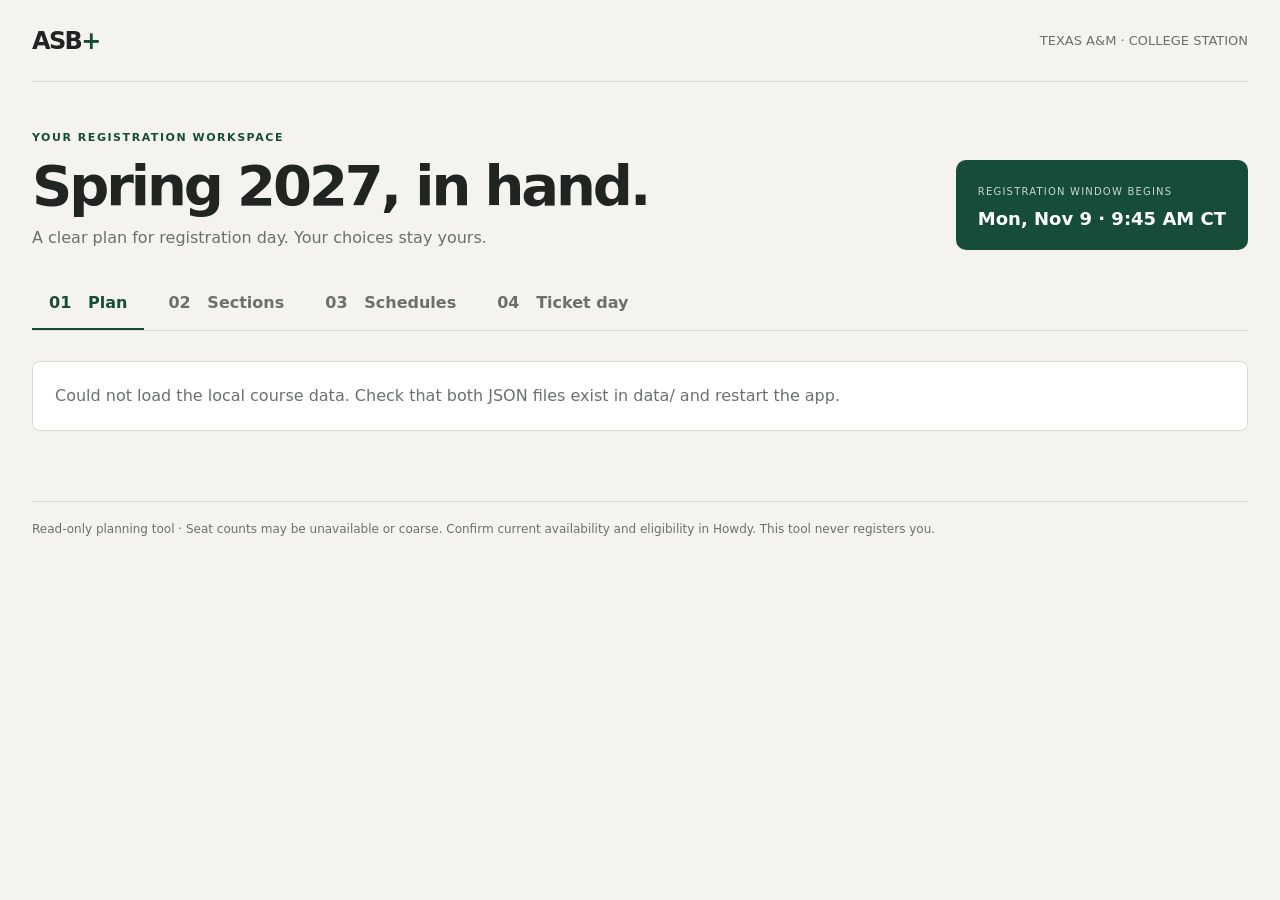
==== static/index.html @ d44d27d0 "Build local Spring 2027 registration planner" ====
<!doctype html>
<html lang="en">
<head>
<meta charset="utf-8"><meta name="viewport" content="width=device-width, initial-scale=1"><meta name="theme-color" content="#f5f3ed">
<title>ASB+ | Spring 2027 planner</title>
<style>
:root{color-scheme:light;--paper:#f5f3ed;--ink:#202522;--muted:#6a716c;--line:#d9ddd5;--green:#164d39;--lime:#d8f27a;--white:#fff;--orange:#b45b35}*{box-sizing:border-box}body{margin:0;background:var(--paper);color:var(--ink);font:16px/1.5 Inter,ui-sans-serif,system-ui,-apple-system,"Segoe UI",sans-serif}a{color:inherit}button,select,input{font:inherit}button:focus-visible,a:focus-visible,select:focus-visible,input:focus-visible{outline:3px solid #bc651f;outline-offset:3px}.wrap{max-width:1280px;margin:auto;padding:0 32px}.top{height:82px;border-bottom:1px solid var(--line);display:flex;align-items:center;justify-content:space-between}.brand{font-weight:850;letter-spacing:-.07em;font-size:24px}.brand span{color:var(--green)}.term{font-size:13px;color:var(--muted)}header.hero{padding:48px 0 28px;display:flex;justify-content:space-between;align-items:end;gap:20px}.eyebrow{text-transform:uppercase;color:var(--green);font-weight:750;font-size:11px;letter-spacing:.14em}h1{font-size:clamp(34px,5vw,56px);line-height:1.02;letter-spacing:-.055em;margin:10px 0 12px}.subtitle{color:var(--muted);margin:0}.datebox{background:var(--green);color:white;padding:18px 22px;border-radius:10px;min-width:210px}.datebox small{color:#c7d8cd;text-transform:uppercase;font-size:10px;letter-spacing:.12em}.datebox strong{display:block;font-size:18px;margin-top:3px}.tabs{display:flex;border-bottom:1px solid var(--line);gap:7px;overflow:auto}.tabs button{border:0;background:transparent;padding:13px 17px;color:var(--muted);font-weight:650;white-space:nowrap;cursor:pointer;border-bottom:2px solid transparent}.tabs button[aria-selected=true]{color:var(--green);border-color:var(--green)}main{padding:30px 0 70px}.heading{display:flex;justify-content:space-between;align-items:center;margin-bottom:22px;gap:15px}h2{font-size:25px;letter-spacing:-.04em;margin:0}h3{font-size:16px;margin:0}.muted{color:var(--muted)}.button{background:var(--green);color:white;border:0;border-radius:6px;padding:11px 15px;font-weight:700;cursor:pointer}.button.secondary{background:white;color:var(--green);border:1px solid var(--line)}.grid{display:grid;grid-template-columns:repeat(2,minmax(0,1fr));gap:14px}.course{background:white;border:1px solid var(--line);border-radius:9px;padding:18px}.coursehead{display:flex;justify-content:space-between;gap:10px}.coursecode{color:var(--green);font-weight:800;font-size:12px;letter-spacing:.08em}.course h3{margin:4px 0 14px}.cardline{display:flex;justify-content:space-between;border-top:1px solid #edf0eb;padding:10px 0;gap:8px;font-size:13px}.pill{border-radius:99px;background:#eff4e9;color:#31583c;padding:3px 9px;font-size:11px;font-weight:700;white-space:nowrap}.pickrow{display:flex;gap:9px;align-items:center;margin-top:12px;color:var(--muted);font-size:13px}.pickrow select{padding:8px;max-width:100%;border:1px solid var(--line);border-radius:5px;background:white;color:var(--ink)}.notice{background:#fff9e9;border-left:3px solid #cfaa45;padding:12px 15px;color:#61532d;border-radius:0 6px 6px 0;font-size:13px;margin:18px 0}.toolbar{display:flex;gap:15px;align-items:center;flex-wrap:wrap;margin-bottom:18px}.check{display:flex;gap:8px;align-items:center;color:var(--muted);font-size:13px}.tablewrap{overflow:auto;background:white;border:1px solid var(--line);border-radius:8px}table{border-collapse:collapse;width:100%;min-width:850px;text-align:left}th,td{padding:12px 13px;border-bottom:1px solid #edf0eb;font-size:13px;vertical-align:top}th{font-size:10px;text-transform:uppercase;letter-spacing:.1em;color:var(--muted);background:#fafbf8}td strong{color:var(--green)}.schedulelist{display:grid;gap:12px}.schedule{background:white;border:1px solid var(--line);border-radius:8px;padding:17px}.week{display:grid;grid-template-columns:repeat(5,1fr);gap:7px;margin-top:12px}.day{min-height:80px;background:#f6f7f3;border-radius:5px;padding:8px;font-size:11px}.event{background:#e4efdb;border-left:3px solid var(--green);padding:6px;margin-top:5px;border-radius:3px}.empty{padding:22px;color:var(--muted);background:white;border:1px solid var(--line);border-radius:8px}.ticketgrid{display:grid;grid-template-columns:1fr 1fr;gap:16px}.panel{background:white;border:1px solid var(--line);border-radius:8px;padding:19px}.task{display:flex;gap:10px;padding:10px 0;border-bottom:1px solid #edf0eb;font-size:14px}.task input{width:18px;height:18px;accent-color:var(--green)}.crns{font:600 15px/2 ui-monospace,monospace;white-space:pre-wrap;background:#f6f7f3;padding:12px;border-radius:5px}.urgent{color:var(--orange)}footer{border-top:1px solid var(--line);padding:18px 0 28px;color:var(--muted);font-size:12px}.hidden{display:none!important}@media(max-width:720px){.wrap{padding:0 17px}.top{height:65px}header.hero{padding:34px 0 22px;align-items:start;flex-direction:column}.datebox{width:100%}.grid,.ticketgrid{grid-template-columns:1fr}.tabs{margin:0 -17px;padding:0 17px}.heading{align-items:start;flex-direction:column}.week{grid-template-columns:repeat(2,1fr)}}
</style>
</head>
<body><div class="wrap"><div class="top"><div class="brand">ASB<span>+</span></div><div class="term">TEXAS A&amp;M · COLLEGE STATION</div></div>
<header class="hero"><div><div class="eyebrow">Your registration workspace</div><h1>Spring 2027, in hand.</h1><p class="subtitle">A clear plan for registration day. Your choices stay yours.</p></div><div class="datebox"><small>Registration window begins</small><strong>Mon, Nov 9 · 9:45 AM CT</strong></div></header>
<nav class="tabs" aria-label="Planner screens"><button data-view="plan" aria-selected="true">01 &nbsp; Plan</button><button data-view="sections" aria-selected="false">02 &nbsp; Sections</button><button data-view="schedules" aria-selected="false">03 &nbsp; Schedules</button><button data-view="ticket" aria-selected="false">04 &nbsp; Ticket day</button></nav>
<main id="main" tabindex="-1"><p>Loading course data…</p></main><footer>Read-only planning tool · Seat counts may be unavailable or coarse. Confirm current availability and eligibility in Howdy. This tool never registers you.</footer></div>
<script>
const main=document.querySelector('#main');let data, picks={};const days=[['MON','M'],['TUE','T'],['WED','W'],['THU','R'],['FRI','F']];
const esc=s=>String(s??'').replace(/[&<>"']/g,c=>({'&':'&amp;','<':'&lt;','>':'&gt;','"':'&quot;',"'":'&#39;'}[c]));
function sectionLabel(s){return `${s.course} · ${s.section} · CRN ${s.crn}`}
function timeText(t){return t.days?`${t.days} ${t.begin||''}–${t.end||''} · ${t.room||t.type||''}`:`${t.type||'Time TBA'} · ${t.room||'Location TBA'}`}
function selected(group){return group.sections.find(s=>s.crn===picks[group.course])||group.sections.find(s=>s.preferred)||group.sections[0]}
function render(){const view=document.querySelector('[aria-selected=true]').dataset.view;if(!data){main.innerHTML='<p>Loading…</p>';return}if(view==='plan')plan();if(view==='sections')sections();if(view==='schedules')schedules();if(view==='ticket')ticket()}
function plan(){main.innerHTML=`<div class="heading"><div><div class="eyebrow">Six courses · one term</div><h2>Your plan</h2></div><span class="pill">${data.groups.reduce((n,g)=>n+(selected(g)?Number(selected(g).hours)||0:0),0)} planned credit hours</span></div><div class="grid">${data.groups.map(g=>{const s=selected(g);return `<article class="course"><div class="coursehead"><span class="coursecode">${esc(g.course)}</span><span class="pill">${g.sections.length} sections</span></div><h3>${esc(s?.title||'Course options')}</h3><div class="cardline"><span>Selected section</span><strong>${esc(s?`#${s.section} · CRN ${s.crn}`:'None available')}</strong></div><div class="cardline"><span>Instructor</span><span>${esc(s?.instructors.join(', ')||'Not listed')}</span></div><label class="pickrow">Choose section <select data-course="${esc(g.course)}">${g.sections.map(x=>`<option value="${esc(x.crn)}" ${s?.crn===x.crn?'selected':''}>${esc(sectionLabel(x))}${x.preferred?' · preferred':''}</option>`).join('')}</select></label></article>`}).join('')}</div><div class="notice">Public seat data is coarse and often unavailable. This planner does not predict eligibility or submit registration.</div>`;main.querySelectorAll('select').forEach(e=>e.onchange=()=>{picks[e.dataset.course]=e.value;render()})}
function sections(){main.innerHTML=`<div class="heading"><div><div class="eyebrow">Public Howdy snapshot · ${esc(data.term)}</div><h2>Section finder</h2></div></div><div class="toolbar"><label class="check"><input type="checkbox" id="csfilter" checked> College Station only</label><label class="check"><input type="search" id="filter" placeholder="Filter course, instructor, or CRN" aria-label="Filter sections"></label></div><div class="tablewrap"><table><thead><tr><th>Course / section</th><th>CRN</th><th>Instructor</th><th>Days, times &amp; room</th><th>Seats</th><th>Eligibility</th></tr></thead><tbody id="rows"></tbody></table></div><div class="notice">Eligibility is not verified from this public snapshot. Check restrictions and prerequisites in Howdy.</div>`;const update=()=>{let list=data.groups.flatMap(g=>g.sections).filter(s=>(!document.querySelector('#csfilter').checked||/college station|\bCS\b/i.test(s.site))&&(`${s.course} ${s.title} ${s.crn} ${s.instructors.join(' ')}`).toLowerCase().includes(document.querySelector('#filter').value.toLowerCase()));document.querySelector('#rows').innerHTML=list.map(s=>`<tr><td><strong>${esc(s.course)}</strong><br>Section ${esc(s.section)} · ${esc(s.title)}</td><td>${esc(s.crn)}</td><td>${esc(s.instructors.join(', '))}</td><td>${s.times.map(t=>esc(timeText(t))).join('<br>')}</td><td>${esc(s.seats)} <span class="muted">(coarse)</span></td><td>Check in Howdy</td></tr>`).join('')||'<tr><td colspan="6">No sections match these filters.</td></tr>'};document.querySelector('#csfilter').onchange=update;document.querySelector('#filter').oninput=update;update()}
function minutes(t){if(!t)return null;const m=t.match(/(\d+):(\d+)\s*(AM|PM)/i);if(!m)return null;let h=+m[1]%12;if(m[3].toUpperCase()==='PM')h+=12;return h*60+(+m[2])}
function scheduleRank(combo){return combo.reduce((score,s)=>score+(s.times.some(t=>minutes(t.begin)!=null&&minutes(t.begin)<540)?100:0)+(s.seats!=='NA'&&Number(s.seats)>0?-10:0),0)}
function schedules(){const combos=data.groups.map(g=>g.sections.filter(s=>s.preferred||s.crn===picks[g.course])).filter(g=>g.length).reduce((a,b)=>a.flatMap(x=>b.map(y=>[...x,y])),[[]]);const valid=combos.filter(combo=>{const ev=combo.flatMap(s=>s.times.filter(t=>t.days&&minutes(t.begin)!=null&&minutes(t.end)!=null).flatMap(t=>days.filter(([,c])=>t.days.includes(c)).map(([d])=>({d,start:minutes(t.begin),end:minutes(t.end)}))));return !ev.some((a,i)=>ev.slice(i+1).some(b=>a.d===b.d&&a.start<b.end&&b.start<a.end))}).sort((a,b)=>scheduleRank(a)-scheduleRank(b));main.innerHTML=`<div class="heading"><div><div class="eyebrow">Based on preferred picks</div><h2>Conflict-free schedules</h2></div><span class="pill">${valid.length} combinations</span></div>${valid.length?`<div class="schedulelist">${valid.slice(0,20).map((c,i)=>`<article class="schedule"><h3>Schedule ${i+1}</h3><div class="week">${days.map(([d])=>`<div class="day"><strong>${d}</strong>${c.flatMap(s=>s.times.filter(t=>t.days?.includes(({MON:'M',TUE:'T',WED:'W',THU:'R',FRI:'F'})[d])).map(t=>`<div class="event">${esc(s.course)}<br>${esc(t.begin||'')}–${esc(t.end||'')}<br>${esc(t.room)}</div>`)).join('')}</div>`).join('')}</div></article>`).join('')}</div>`:'<div class="empty">No conflict-free combinations found for the currently preferred sections. Change picks on the Plan screen.</div>'}<p class="muted">Schedules rank plans without 8 AM starts first, then favor reported positive public seats. TBA meetings are not used for conflict detection. The 482 lecture and lab blocks are checked separately.</p>`}
function ticket(){const chosen=data.groups.map(selected).filter(Boolean);const crns=chosen.sort((a,b)=>{const scarce=s=>s.course==='CSCE 482'?0:s.seats!=='NA'?1:2;return scarce(a)-scarce(b)}).map(s=>s.crn);main.innerHTML=`<div class="heading"><div><div class="eyebrow">Window · Nov 9, 9:45 AM to Nov 11, 9:45 AM CT</div><h2>Registration day</h2></div><span class="pill urgent">Check Howdy for live status</span></div><div class="ticketgrid"><section class="panel"><h3>Preflight checklist</h3><p class="muted">Open Howdy to confirm each item before your window.</p>${data.checklist.map((x,i)=>`<label class="task"><input type="checkbox" data-task="${i}"><span>${esc(x)} · <a href="https://howdy.tamu.edu/" target="_blank" rel="noreferrer">Howdy</a></span></label>`).join('')}</section><section class="panel"><h3>CRNs in planned order</h3><p class="muted">Copy these into Howdy yourself. Backups for CSCE 482 are below.</p><div class="crns">${esc(crns.join('\n'))}</div><button class="button" id="copy">Copy CRNs</button> <span class="muted" id="copystatus" role="status"></span><div class="notice">CSCE 482 backup: ${data.groups.find(g=>g.course==='CSCE 482')?.sections.filter(s=>s.crn!==selected(data.groups.find(g=>g.course==='CSCE 482'))?.crn).map(s=>esc(s.crn)).join(', ')||'select an alternate in Plan'}</div></section></div>`;document.querySelectorAll('[data-task]').forEach(cb=>{cb.checked=localStorage.getItem('task'+cb.dataset.task)==='true';cb.onchange=()=>localStorage.setItem('task'+cb.dataset.task,cb.checked)});document.querySelector('#copy').onclick=async()=>{try{await navigator.clipboard.writeText(crns.join('\n'));document.querySelector('#copystatus').textContent='Copied.'}catch{document.querySelector('#copystatus').textContent='Select and copy the CRNs above.'}}}
document.querySelectorAll('.tabs button').forEach(b=>b.onclick=()=>{document.querySelectorAll('.tabs button').forEach(x=>x.setAttribute('aria-selected',x===b));render()});fetch('/api/data').then(r=>{if(!r.ok)throw Error('Course data could not load');return r.json()}).then(x=>{data=x;render()}).catch(()=>main.innerHTML='<div class="empty">Could not load the local course data. Check that both JSON files exist in data/ and restart the app.</div>');
</script></main></body></html>
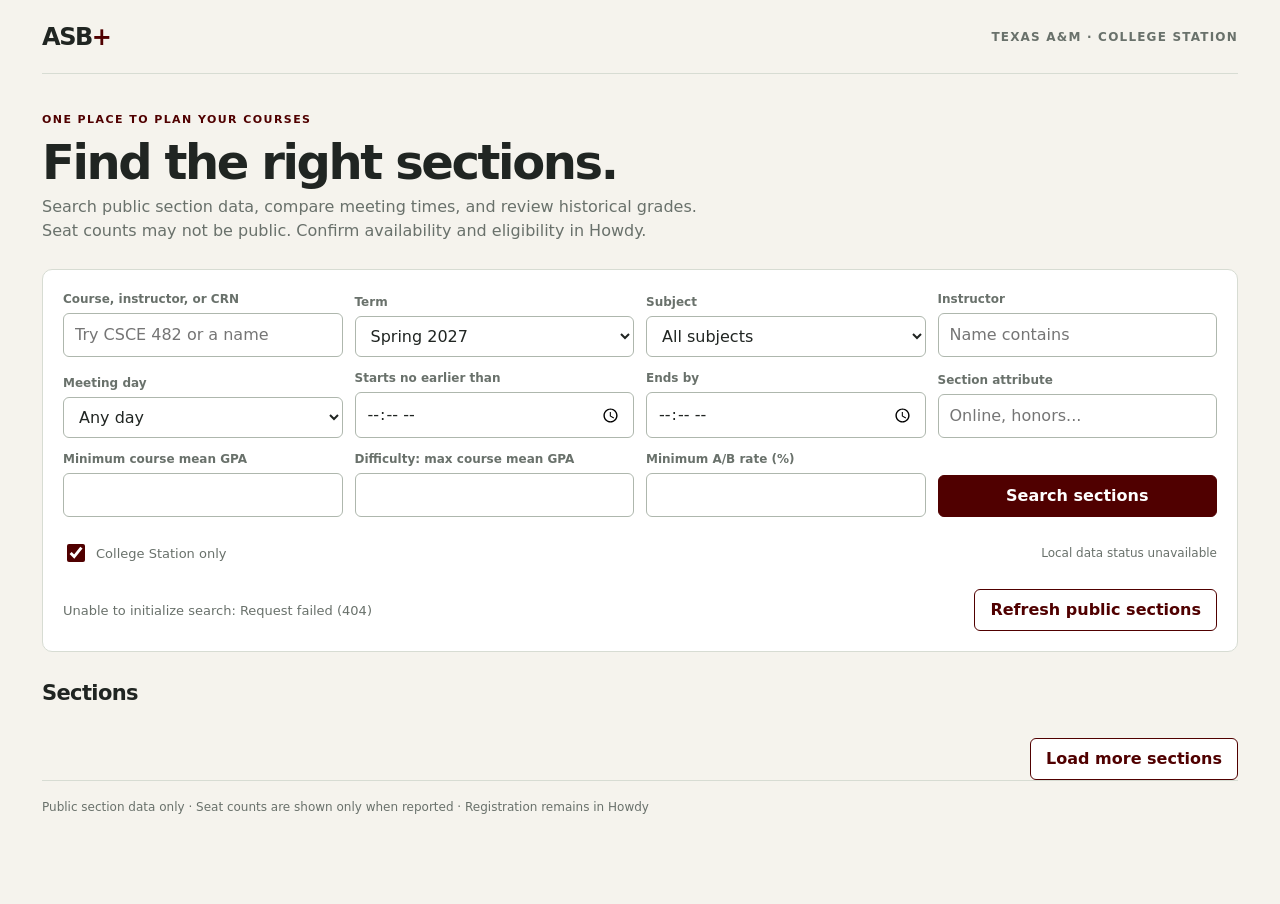
==== commit 463763ee: "Build Phase A course search and grade data" ====
--- a/static/index.html
+++ b/static/index.html
@@ -1,28 +1,292 @@
 <!doctype html>
 <html lang="en">
 <head>
-<meta charset="utf-8"><meta name="viewport" content="width=device-width, initial-scale=1"><meta name="theme-color" content="#f5f3ed">
-<title>ASB+ | Spring 2027 planner</title>
+<meta charset="utf-8">
+<meta name="viewport" content="width=device-width, initial-scale=1">
+<meta name="theme-color" content="#f5f3ed">
+<title>ASB+ | Course finder</title>
 <style>
-:root{color-scheme:light;--paper:#f5f3ed;--ink:#202522;--muted:#6a716c;--line:#d9ddd5;--green:#164d39;--lime:#d8f27a;--white:#fff;--orange:#b45b35}*{box-sizing:border-box}body{margin:0;background:var(--paper);color:var(--ink);font:16px/1.5 Inter,ui-sans-serif,system-ui,-apple-system,"Segoe UI",sans-serif}a{color:inherit}button,select,input{font:inherit}button:focus-visible,a:focus-visible,select:focus-visible,input:focus-visible{outline:3px solid #bc651f;outline-offset:3px}.wrap{max-width:1280px;margin:auto;padding:0 32px}.top{height:82px;border-bottom:1px solid var(--line);display:flex;align-items:center;justify-content:space-between}.brand{font-weight:850;letter-spacing:-.07em;font-size:24px}.brand span{color:var(--green)}.term{font-size:13px;color:var(--muted)}header.hero{padding:48px 0 28px;display:flex;justify-content:space-between;align-items:end;gap:20px}.eyebrow{text-transform:uppercase;color:var(--green);font-weight:750;font-size:11px;letter-spacing:.14em}h1{font-size:clamp(34px,5vw,56px);line-height:1.02;letter-spacing:-.055em;margin:10px 0 12px}.subtitle{color:var(--muted);margin:0}.datebox{background:var(--green);color:white;padding:18px 22px;border-radius:10px;min-width:210px}.datebox small{color:#c7d8cd;text-transform:uppercase;font-size:10px;letter-spacing:.12em}.datebox strong{display:block;font-size:18px;margin-top:3px}.tabs{display:flex;border-bottom:1px solid var(--line);gap:7px;overflow:auto}.tabs button{border:0;background:transparent;padding:13px 17px;color:var(--muted);font-weight:650;white-space:nowrap;cursor:pointer;border-bottom:2px solid transparent}.tabs button[aria-selected=true]{color:var(--green);border-color:var(--green)}main{padding:30px 0 70px}.heading{display:flex;justify-content:space-between;align-items:center;margin-bottom:22px;gap:15px}h2{font-size:25px;letter-spacing:-.04em;margin:0}h3{font-size:16px;margin:0}.muted{color:var(--muted)}.button{background:var(--green);color:white;border:0;border-radius:6px;padding:11px 15px;font-weight:700;cursor:pointer}.button.secondary{background:white;color:var(--green);border:1px solid var(--line)}.grid{display:grid;grid-template-columns:repeat(2,minmax(0,1fr));gap:14px}.course{background:white;border:1px solid var(--line);border-radius:9px;padding:18px}.coursehead{display:flex;justify-content:space-between;gap:10px}.coursecode{color:var(--green);font-weight:800;font-size:12px;letter-spacing:.08em}.course h3{margin:4px 0 14px}.cardline{display:flex;justify-content:space-between;border-top:1px solid #edf0eb;padding:10px 0;gap:8px;font-size:13px}.pill{border-radius:99px;background:#eff4e9;color:#31583c;padding:3px 9px;font-size:11px;font-weight:700;white-space:nowrap}.pickrow{display:flex;gap:9px;align-items:center;margin-top:12px;color:var(--muted);font-size:13px}.pickrow select{padding:8px;max-width:100%;border:1px solid var(--line);border-radius:5px;background:white;color:var(--ink)}.notice{background:#fff9e9;border-left:3px solid #cfaa45;padding:12px 15px;color:#61532d;border-radius:0 6px 6px 0;font-size:13px;margin:18px 0}.toolbar{display:flex;gap:15px;align-items:center;flex-wrap:wrap;margin-bottom:18px}.check{display:flex;gap:8px;align-items:center;color:var(--muted);font-size:13px}.tablewrap{overflow:auto;background:white;border:1px solid var(--line);border-radius:8px}table{border-collapse:collapse;width:100%;min-width:850px;text-align:left}th,td{padding:12px 13px;border-bottom:1px solid #edf0eb;font-size:13px;vertical-align:top}th{font-size:10px;text-transform:uppercase;letter-spacing:.1em;color:var(--muted);background:#fafbf8}td strong{color:var(--green)}.schedulelist{display:grid;gap:12px}.schedule{background:white;border:1px solid var(--line);border-radius:8px;padding:17px}.week{display:grid;grid-template-columns:repeat(5,1fr);gap:7px;margin-top:12px}.day{min-height:80px;background:#f6f7f3;border-radius:5px;padding:8px;font-size:11px}.event{background:#e4efdb;border-left:3px solid var(--green);padding:6px;margin-top:5px;border-radius:3px}.empty{padding:22px;color:var(--muted);background:white;border:1px solid var(--line);border-radius:8px}.ticketgrid{display:grid;grid-template-columns:1fr 1fr;gap:16px}.panel{background:white;border:1px solid var(--line);border-radius:8px;padding:19px}.task{display:flex;gap:10px;padding:10px 0;border-bottom:1px solid #edf0eb;font-size:14px}.task input{width:18px;height:18px;accent-color:var(--green)}.crns{font:600 15px/2 ui-monospace,monospace;white-space:pre-wrap;background:#f6f7f3;padding:12px;border-radius:5px}.urgent{color:var(--orange)}footer{border-top:1px solid var(--line);padding:18px 0 28px;color:var(--muted);font-size:12px}.hidden{display:none!important}@media(max-width:720px){.wrap{padding:0 17px}.top{height:65px}header.hero{padding:34px 0 22px;align-items:start;flex-direction:column}.datebox{width:100%}.grid,.ticketgrid{grid-template-columns:1fr}.tabs{margin:0 -17px;padding:0 17px}.heading{align-items:start;flex-direction:column}.week{grid-template-columns:repeat(2,1fr)}}
+:root{color-scheme:light;--paper:#f5f3ed;--surface:#fff;--ink:#202522;--muted:#69716b;--line:#d7dcd3;--maroon:#500000;--maroon-2:#741d26;--soft:#f1eee8;--green:#286248;--amber:#805c18;--danger:#943e32;--focus:#b46a20}*{box-sizing:border-box}body{margin:0;background:var(--paper);color:var(--ink);font:16px/1.5 Inter,ui-sans-serif,system-ui,-apple-system,"Segoe UI",sans-serif}button,input,select{font:inherit}button,a,select,input{min-height:40px}button:focus-visible,a:focus-visible,input:focus-visible,select:focus-visible,summary:focus-visible{outline:3px solid var(--focus);outline-offset:3px}a{color:var(--maroon)}.skip{position:absolute;inset-block-start:-100px;inset-inline-start:16px;background:var(--surface);padding:10px;z-index:5}.skip:focus{inset-block-start:12px}.wrap{max-width:1260px;margin:auto;padding:0 32px}.topbar{height:74px;border-bottom:1px solid var(--line);display:flex;align-items:center;justify-content:space-between}.brand{font-weight:850;letter-spacing:-.06em;font-size:24px}.brand span{color:var(--maroon)}.campus{font-size:12px;letter-spacing:.1em;color:var(--muted);font-weight:700}.hero{padding:38px 0 26px}.eyebrow{text-transform:uppercase;letter-spacing:.13em;color:var(--maroon);font-weight:750;font-size:11px}h1{font-size:clamp(32px,5vw,48px);letter-spacing:-.05em;line-height:1.06;margin:8px 0}.subtitle{color:var(--muted);margin:0;max-width:65ch}.main{padding-bottom:64px}.panel{background:var(--surface);border:1px solid var(--line);border-radius:10px;padding:20px}.filters{display:grid;grid-template-columns:minmax(220px,1fr) minmax(150px,200px) minmax(160px,220px) auto;gap:12px;align-items:end}.field{display:grid;gap:5px}.field label,.filter-title{font-size:12px;color:var(--muted);font-weight:700}.field input,.field select{width:100%;border:1px solid #aeb7ad;border-radius:6px;padding:9px 11px;background:var(--surface);color:var(--ink)}.button{background:var(--maroon);color:#fff;border:1px solid var(--maroon);border-radius:6px;padding:8px 15px;font-weight:700;cursor:pointer}.button.secondary{background:var(--surface);color:var(--maroon)}.button:disabled{opacity:.55;cursor:wait}.toolrow{display:flex;justify-content:space-between;gap:12px;align-items:center;margin-top:13px}.check{display:flex;align-items:center;gap:8px;font-size:13px;color:var(--muted)}.check input{width:18px;height:18px;accent-color:var(--maroon)}.source{font-size:12px;color:var(--muted)}.source strong{color:var(--ink)}.results-head{display:flex;justify-content:space-between;align-items:baseline;gap:12px;margin:26px 0 12px}h2{font-size:21px;letter-spacing:-.03em;margin:0}.count{font-size:13px;color:var(--muted)}.cards{display:grid;gap:10px}.section{background:var(--surface);border:1px solid var(--line);border-radius:8px;padding:16px;display:grid;grid-template-columns:minmax(180px,1.1fr) minmax(180px,1.2fr) minmax(160px,1fr) minmax(145px,.8fr);gap:16px;align-items:start}.course{font-weight:800;color:var(--maroon)}.section-title{font-weight:650;margin-top:3px}.subtext{font-size:13px;color:var(--muted);margin-top:3px}.label{font-size:10px;text-transform:uppercase;letter-spacing:.1em;color:var(--muted);font-weight:750}.availability{font-size:13px;font-weight:750}.availability.open{color:var(--green)}.availability.closed{color:var(--danger)}.availability.unknown{color:var(--amber)}.mini{font-size:12px;color:var(--muted)}.linkbutton{border:0;background:transparent;color:var(--maroon);font-weight:750;text-decoration:underline;text-underline-offset:3px;padding:4px 0;cursor:pointer}.actions{display:flex;flex-direction:column;align-items:flex-start}.pages{display:flex;justify-content:space-between;align-items:center;margin-top:16px}.empty,.error{padding:20px;background:var(--surface);border:1px solid var(--line);border-radius:8px}.error{border-inline-start:4px solid var(--danger)}.empty p,.error p{margin:4px 0}.hidden{display:none!important}dialog{width:min(760px,calc(100% - 24px));max-height:85vh;border:1px solid var(--line);border-radius:10px;padding:0;color:var(--ink);box-shadow:0 18px 50px #0003}dialog::backdrop{background:#17191880}.dialog-head{display:flex;justify-content:space-between;align-items:center;padding:17px 20px;border-bottom:1px solid var(--line)}.dialog-body{padding:20px;overflow:auto}.iconbutton{border:1px solid var(--line);border-radius:5px;background:var(--surface);color:var(--ink);padding:6px 10px;cursor:pointer}.grade-table-wrap{overflow:auto}table{width:100%;border-collapse:collapse;min-width:540px;text-align:left}th,td{padding:9px;border-bottom:1px solid var(--line);font-size:13px}th{font-size:11px;color:var(--muted);text-transform:uppercase;letter-spacing:.06em}footer{border-top:1px solid var(--line);padding:17px 0 24px;color:var(--muted);font-size:12px}.status{min-height:1.5em;color:var(--muted);font-size:13px}@media(max-width:820px){.filters{grid-template-columns:1fr 1fr}.section{grid-template-columns:1fr 1fr}.actions{grid-column:1/-1;flex-direction:row;gap:16px;align-items:center}}@media(max-width:560px){.wrap{padding-inline:16px}.topbar{height:62px}.campus{font-size:10px}.hero{padding:29px 0 21px}.panel{padding:15px}.filters{grid-template-columns:1fr}.toolrow,.results-head{align-items:flex-start;flex-direction:column}.section{grid-template-columns:1fr;gap:10px}.actions{grid-column:auto}.pages{gap:10px}.button{min-height:44px}}@media(prefers-reduced-motion:reduce){*,*::before,*::after{scroll-behavior:auto!important}}
+.filters{grid-template-columns:repeat(4,minmax(0,1fr))}@media(max-width:820px){.filters{grid-template-columns:repeat(2,minmax(0,1fr))}}@media(max-width:560px){.filters{grid-template-columns:1fr}}
 </style>
 </head>
-<body><div class="wrap"><div class="top"><div class="brand">ASB<span>+</span></div><div class="term">TEXAS A&amp;M · COLLEGE STATION</div></div>
-<header class="hero"><div><div class="eyebrow">Your registration workspace</div><h1>Spring 2027, in hand.</h1><p class="subtitle">A clear plan for registration day. Your choices stay yours.</p></div><div class="datebox"><small>Registration window begins</small><strong>Mon, Nov 9 · 9:45 AM CT</strong></div></header>
-<nav class="tabs" aria-label="Planner screens"><button data-view="plan" aria-selected="true">01 &nbsp; Plan</button><button data-view="sections" aria-selected="false">02 &nbsp; Sections</button><button data-view="schedules" aria-selected="false">03 &nbsp; Schedules</button><button data-view="ticket" aria-selected="false">04 &nbsp; Ticket day</button></nav>
-<main id="main" tabindex="-1"><p>Loading course data…</p></main><footer>Read-only planning tool · Seat counts may be unavailable or coarse. Confirm current availability and eligibility in Howdy. This tool never registers you.</footer></div>
+<body>
+<a class="skip" href="#main">Skip to course results</a>
+<div class="wrap">
+<header class="topbar"><div class="brand">ASB<span>+</span></div><div class="campus">TEXAS A&amp;M · COLLEGE STATION</div></header>
+<section class="hero"><div class="eyebrow">One place to plan your courses</div><h1>Find the right sections.</h1><p class="subtitle">Search public section data, compare meeting times, and review historical grades. Seat counts may not be public. Confirm availability and eligibility in Howdy.</p></section>
+<main id="main" class="main">
+<section class="panel" aria-label="Course search">
+<form id="filters" class="filters">
+<div class="field"><label for="query">Course, instructor, or CRN</label><input id="query" name="q" type="search" autocomplete="off" placeholder="Try CSCE 482 or a name"></div>
+<div class="field"><label for="term">Term</label><select id="term"><option value="202711">Spring 2027</option></select></div>
+<div class="field"><label for="subject">Subject</label><select id="subject"><option value="">All subjects</option></select></div>
+<div class="field"><label for="instructor">Instructor</label><input id="instructor" type="search" autocomplete="off" placeholder="Name contains"></div>
+<div class="field"><label for="day">Meeting day</label><select id="day"><option value="">Any day</option><option value="M">Monday</option><option value="T">Tuesday</option><option value="W">Wednesday</option><option value="R">Thursday</option><option value="F">Friday</option><option value="S">Saturday</option><option value="U">Sunday</option></select></div>
+<div class="field"><label for="starts-after">Starts no earlier than</label><input id="starts-after" type="time"></div>
+<div class="field"><label for="ends-before">Ends by</label><input id="ends-before" type="time"></div>
+<div class="field"><label for="attribute">Section attribute</label><input id="attribute" type="search" placeholder="Online, honors..."></div>
+<div class="field"><label for="min-gpa">Minimum course mean GPA</label><input id="min-gpa" type="number" min="0" max="4" step="0.01" inputmode="decimal"></div>
+<div class="field"><label for="max-gpa">Difficulty: max course mean GPA</label><input id="max-gpa" type="number" min="0" max="4" step="0.01" inputmode="decimal" title="Lower mean GPA can signal higher difficulty, but this is only a proxy."></div>
+<div class="field"><label for="min-ab-rate">Minimum A/B rate (%)</label><input id="min-ab-rate" type="number" min="0" max="100" step="1" inputmode="numeric" title="A/B share of reported A-F counts; Q is excluded."></div>
+<button class="button" type="submit">Search sections</button>
+</form>
+<div class="toolrow"><label class="check"><input type="checkbox" id="campus" checked> College Station only</label><div class="source" id="source">Reading local course data…</div></div>
+<div class="toolrow"><span class="status" id="feedback" role="status" aria-live="polite"></span><button class="button secondary" id="refresh" type="button">Refresh public sections</button></div>
+</section>
+<div class="results-head"><h2>Sections</h2><span class="count" id="count" aria-live="polite"></span></div>
+<div id="error" class="error hidden" role="alert"></div>
+<div id="results" class="cards" aria-busy="true"></div>
+<div class="pages"><span class="count" id="page-label"></span><button class="button secondary" id="more" type="button">Load more sections</button></div>
+<footer>Public section data only · Seat counts are shown only when reported · Registration remains in Howdy</footer>
+</main>
+</div>
+<dialog id="grade-dialog" aria-labelledby="grade-title"><div class="dialog-head"><h2 id="grade-title">Historical grade distributions</h2><button class="iconbutton" type="button" id="close-dialog">Close</button></div><div class="dialog-body"><p class="subtext" id="grade-course"></p><div id="grade-status" class="status" role="status" aria-live="polite"></div><div id="grade-content"></div></div></dialog>
 <script>
-const main=document.querySelector('#main');let data, picks={};const days=[['MON','M'],['TUE','T'],['WED','W'],['THU','R'],['FRI','F']];
-const esc=s=>String(s??'').replace(/[&<>"']/g,c=>({'&':'&amp;','<':'&lt;','>':'&gt;','"':'&quot;',"'":'&#39;'}[c]));
-function sectionLabel(s){return `${s.course} · ${s.section} · CRN ${s.crn}`}
-function timeText(t){return t.days?`${t.days} ${t.begin||''}–${t.end||''} · ${t.room||t.type||''}`:`${t.type||'Time TBA'} · ${t.room||'Location TBA'}`}
-function selected(group){return group.sections.find(s=>s.crn===picks[group.course])||group.sections.find(s=>s.preferred)||group.sections[0]}
-function render(){const view=document.querySelector('[aria-selected=true]').dataset.view;if(!data){main.innerHTML='<p>Loading…</p>';return}if(view==='plan')plan();if(view==='sections')sections();if(view==='schedules')schedules();if(view==='ticket')ticket()}
-function plan(){main.innerHTML=`<div class="heading"><div><div class="eyebrow">Six courses · one term</div><h2>Your plan</h2></div><span class="pill">${data.groups.reduce((n,g)=>n+(selected(g)?Number(selected(g).hours)||0:0),0)} planned credit hours</span></div><div class="grid">${data.groups.map(g=>{const s=selected(g);return `<article class="course"><div class="coursehead"><span class="coursecode">${esc(g.course)}</span><span class="pill">${g.sections.length} sections</span></div><h3>${esc(s?.title||'Course options')}</h3><div class="cardline"><span>Selected section</span><strong>${esc(s?`#${s.section} · CRN ${s.crn}`:'None available')}</strong></div><div class="cardline"><span>Instructor</span><span>${esc(s?.instructors.join(', ')||'Not listed')}</span></div><label class="pickrow">Choose section <select data-course="${esc(g.course)}">${g.sections.map(x=>`<option value="${esc(x.crn)}" ${s?.crn===x.crn?'selected':''}>${esc(sectionLabel(x))}${x.preferred?' · preferred':''}</option>`).join('')}</select></label></article>`}).join('')}</div><div class="notice">Public seat data is coarse and often unavailable. This planner does not predict eligibility or submit registration.</div>`;main.querySelectorAll('select').forEach(e=>e.onchange=()=>{picks[e.dataset.course]=e.value;render()})}
-function sections(){main.innerHTML=`<div class="heading"><div><div class="eyebrow">Public Howdy snapshot · ${esc(data.term)}</div><h2>Section finder</h2></div></div><div class="toolbar"><label class="check"><input type="checkbox" id="csfilter" checked> College Station only</label><label class="check"><input type="search" id="filter" placeholder="Filter course, instructor, or CRN" aria-label="Filter sections"></label></div><div class="tablewrap"><table><thead><tr><th>Course / section</th><th>CRN</th><th>Instructor</th><th>Days, times &amp; room</th><th>Seats</th><th>Eligibility</th></tr></thead><tbody id="rows"></tbody></table></div><div class="notice">Eligibility is not verified from this public snapshot. Check restrictions and prerequisites in Howdy.</div>`;const update=()=>{let list=data.groups.flatMap(g=>g.sections).filter(s=>(!document.querySelector('#csfilter').checked||/college station|\bCS\b/i.test(s.site))&&(`${s.course} ${s.title} ${s.crn} ${s.instructors.join(' ')}`).toLowerCase().includes(document.querySelector('#filter').value.toLowerCase()));document.querySelector('#rows').innerHTML=list.map(s=>`<tr><td><strong>${esc(s.course)}</strong><br>Section ${esc(s.section)} · ${esc(s.title)}</td><td>${esc(s.crn)}</td><td>${esc(s.instructors.join(', '))}</td><td>${s.times.map(t=>esc(timeText(t))).join('<br>')}</td><td>${esc(s.seats)} <span class="muted">(coarse)</span></td><td>Check in Howdy</td></tr>`).join('')||'<tr><td colspan="6">No sections match these filters.</td></tr>'};document.querySelector('#csfilter').onchange=update;document.querySelector('#filter').oninput=update;update()}
-function minutes(t){if(!t)return null;const m=t.match(/(\d+):(\d+)\s*(AM|PM)/i);if(!m)return null;let h=+m[1]%12;if(m[3].toUpperCase()==='PM')h+=12;return h*60+(+m[2])}
-function scheduleRank(combo){return combo.reduce((score,s)=>score+(s.times.some(t=>minutes(t.begin)!=null&&minutes(t.begin)<540)?100:0)+(s.seats!=='NA'&&Number(s.seats)>0?-10:0),0)}
-function schedules(){const combos=data.groups.map(g=>g.sections.filter(s=>s.preferred||s.crn===picks[g.course])).filter(g=>g.length).reduce((a,b)=>a.flatMap(x=>b.map(y=>[...x,y])),[[]]);const valid=combos.filter(combo=>{const ev=combo.flatMap(s=>s.times.filter(t=>t.days&&minutes(t.begin)!=null&&minutes(t.end)!=null).flatMap(t=>days.filter(([,c])=>t.days.includes(c)).map(([d])=>({d,start:minutes(t.begin),end:minutes(t.end)}))));return !ev.some((a,i)=>ev.slice(i+1).some(b=>a.d===b.d&&a.start<b.end&&b.start<a.end))}).sort((a,b)=>scheduleRank(a)-scheduleRank(b));main.innerHTML=`<div class="heading"><div><div class="eyebrow">Based on preferred picks</div><h2>Conflict-free schedules</h2></div><span class="pill">${valid.length} combinations</span></div>${valid.length?`<div class="schedulelist">${valid.slice(0,20).map((c,i)=>`<article class="schedule"><h3>Schedule ${i+1}</h3><div class="week">${days.map(([d])=>`<div class="day"><strong>${d}</strong>${c.flatMap(s=>s.times.filter(t=>t.days?.includes(({MON:'M',TUE:'T',WED:'W',THU:'R',FRI:'F'})[d])).map(t=>`<div class="event">${esc(s.course)}<br>${esc(t.begin||'')}–${esc(t.end||'')}<br>${esc(t.room)}</div>`)).join('')}</div>`).join('')}</div></article>`).join('')}</div>`:'<div class="empty">No conflict-free combinations found for the currently preferred sections. Change picks on the Plan screen.</div>'}<p class="muted">Schedules rank plans without 8 AM starts first, then favor reported positive public seats. TBA meetings are not used for conflict detection. The 482 lecture and lab blocks are checked separately.</p>`}
-function ticket(){const chosen=data.groups.map(selected).filter(Boolean);const crns=chosen.sort((a,b)=>{const scarce=s=>s.course==='CSCE 482'?0:s.seats!=='NA'?1:2;return scarce(a)-scarce(b)}).map(s=>s.crn);main.innerHTML=`<div class="heading"><div><div class="eyebrow">Window · Nov 9, 9:45 AM to Nov 11, 9:45 AM CT</div><h2>Registration day</h2></div><span class="pill urgent">Check Howdy for live status</span></div><div class="ticketgrid"><section class="panel"><h3>Preflight checklist</h3><p class="muted">Open Howdy to confirm each item before your window.</p>${data.checklist.map((x,i)=>`<label class="task"><input type="checkbox" data-task="${i}"><span>${esc(x)} · <a href="https://howdy.tamu.edu/" target="_blank" rel="noreferrer">Howdy</a></span></label>`).join('')}</section><section class="panel"><h3>CRNs in planned order</h3><p class="muted">Copy these into Howdy yourself. Backups for CSCE 482 are below.</p><div class="crns">${esc(crns.join('\n'))}</div><button class="button" id="copy">Copy CRNs</button> <span class="muted" id="copystatus" role="status"></span><div class="notice">CSCE 482 backup: ${data.groups.find(g=>g.course==='CSCE 482')?.sections.filter(s=>s.crn!==selected(data.groups.find(g=>g.course==='CSCE 482'))?.crn).map(s=>esc(s.crn)).join(', ')||'select an alternate in Plan'}</div></section></div>`;document.querySelectorAll('[data-task]').forEach(cb=>{cb.checked=localStorage.getItem('task'+cb.dataset.task)==='true';cb.onchange=()=>localStorage.setItem('task'+cb.dataset.task,cb.checked)});document.querySelector('#copy').onclick=async()=>{try{await navigator.clipboard.writeText(crns.join('\n'));document.querySelector('#copystatus').textContent='Copied.'}catch{document.querySelector('#copystatus').textContent='Select and copy the CRNs above.'}}}
-document.querySelectorAll('.tabs button').forEach(b=>b.onclick=()=>{document.querySelectorAll('.tabs button').forEach(x=>x.setAttribute('aria-selected',x===b));render()});fetch('/api/data').then(r=>{if(!r.ok)throw Error('Course data could not load');return r.json()}).then(x=>{data=x;render()}).catch(()=>main.innerHTML='<div class="empty">Could not load the local course data. Check that both JSON files exist in data/ and restart the app.</div>');
-</script></main></body></html>+const $ = selector => document.querySelector(selector);
+const state = { offset: 0, limit: 100, request: 0, gradeRequest: 0 };
+const escapeHtml = value => String(value ?? '').replace(/[&<>"']/g, char => ({
+  '&': '&amp;', '<': '&lt;', '>': '&gt;', '"': '&quot;', "'": '&#39;'
+}[char]));
+
+function params() {
+  const values = [
+    ['query', 'q'], ['term', 'term'], ['subject', 'subject'],
+    ['instructor', 'instructor'], ['day', 'day'],
+    ['starts-after', 'starts_after'], ['ends-before', 'ends_before'],
+    ['attribute', 'attribute'], ['min-gpa', 'min_gpa'],
+    ['max-gpa', 'max_gpa'], ['min-ab-rate', 'min_ab_rate']
+  ];
+  const result = new URLSearchParams();
+  for (const [id, key] of values) {
+    const value = $(`#${id}`).value.trim();
+    if (value) result.set(key, value);
+  }
+  if ($('#campus').checked) result.set('campus', 'College Station');
+  result.set('limit', state.limit);
+  result.set('offset', state.offset);
+  return result;
+}
+
+async function responseError(response) {
+  const body = await response.json().catch(() => ({}));
+  return body.error || `Request failed (${response.status})`;
+}
+
+function availability(section) {
+  if (section.seats) return `${escapeHtml(section.seats)} seats reported`;
+  if (section.open_flag === 'Y') return 'Open status · seat count unavailable';
+  if (section.open_flag === 'N') return 'Closed status · seat count unavailable';
+  return 'Availability not reported';
+}
+
+function sectionCard(section) {
+  const times = (section.meetings || []).map(meeting => {
+    const days = escapeHtml(meeting.days || 'No days');
+    const time = meeting.begin
+      ? `${escapeHtml(meeting.begin)}-${escapeHtml(meeting.end || '')}`
+      : 'Time not listed';
+    const place = [meeting.building, meeting.room].filter(Boolean).map(escapeHtml).join(' ');
+    return `${days} · ${time}${place ? ` · ${place}` : ''}${meeting.type ? ` · ${escapeHtml(meeting.type)}` : ''}`;
+  }).join('<br>') || 'Meeting details not listed';
+  const status = section.open_flag === 'Y' ? 'open' : section.open_flag === 'N' ? 'closed' : 'unknown';
+  const history = section.grade_sections
+    ? `Historical mean GPA: ${section.average_gpa == null ? 'not reported' : Number(section.average_gpa).toFixed(2)} · A/B rate: ${section.ab_rate == null ? 'not reported' : `${Number(section.ab_rate).toFixed(1)}%`} across ${section.grade_sections} records`
+    : 'No historical grade data loaded';
+  return `<article class="section">
+    <div><div class="label">${escapeHtml(section.subject)} ${escapeHtml(section.course)} · Section ${escapeHtml(section.section)}</div>
+      <div class="course">CRN ${escapeHtml(section.crn)}</div><div class="section-title">${escapeHtml(section.title)}</div>
+      <div class="subtext">${escapeHtml(section.hours ?? 'Hours not listed')} credit hours</div>
+      <div class="subtext">Attributes: ${escapeHtml(section.attributes || 'None listed')}</div>
+      <div class="subtext">${escapeHtml(history)}</div></div>
+    <div><div class="label">Meeting time and room</div><div class="subtext">${times}</div></div>
+    <div><div class="label">Instructor</div><div>${escapeHtml((section.instructors || []).join(', ') || 'Not listed')}</div>
+      <div class="subtext">${escapeHtml(section.site || 'Campus not listed')} · ${escapeHtml(section.source)}</div></div>
+    <div class="actions"><div class="label">Public availability</div>
+      <div class="availability ${status}">${availability(section)}</div>
+      <button class="linkbutton grades" type="button" data-subject="${escapeHtml(section.subject)}"
+        data-course="${escapeHtml(section.course)}" data-title="${escapeHtml(`${section.subject} ${section.course} · ${section.title}`)}">View grade data</button>
+    </div>
+  </article>`;
+}
+
+async function loadSections(reset = true) {
+  if (reset) state.offset = 0;
+  const request = ++state.request;
+  $('#results').setAttribute('aria-busy', 'true');
+  $('#error').classList.add('hidden');
+  $('#feedback').textContent = '';
+  try {
+    const response = await fetch(`/api/sections?${params()}`);
+    if (!response.ok) throw Error(await responseError(response));
+    const data = await response.json();
+    if (request !== state.request) return;
+    const sections = data.sections || [];
+    const content = sections.map(sectionCard).join('');
+    if (reset) $('#results').innerHTML = content;
+    else $('#results').insertAdjacentHTML('beforeend', content);
+    $('#count').textContent = `${sections.length ? state.offset + sections.length : 0} sections loaded`;
+    $('#page-label').textContent = `Page ${Math.floor(state.offset / state.limit) + 1}`;
+    $('#more').hidden = sections.length < state.limit;
+    $('#results').setAttribute('aria-busy', 'false');
+    if (!sections.length && reset) {
+      $('#results').innerHTML = '<div class="empty"><strong>No sections match these filters.</strong><p>Clear a filter or search for a course, instructor, or CRN.</p></div>';
+    }
+  } catch (error) {
+    if (request !== state.request) return;
+    $('#results').setAttribute('aria-busy', 'false');
+    $('#error').innerHTML = `<strong>Unable to load sections.</strong><p>${escapeHtml(error.message)} Check the local data files or refresh the public section snapshot.</p>`;
+    $('#error').classList.remove('hidden');
+  }
+}
+
+async function loadSummary() {
+  try {
+    const response = await fetch('/api/summary');
+    if (!response.ok) throw Error(await responseError(response));
+    const summary = await response.json();
+    $('#source').textContent = `${summary.sections.toLocaleString()} sections · ${summary.courses.toLocaleString()} courses · latest term ${summary.latest_term || 'not listed'}`;
+    if (summary.last_updated) {
+      $('#source').title = `Local index updated ${new Date(summary.last_updated * 1000).toLocaleString()}`;
+    }
+  } catch {
+    $('#source').textContent = 'Local data status unavailable';
+  }
+}
+
+async function loadTerms() {
+  const response = await fetch('/api/terms');
+  if (!response.ok) throw Error(await responseError(response));
+  const data = await response.json();
+  const select = $('#term');
+  select.replaceChildren(new Option('All available terms', ''));
+  for (const term of data.terms || []) select.add(new Option(term.label || term.term, term.term));
+  const preferred = (data.terms || []).find(term => term.term === '202711') || (data.terms || [])[0];
+  select.value = preferred?.term || '';
+}
+
+async function loadSubjects() {
+  const query = new URLSearchParams();
+  if ($('#term').value) query.set('term', $('#term').value);
+  const response = await fetch(`/api/subjects?${query}`);
+  if (!response.ok) throw Error(await responseError(response));
+  const data = await response.json();
+  const select = $('#subject');
+  const selected = select.value;
+  select.replaceChildren(new Option('All subjects', ''));
+  for (const subject of data.subjects || []) select.add(new Option(subject, subject));
+  if ([...select.options].some(option => option.value === selected)) select.value = selected;
+}
+
+async function openGrades(subject, course, title) {
+  $('#grade-title').textContent = `${subject} ${course} grade distributions`;
+  $('#grade-course').textContent = title;
+  $('#grade-content').textContent = '';
+  $('#grade-status').textContent = 'Loading historical grades...';
+  $('#grade-dialog').showModal();
+  await renderGrades(subject, course);
+}
+
+async function renderGrades(subject, course) {
+  const request = ++state.gradeRequest;
+  try {
+    const response = await fetch(`/api/grades?subject=${encodeURIComponent(subject)}&course=${encodeURIComponent(course)}`);
+    if (!response.ok) throw Error(await responseError(response));
+    const rows = (await response.json()).grades || [];
+    if (request !== state.gradeRequest) return;
+    if (!rows.length) {
+      $('#grade-content').innerHTML = '<p>No grade rows are stored yet.</p><button class="button" type="button" id="fetch-grades">Fetch historical grade data</button><p class="subtext">This sends one course request to anex.us. Or open the <a href="https://web-as.tamu.edu/gradereports" target="_blank" rel="noopener noreferrer">Registrar grade reports</a> and import a PDF with <code>cargo run --release -- import-grades &lt;report.pdf&gt;</code>. PDF import needs Poppler <code>pdftotext</code>; CSV is also accepted.</p>';
+      $('#grade-status').textContent = '';
+      $('#fetch-grades').addEventListener('click', async event => {
+        const button = event.currentTarget;
+        button.disabled = true;
+        button.textContent = 'Fetching...';
+        $('#grade-status').textContent = 'Requesting one course. This can take a few seconds.';
+        try {
+          const result = await fetch(`/api/grades/${encodeURIComponent(subject)}/${encodeURIComponent(course)}/refresh`, { method: 'POST' });
+          if (!result.ok) throw Error(await responseError(result));
+          await renderGrades(subject, course);
+        } catch (error) {
+          $('#grade-status').textContent = `Unable to fetch grades: ${error.message}`;
+          button.disabled = false;
+          button.textContent = 'Try again';
+        }
+      }, { once: true });
+      return;
+    }
+    const sources = [...new Set(rows.map(row => row.source))].join(', ');
+    const latestFetch = Math.max(0, ...rows.map(row => row.fetched_at || 0));
+    const retrieved = latestFetch ? ` · retrieved ${new Date(latestFetch * 1000).toLocaleDateString()}` : '';
+    $('#grade-status').textContent = `${rows.length} historical section records · ${sources || 'source not listed'}${retrieved} · term shown per row`;
+    $('#grade-content').innerHTML = `<div class="grade-table-wrap"><table><thead><tr>
+      <th>Term</th><th>Section</th><th>Instructor</th><th>GPA</th><th>A</th><th>B</th><th>C</th><th>D</th><th>F</th><th>Q</th>
+      </tr></thead><tbody>${rows.map(row => `<tr>
+        <td>${escapeHtml([row.semester, row.year].filter(Boolean).join(' ') || 'Term not listed')}</td>
+        <td>${escapeHtml(row.section || 'Not listed')}</td>
+        <td>${escapeHtml(row.instructor || 'Not listed')}</td><td>${escapeHtml(row.gpa ?? 'Not listed')}</td>
+        <td>${escapeHtml(row.grade_a ?? '-')}</td><td>${escapeHtml(row.grade_b ?? '-')}</td>
+        <td>${escapeHtml(row.grade_c ?? '-')}</td><td>${escapeHtml(row.grade_d ?? '-')}</td>
+        <td>${escapeHtml(row.grade_f ?? '-')}</td><td>${escapeHtml(row.grade_q ?? '-')}</td>
+      </tr>`).join('')}</tbody></table></div>`;
+  } catch (error) {
+    if (request === state.gradeRequest) $('#grade-status').textContent = `Unable to load grades: ${error.message}`;
+  }
+}
+
+$('#filters').addEventListener('submit', event => {
+  event.preventDefault();
+  loadSections();
+});
+$('#term').addEventListener('change', async () => {
+  try {
+    await loadSubjects();
+    await loadSections();
+  } catch (error) {
+    $('#feedback').textContent = `Unable to load subjects: ${error.message}`;
+  }
+});
+$('#campus').addEventListener('change', () => loadSections());
+$('#more').addEventListener('click', () => {
+  state.offset += state.limit;
+  loadSections(false);
+});
+$('#results').addEventListener('click', event => {
+  const button = event.target.closest('.grades');
+  if (button) openGrades(button.dataset.subject, button.dataset.course, button.dataset.title);
+});
+$('#close-dialog').addEventListener('click', () => $('#grade-dialog').close());
+$('#grade-dialog').addEventListener('click', event => {
+  if (event.target === $('#grade-dialog')) $('#grade-dialog').close();
+});
+$('#refresh').addEventListener('click', async event => {
+  const button = event.currentTarget;
+  button.disabled = true;
+  button.textContent = 'Refreshing...';
+  $('#feedback').textContent = 'Fetching public course sections. This can take up to 90 seconds.';
+  try {
+    const response = await fetch('/api/sections/refresh', { method: 'POST' });
+    if (!response.ok) throw Error(await responseError(response));
+    const result = await response.json();
+    const message = `Updated ${result.count.toLocaleString()} sections from ${result.source}.`;
+    await loadSummary();
+    await loadSections();
+    $('#feedback').textContent = message;
+  } catch (error) {
+    $('#feedback').textContent = `Unable to refresh: ${error.message}`;
+  } finally {
+    button.disabled = false;
+    button.textContent = 'Refresh public sections';
+  }
+});
+
+async function initialize() {
+  await Promise.all([loadSummary(), loadTerms()]);
+  await loadSubjects();
+  await loadSections();
+}
+initialize().catch(error => {
+  $('#feedback').textContent = `Unable to initialize search: ${error.message}`;
+});
+</script>
+</body>
+</html>
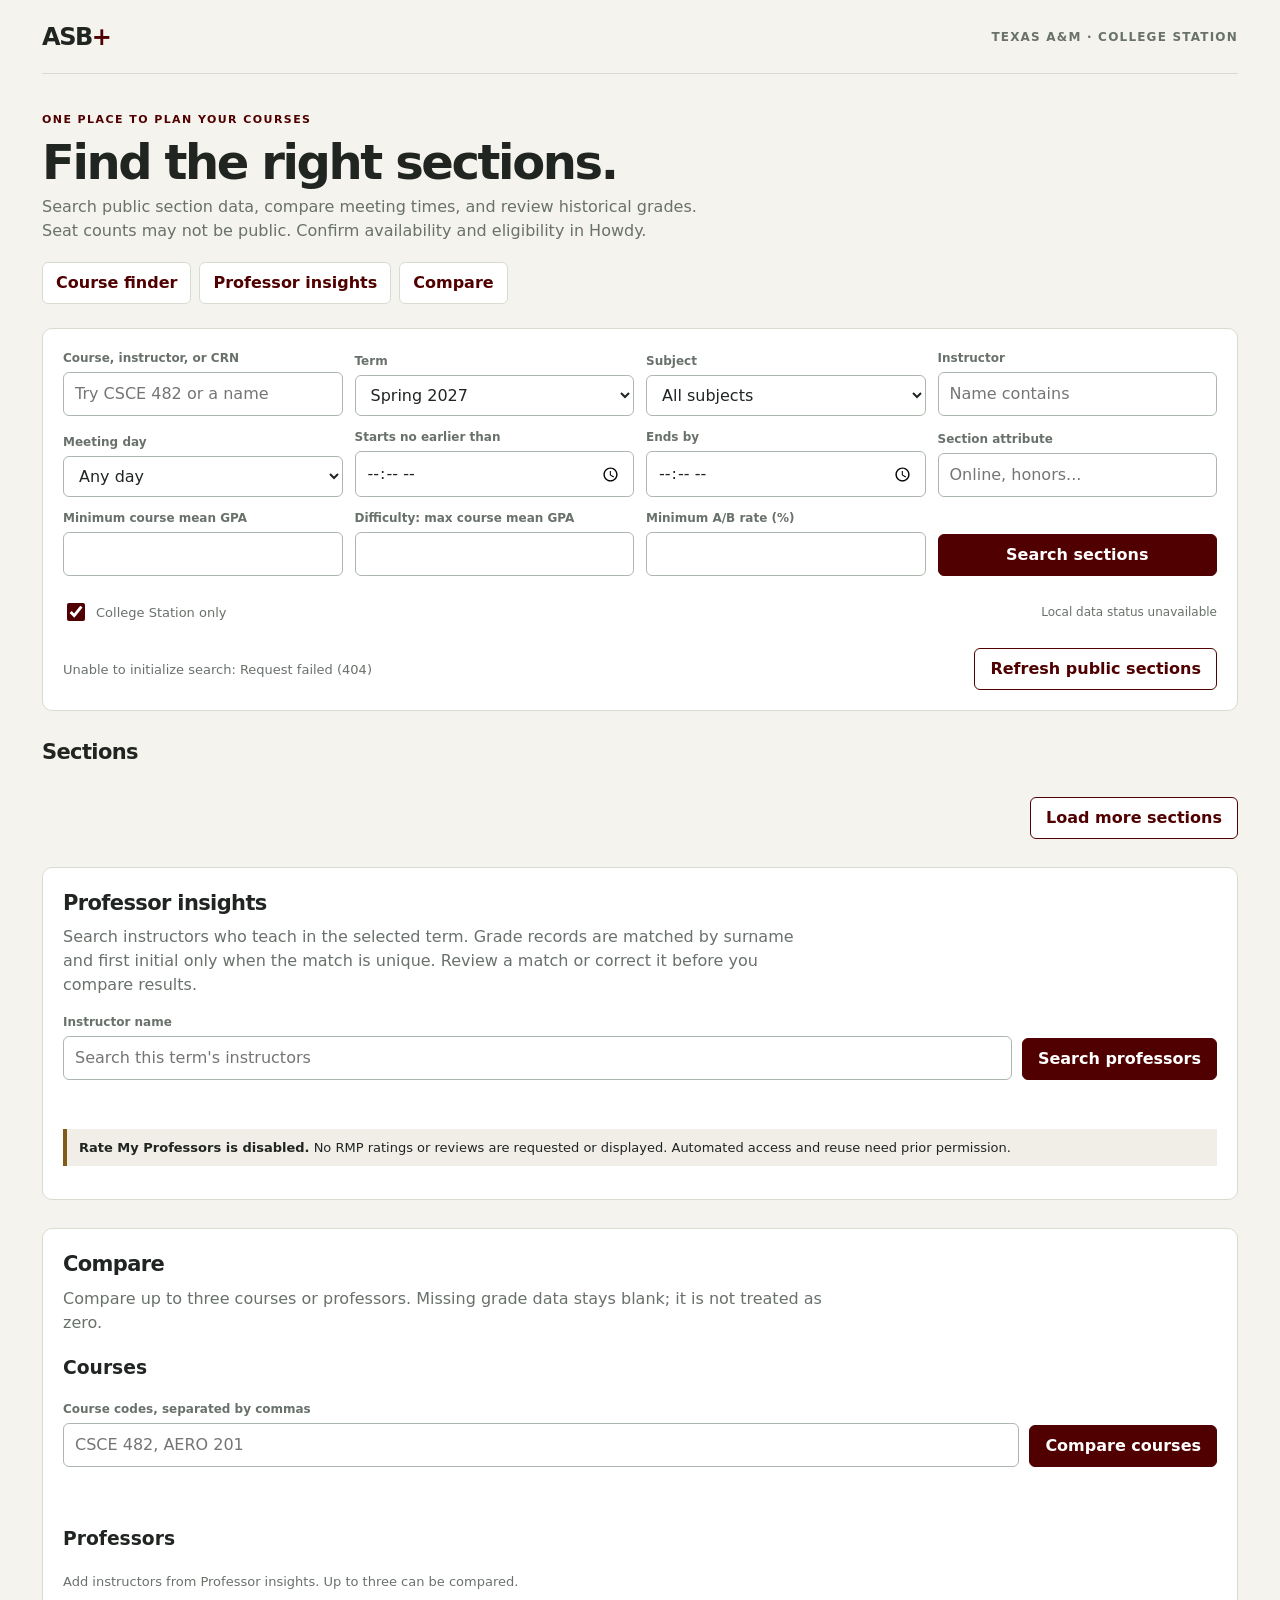
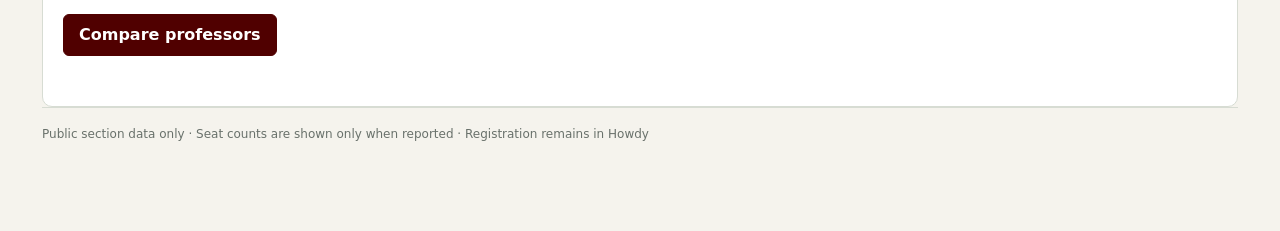
==== commit fa846c3b: "Build Phase B professor insights and compare" ====
--- a/static/index.html
+++ b/static/index.html
@@ -8,6 +8,8 @@
 <style>
 :root{color-scheme:light;--paper:#f5f3ed;--surface:#fff;--ink:#202522;--muted:#69716b;--line:#d7dcd3;--maroon:#500000;--maroon-2:#741d26;--soft:#f1eee8;--green:#286248;--amber:#805c18;--danger:#943e32;--focus:#b46a20}*{box-sizing:border-box}body{margin:0;background:var(--paper);color:var(--ink);font:16px/1.5 Inter,ui-sans-serif,system-ui,-apple-system,"Segoe UI",sans-serif}button,input,select{font:inherit}button,a,select,input{min-height:40px}button:focus-visible,a:focus-visible,input:focus-visible,select:focus-visible,summary:focus-visible{outline:3px solid var(--focus);outline-offset:3px}a{color:var(--maroon)}.skip{position:absolute;inset-block-start:-100px;inset-inline-start:16px;background:var(--surface);padding:10px;z-index:5}.skip:focus{inset-block-start:12px}.wrap{max-width:1260px;margin:auto;padding:0 32px}.topbar{height:74px;border-bottom:1px solid var(--line);display:flex;align-items:center;justify-content:space-between}.brand{font-weight:850;letter-spacing:-.06em;font-size:24px}.brand span{color:var(--maroon)}.campus{font-size:12px;letter-spacing:.1em;color:var(--muted);font-weight:700}.hero{padding:38px 0 26px}.eyebrow{text-transform:uppercase;letter-spacing:.13em;color:var(--maroon);font-weight:750;font-size:11px}h1{font-size:clamp(32px,5vw,48px);letter-spacing:-.05em;line-height:1.06;margin:8px 0}.subtitle{color:var(--muted);margin:0;max-width:65ch}.main{padding-bottom:64px}.panel{background:var(--surface);border:1px solid var(--line);border-radius:10px;padding:20px}.filters{display:grid;grid-template-columns:minmax(220px,1fr) minmax(150px,200px) minmax(160px,220px) auto;gap:12px;align-items:end}.field{display:grid;gap:5px}.field label,.filter-title{font-size:12px;color:var(--muted);font-weight:700}.field input,.field select{width:100%;border:1px solid #aeb7ad;border-radius:6px;padding:9px 11px;background:var(--surface);color:var(--ink)}.button{background:var(--maroon);color:#fff;border:1px solid var(--maroon);border-radius:6px;padding:8px 15px;font-weight:700;cursor:pointer}.button.secondary{background:var(--surface);color:var(--maroon)}.button:disabled{opacity:.55;cursor:wait}.toolrow{display:flex;justify-content:space-between;gap:12px;align-items:center;margin-top:13px}.check{display:flex;align-items:center;gap:8px;font-size:13px;color:var(--muted)}.check input{width:18px;height:18px;accent-color:var(--maroon)}.source{font-size:12px;color:var(--muted)}.source strong{color:var(--ink)}.results-head{display:flex;justify-content:space-between;align-items:baseline;gap:12px;margin:26px 0 12px}h2{font-size:21px;letter-spacing:-.03em;margin:0}.count{font-size:13px;color:var(--muted)}.cards{display:grid;gap:10px}.section{background:var(--surface);border:1px solid var(--line);border-radius:8px;padding:16px;display:grid;grid-template-columns:minmax(180px,1.1fr) minmax(180px,1.2fr) minmax(160px,1fr) minmax(145px,.8fr);gap:16px;align-items:start}.course{font-weight:800;color:var(--maroon)}.section-title{font-weight:650;margin-top:3px}.subtext{font-size:13px;color:var(--muted);margin-top:3px}.label{font-size:10px;text-transform:uppercase;letter-spacing:.1em;color:var(--muted);font-weight:750}.availability{font-size:13px;font-weight:750}.availability.open{color:var(--green)}.availability.closed{color:var(--danger)}.availability.unknown{color:var(--amber)}.mini{font-size:12px;color:var(--muted)}.linkbutton{border:0;background:transparent;color:var(--maroon);font-weight:750;text-decoration:underline;text-underline-offset:3px;padding:4px 0;cursor:pointer}.actions{display:flex;flex-direction:column;align-items:flex-start}.pages{display:flex;justify-content:space-between;align-items:center;margin-top:16px}.empty,.error{padding:20px;background:var(--surface);border:1px solid var(--line);border-radius:8px}.error{border-inline-start:4px solid var(--danger)}.empty p,.error p{margin:4px 0}.hidden{display:none!important}dialog{width:min(760px,calc(100% - 24px));max-height:85vh;border:1px solid var(--line);border-radius:10px;padding:0;color:var(--ink);box-shadow:0 18px 50px #0003}dialog::backdrop{background:#17191880}.dialog-head{display:flex;justify-content:space-between;align-items:center;padding:17px 20px;border-bottom:1px solid var(--line)}.dialog-body{padding:20px;overflow:auto}.iconbutton{border:1px solid var(--line);border-radius:5px;background:var(--surface);color:var(--ink);padding:6px 10px;cursor:pointer}.grade-table-wrap{overflow:auto}table{width:100%;border-collapse:collapse;min-width:540px;text-align:left}th,td{padding:9px;border-bottom:1px solid var(--line);font-size:13px}th{font-size:11px;color:var(--muted);text-transform:uppercase;letter-spacing:.06em}footer{border-top:1px solid var(--line);padding:17px 0 24px;color:var(--muted);font-size:12px}.status{min-height:1.5em;color:var(--muted);font-size:13px}@media(max-width:820px){.filters{grid-template-columns:1fr 1fr}.section{grid-template-columns:1fr 1fr}.actions{grid-column:1/-1;flex-direction:row;gap:16px;align-items:center}}@media(max-width:560px){.wrap{padding-inline:16px}.topbar{height:62px}.campus{font-size:10px}.hero{padding:29px 0 21px}.panel{padding:15px}.filters{grid-template-columns:1fr}.toolrow,.results-head{align-items:flex-start;flex-direction:column}.section{grid-template-columns:1fr;gap:10px}.actions{grid-column:auto}.pages{gap:10px}.button{min-height:44px}}@media(prefers-reduced-motion:reduce){*,*::before,*::after{scroll-behavior:auto!important}}
 .filters{grid-template-columns:repeat(4,minmax(0,1fr))}@media(max-width:820px){.filters{grid-template-columns:repeat(2,minmax(0,1fr))}}@media(max-width:560px){.filters{grid-template-columns:1fr}}
+.navtabs{display:flex;gap:8px;flex-wrap:wrap;margin:-7px 0 24px}.navtabs a{border:1px solid var(--line);border-radius:6px;background:var(--surface);padding:8px 13px;text-decoration:none;font-weight:700}.tool-panel{margin-top:28px}.tool-panel>h2{margin-bottom:6px}.tool-panel .intro{max-width:75ch;color:var(--muted);margin:0 0 16px}.search-row{display:flex;gap:10px;align-items:end;flex-wrap:wrap}.search-row .field{flex:1 1 260px}.result-list{display:grid;gap:9px;margin-top:16px}.professor-card{display:grid;grid-template-columns:minmax(200px,1fr) auto;gap:10px;align-items:center;border:1px solid var(--line);border-radius:7px;padding:13px}.professor-card h3{margin:0;font-size:16px}.professor-card p{margin:3px 0 0;font-size:13px;color:var(--muted)}.card-actions{display:flex;gap:12px;align-items:center}.profile-box,.compare-box{margin-top:18px;padding:16px;border:1px solid var(--line);border-radius:8px;background:var(--soft)}.profile-box h3,.compare-box h3{margin:0 0 7px}.inline-fields{display:flex;align-items:end;gap:9px;flex-wrap:wrap;margin:12px 0}.inline-fields .field{flex:1 1 220px}.warning-note{border-inline-start:4px solid var(--amber);padding:9px 12px;background:var(--soft);font-size:13px}.compare-table{margin-top:14px}.compare-table th:first-child{min-width:140px}.compare-table td{vertical-align:top}.chosen-list{display:flex;gap:8px;flex-wrap:wrap;margin:10px 0}.chosen-item{display:flex;gap:8px;align-items:center;border:1px solid var(--line);background:var(--surface);padding:5px 9px;border-radius:6px;font-size:13px}.chosen-item button{min-height:30px}.match-label{font-size:12px;font-weight:700;color:var(--muted)}.table-status{margin-top:10px}@media(max-width:560px){.professor-card{grid-template-columns:1fr}.card-actions{flex-wrap:wrap}.search-row>.button{width:100%}}
+@media(max-width:560px){.actions{grid-column:auto;flex-direction:column;align-items:flex-start;gap:6px}}
 </style>
 </head>
 <body>
@@ -15,6 +17,7 @@
 <div class="wrap">
 <header class="topbar"><div class="brand">ASB<span>+</span></div><div class="campus">TEXAS A&amp;M · COLLEGE STATION</div></header>
 <section class="hero"><div class="eyebrow">One place to plan your courses</div><h1>Find the right sections.</h1><p class="subtitle">Search public section data, compare meeting times, and review historical grades. Seat counts may not be public. Confirm availability and eligibility in Howdy.</p></section>
+<nav class="navtabs" aria-label="Main screens"><a href="#main">Course finder</a><a href="#professor-tools">Professor insights</a><a href="#compare-tools">Compare</a></nav>
 <main id="main" class="main">
 <section class="panel" aria-label="Course search">
 <form id="filters" class="filters">
@@ -38,6 +41,32 @@
 <div id="error" class="error hidden" role="alert"></div>
 <div id="results" class="cards" aria-busy="true"></div>
 <div class="pages"><span class="count" id="page-label"></span><button class="button secondary" id="more" type="button">Load more sections</button></div>
+<section id="professor-tools" class="panel tool-panel" aria-labelledby="professor-heading">
+<h2 id="professor-heading">Professor insights</h2>
+<p class="intro">Search instructors who teach in the selected term. Grade records are matched by surname and first initial only when the match is unique. Review a match or correct it before you compare results.</p>
+<div class="search-row"><div class="field"><label for="professor-query">Instructor name</label><input id="professor-query" type="search" autocomplete="off" placeholder="Search this term's instructors"></div><button class="button" id="find-professors" type="button">Search professors</button></div>
+<div id="professor-status" class="status" role="status" aria-live="polite"></div>
+<div id="professor-results" class="result-list"></div>
+<div id="professor-profile" class="profile-box hidden" aria-live="polite"></div>
+<p class="warning-note"><strong>Rate My Professors is disabled.</strong> No RMP ratings or reviews are requested or displayed. Automated access and reuse need prior permission.</p>
+</section>
+<section id="compare-tools" class="panel tool-panel" aria-labelledby="compare-heading">
+<h2 id="compare-heading">Compare</h2>
+<p class="intro">Compare up to three courses or professors. Missing grade data stays blank; it is not treated as zero.</p>
+<section aria-labelledby="course-compare-heading">
+<h3 id="course-compare-heading">Courses</h3>
+<div class="search-row"><div class="field"><label for="compare-courses">Course codes, separated by commas</label><input id="compare-courses" type="text" placeholder="CSCE 482, AERO 201"></div><button class="button" id="run-course-compare" type="button">Compare courses</button></div>
+<div id="course-compare-status" class="status table-status" role="status" aria-live="polite"></div>
+<div id="course-compare-results" class="grade-table-wrap"></div>
+</section>
+<section aria-labelledby="professor-compare-heading" class="tool-panel">
+<h3 id="professor-compare-heading">Professors</h3><p class="subtext">Add instructors from Professor insights. Up to three can be compared.</p>
+<div id="compared-professors" class="chosen-list"></div>
+<button class="button" id="run-professor-compare" type="button">Compare professors</button>
+<div id="professor-compare-status" class="status table-status" role="status" aria-live="polite"></div>
+<div id="professor-compare-results" class="grade-table-wrap"></div>
+</section>
+</section>
 <footer>Public section data only · Seat counts are shown only when reported · Registration remains in Howdy</footer>
 </main>
 </div>
@@ -81,7 +110,13 @@
 }
 
 function sectionCard(section) {
-  const times = (section.meetings || []).map(meeting => {
+  const uniqueMeetings = [];
+  const seenMeetings = new Set();
+  for (const meeting of section.meetings || []) {
+    const key = JSON.stringify([meeting.days, meeting.begin, meeting.end, meeting.building, meeting.room, meeting.type]);
+    if (!seenMeetings.has(key)) { seenMeetings.add(key); uniqueMeetings.push(meeting); }
+  }
+  const times = uniqueMeetings.map(meeting => {
     const days = escapeHtml(meeting.days || 'No days');
     const time = meeting.begin
       ? `${escapeHtml(meeting.begin)}-${escapeHtml(meeting.end || '')}`
@@ -233,6 +268,221 @@
   }
 }
 
+const professorState = { compared: [], current: null };
+const storedMatches = () => {
+  try { return JSON.parse(localStorage.getItem('asb-professor-matches') || '{}'); }
+  catch { return {}; }
+};
+
+async function responseJson(url) {
+  const response = await fetch(url);
+  if (!response.ok) throw Error(await responseError(response));
+  return response.json();
+}
+
+
+function courseList(value) {
+  return value ? value.split(',').map(course => course.trim()).join(', ') : '';
+}
+async function searchProfessors() {
+  const query = new URLSearchParams({ term: $('#term').value, q: $('#professor-query').value.trim() });
+  $('#professor-status').textContent = 'Searching current-term instructors...';
+  try {
+    const data = await responseJson(`/api/professors?${query}`);
+    $('#professor-status').textContent = `${data.total} instructors found for ${data.term}; showing ${data.professors.length}.`;
+    $('#professor-results').innerHTML = data.professors.map(person => {
+      const match = storedMatches()[person.name];
+      const confidence = match ? 'Manual grade-name match saved locally' :
+        person.match_confidence === 'high' ? `High-confidence grade match: ${person.candidate_names[0]}` :
+        person.match_confidence === 'ambiguous' ? 'Several possible grade-name matches; confirm one' :
+        'No safe automatic grade-name match';
+      return `<article class="professor-card"><div><h3>${escapeHtml(person.name)}</h3>
+        <p>${person.sections} current sections · ${escapeHtml(courseList(person.courses) || 'Course list unavailable')}</p>
+        <p class="match-label">${escapeHtml(confidence)}</p></div>
+        <div class="card-actions"><button class="linkbutton profile-person" type="button" data-name="${escapeHtml(person.name)}">View profile</button>
+        <button class="linkbutton compare-person" type="button" data-name="${escapeHtml(person.name)}">${professorState.compared.includes(person.name) ? 'Remove compare' : 'Add to compare'}</button></div></article>`;
+    }).join('') || '<div class="empty">No instructors match this search.</div>';
+  } catch (error) {
+    $('#professor-status').textContent = `Unable to search professors: ${error.message}`;
+  }
+}
+
+function summarizeProfessorGrades(rows) {
+  const groups = new Map();
+  let gpaSum = 0;
+  let gpaCount = 0;
+  let a = 0, b = 0, total = 0, abCount = 0;
+  const gradeFields = ['grade_a','grade_b','grade_c','grade_d','grade_f'];
+  const count = value => Math.max(0, Number.parseInt(value, 10) || 0);
+  for (const row of rows) {
+    const key = `${row.subject} ${row.course}`;
+    const group = groups.get(key) || { sections: 0, gpaSum: 0, gpaCount: 0, abCount: 0, a: 0, b: 0, total: 0 };
+    group.sections++;
+    if (row.gpa != null && row.gpa !== '') {
+      const gpa = Number(row.gpa);
+      if (Number.isFinite(gpa)) { group.gpaSum += gpa; group.gpaCount++; gpaSum += gpa; gpaCount++; }
+    }
+    if (gradeFields.every(field => row[field] != null && String(row[field]).trim() !== '')) {
+      const rowA = count(row.grade_a), rowB = count(row.grade_b);
+      const rowTotal = gradeFields.reduce((sum, field) => sum + count(row[field]), 0);
+      group.a += rowA; group.b += rowB; group.total += rowTotal; group.abCount++;
+      a += rowA; b += rowB; total += rowTotal; abCount++;
+    }
+    groups.set(key, group);
+  }
+  return { groups, sections: rows.length, gpaCount, abCount, meanGpa: gpaCount ? gpaSum / gpaCount : null, abRate: total ? (a + b) * 100 / total : null };
+}
+
+function professorGradeTable(rows) {
+  const summary = summarizeProfessorGrades(rows);
+  if (!rows.length) return '<p>No historical grade rows are matched to this instructor.</p>';
+  return `<p>${summary.sections} historical section records · mean section GPA ${summary.meanGpa == null ? 'not reported' : `${summary.meanGpa.toFixed(2)} (${summary.gpaCount} sections)`} · A/B share ${summary.abRate == null ? 'not reported' : `${summary.abRate.toFixed(1)}% (${summary.abCount} sections with complete A-F counts)`}</p>
+    <div class="grade-table-wrap"><table><thead><tr><th>Course</th><th>Grade sections</th><th>GPA sample</th><th>Mean GPA</th><th>A/B sample</th><th>A/B share</th></tr></thead><tbody>
+    ${[...summary.groups].sort(([a],[b]) => a.localeCompare(b)).map(([course, group]) => `<tr><td>${escapeHtml(course)}</td><td>${group.sections}</td><td>${group.gpaCount}</td><td>${group.gpaCount ? (group.gpaSum / group.gpaCount).toFixed(2) : 'Not reported'}</td><td>${group.abCount}</td><td>${group.total ? `${((group.a + group.b) * 100 / group.total).toFixed(1)}%` : 'Not reported'}</td></tr>`).join('')}
+    </tbody></table></div>`;
+}
+
+async function getProfessorProfile(name) {
+  const params = new URLSearchParams({ term: $('#term').value });
+  const manual = storedMatches()[name];
+  if (manual) params.set('grade_name', manual);
+  return responseJson(`/api/professors/${encodeURIComponent(name)}?${params}`);
+}
+
+async function showProfessor(name) {
+  $('#professor-profile').classList.remove('hidden');
+  $('#professor-profile').textContent = `Loading ${name}...`;
+  try {
+    const profile = await getProfessorProfile(name);
+    professorState.current = profile;
+    const options = [...new Set([...(profile.candidate_names || []), profile.grade_name].filter(Boolean))];
+    const status = profile.match_confidence === 'high' ? 'High-confidence automatic match' :
+      profile.match_confidence === 'manual' ? 'Manual match' :
+      profile.match_confidence === 'ambiguous' ? 'Ambiguous name; confirm the match' : 'Unmatched';
+    const sources = [...new Set(profile.grades.map(row => row.source))].join(', ');
+    const surname = name.split('(')[0].trim().split(/\s+/).at(-1) || '';
+    $('#professor-profile').innerHTML = `<h3>${escapeHtml(profile.name)}</h3>
+      <p>${profile.sections} sections in ${escapeHtml(profile.term)} · ${escapeHtml(courseList(profile.courses) || 'No course list')}</p>
+      <p><strong>Grade-name match:</strong> ${escapeHtml(status)}${profile.grade_name ? ` · ${escapeHtml(profile.grade_name)}` : ''}${sources ? ` · source: ${escapeHtml(sources)}` : ''}</p>
+      <div id="professor-grade-table">${professorGradeTable(profile.grades)}</div>
+      <div class="inline-fields"><div class="field"><label for="grade-name-query">Search grade-report instructor names</label><input id="grade-name-query" type="search" value="${escapeHtml(surname)}" placeholder="Type a surname"></div>
+      <button class="button secondary" type="button" id="find-grade-names">Find names</button>
+      <div class="field"><label for="grade-name-choice">Confirm a grade name</label><select id="grade-name-choice"><option value="">Use safe automatic match, if available</option>${options.map(option => `<option value="${escapeHtml(option)}" ${option === profile.grade_name ? 'selected' : ''}>${escapeHtml(option)}</option>`).join('')}</select></div>
+      <button class="button" type="button" id="save-grade-name">Use selected name</button></div>
+      <p id="grade-name-status" class="status" role="status" aria-live="polite">Manual matches stay in this browser only. Check the name before using its grades.</p>`;
+    $('#find-grade-names').addEventListener('click', async () => {
+      const query = $('#grade-name-query').value.trim();
+      if (!query) return;
+      $('#grade-name-status').textContent = 'Searching stored grade names...';
+      try {
+        const result = await responseJson(`/api/grade-instructors?q=${encodeURIComponent(query)}`);
+        const select = $('#grade-name-choice');
+        select.replaceChildren(new Option('Use safe automatic match, if available', ''));
+        for (const item of result.instructors) select.add(new Option(`${item.instructor} (${item.records} records)`, item.instructor));
+        $('#grade-name-status').textContent = `${result.instructors.length} grade names found. Confirm the exact person before applying one.`;
+      } catch (error) {
+        $('#grade-name-status').textContent = `Unable to search grade names: ${error.message}`;
+      }
+    });
+    $('#save-grade-name').addEventListener('click', async () => {
+      const value = $('#grade-name-choice').value;
+      const matches = storedMatches();
+      if (value) matches[name] = value;
+      else delete matches[name];
+      localStorage.setItem('asb-professor-matches', JSON.stringify(matches));
+      await showProfessor(name);
+      $('#grade-name-status').textContent = value ? 'Manual match saved in this browser.' : 'Automatic match restored.';
+    });
+  } catch (error) {
+    $('#professor-profile').textContent = `Unable to load professor profile: ${error.message}`;
+  }
+}
+
+function renderComparedProfessors() {
+  $('#compared-professors').innerHTML = professorState.compared.map(name =>
+    `<span class="chosen-item">${escapeHtml(name)} <button class="iconbutton remove-professor" type="button" data-name="${escapeHtml(name)}" aria-label="Remove ${escapeHtml(name)}">Remove</button></span>`
+  ).join('') || '<span class="subtext">No professors selected.</span>';
+}
+
+async function compareProfessors() {
+  if (!professorState.compared.length) {
+    $('#professor-compare-status').textContent = 'Add one to three professors from Professor insights.';
+    return;
+  }
+  $('#professor-compare-status').textContent = 'Loading professor comparisons...';
+  try {
+    const profiles = await Promise.all(professorState.compared.map(getProfessorProfile));
+    const metrics = profiles.map(profile => ({ profile, summary: summarizeProfessorGrades(profile.grades) }));
+    const rows = [
+      ['Current term sections', item => item.profile.sections],
+      ['Courses this term', item => courseList(item.profile.courses) || 'Not listed'],
+      ['Grade-name match', item => item.profile.match_confidence === 'high' || item.profile.match_confidence === 'manual' ? `${item.profile.match_confidence}: ${item.profile.grade_name}` : item.profile.match_confidence],
+      ['GPA sample', item => item.summary.gpaCount || 'Not reported'],
+      ['Mean section GPA', item => item.summary.meanGpa == null ? 'Not reported' : item.summary.meanGpa.toFixed(2)],
+      ['A/B sample', item => item.summary.abCount || 'Not reported'],
+      ['A/B share', item => item.summary.abRate == null ? 'Not reported' : `${item.summary.abRate.toFixed(1)}%`],
+      ['Grade sources', item => [...new Set(item.profile.grades.map(row => row.source))].join(', ') || 'Not reported']
+    ];
+    $('#professor-compare-results').innerHTML = `<table class="compare-table"><thead><tr><th>Measure</th>${metrics.map(item => `<th>${escapeHtml(item.profile.name)}</th>`).join('')}</tr></thead><tbody>${rows.map(([label, value]) => `<tr><th>${escapeHtml(label)}</th>${metrics.map(item => `<td>${escapeHtml(value(item))}</td>`).join('')}</tr>`).join('')}</tbody></table>`;
+    $('#professor-compare-status').textContent = 'Means are across available section rows. A/B share uses A-F counts and excludes Q.';
+  } catch (error) {
+    $('#professor-compare-status').textContent = `Unable to compare professors: ${error.message}`;
+  }
+}
+
+async function compareCourses() {
+  const codes = [...new Set($('#compare-courses').value.split(/[\n,]/).map(value => value.trim().toUpperCase()).filter(Boolean))];
+  if (!codes.length || codes.length > 3) {
+    $('#course-compare-status').textContent = 'Enter one to three course codes, such as CSCE 482, separated by commas.';
+    return;
+  }
+  const parsed = codes.map(code => code.match(/^([A-Z]{2,8})\s+([A-Z0-9]+)$/));
+  if (parsed.some(code => !code)) {
+    $('#course-compare-status').textContent = 'Use a subject and course number for each entry, such as CSCE 482.';
+    return;
+  }
+  $('#course-compare-status').textContent = 'Loading course comparisons...';
+  try {
+    const results = await Promise.all(parsed.map(async match => {
+      const params = new URLSearchParams({ term: $('#term').value, subject: match[1], course: match[2], limit: '250' });
+      if ($('#campus').checked) params.set('campus', 'College Station');
+      const data = await responseJson(`/api/sections?${params}`);
+      return { code: `${match[1]} ${match[2]}`, sections: data.sections };
+    }));
+    $('#course-compare-results').innerHTML = `<table class="compare-table"><thead><tr><th>Measure</th>${results.map(item => `<th>${escapeHtml(item.code)}</th>`).join('')}</tr></thead><tbody>
+      ${[['Current sections', item => item.sections.length || 'None'],['Historical mean GPA', item => item.sections[0]?.average_gpa == null ? 'Not reported' : Number(item.sections[0].average_gpa).toFixed(2)],['A/B share', item => item.sections[0]?.ab_rate == null ? 'Not reported' : `${Number(item.sections[0].ab_rate).toFixed(1)}%`],['Grade section records', item => item.sections[0]?.grade_sections || 'Not reported'],['Public open sections', item => item.sections.filter(section => section.open_flag === 'Y').length]].map(([label,value]) => `<tr><th>${escapeHtml(label)}</th>${results.map(item => `<td>${escapeHtml(value(item))}</td>`).join('')}</tr>`).join('')}
+      </tbody></table>`;
+    $('#course-compare-status').textContent = `Historical averages use available grade records. Section counts are for ${$('#campus').checked ? 'College Station' : 'all campuses'} in ${$('#term').value}.`;
+  } catch (error) {
+    $('#course-compare-status').textContent = `Unable to compare courses: ${error.message}`;
+  }
+}
+
+$('#find-professors').addEventListener('click', searchProfessors);
+$('#professor-query').addEventListener('keydown', event => {
+  if (event.key === 'Enter') { event.preventDefault(); searchProfessors(); }
+});
+$('#professor-results').addEventListener('click', event => {
+  const profile = event.target.closest('.profile-person');
+  const compare = event.target.closest('.compare-person');
+  if (profile) showProfessor(profile.dataset.name);
+  if (compare) {
+    const name = compare.dataset.name;
+    professorState.compared = professorState.compared.includes(name)
+      ? professorState.compared.filter(item => item !== name)
+      : professorState.compared.length < 3 ? [...professorState.compared, name] : professorState.compared;
+    renderComparedProfessors();
+    searchProfessors();
+  }
+});
+$('#compared-professors').addEventListener('click', event => {
+  const button = event.target.closest('.remove-professor');
+  if (!button) return;
+  professorState.compared = professorState.compared.filter(name => name !== button.dataset.name);
+  renderComparedProfessors();
+});
+$('#run-professor-compare').addEventListener('click', compareProfessors);
+$('#run-course-compare').addEventListener('click', compareCourses);
 $('#filters').addEventListener('submit', event => {
   event.preventDefault();
   loadSections();
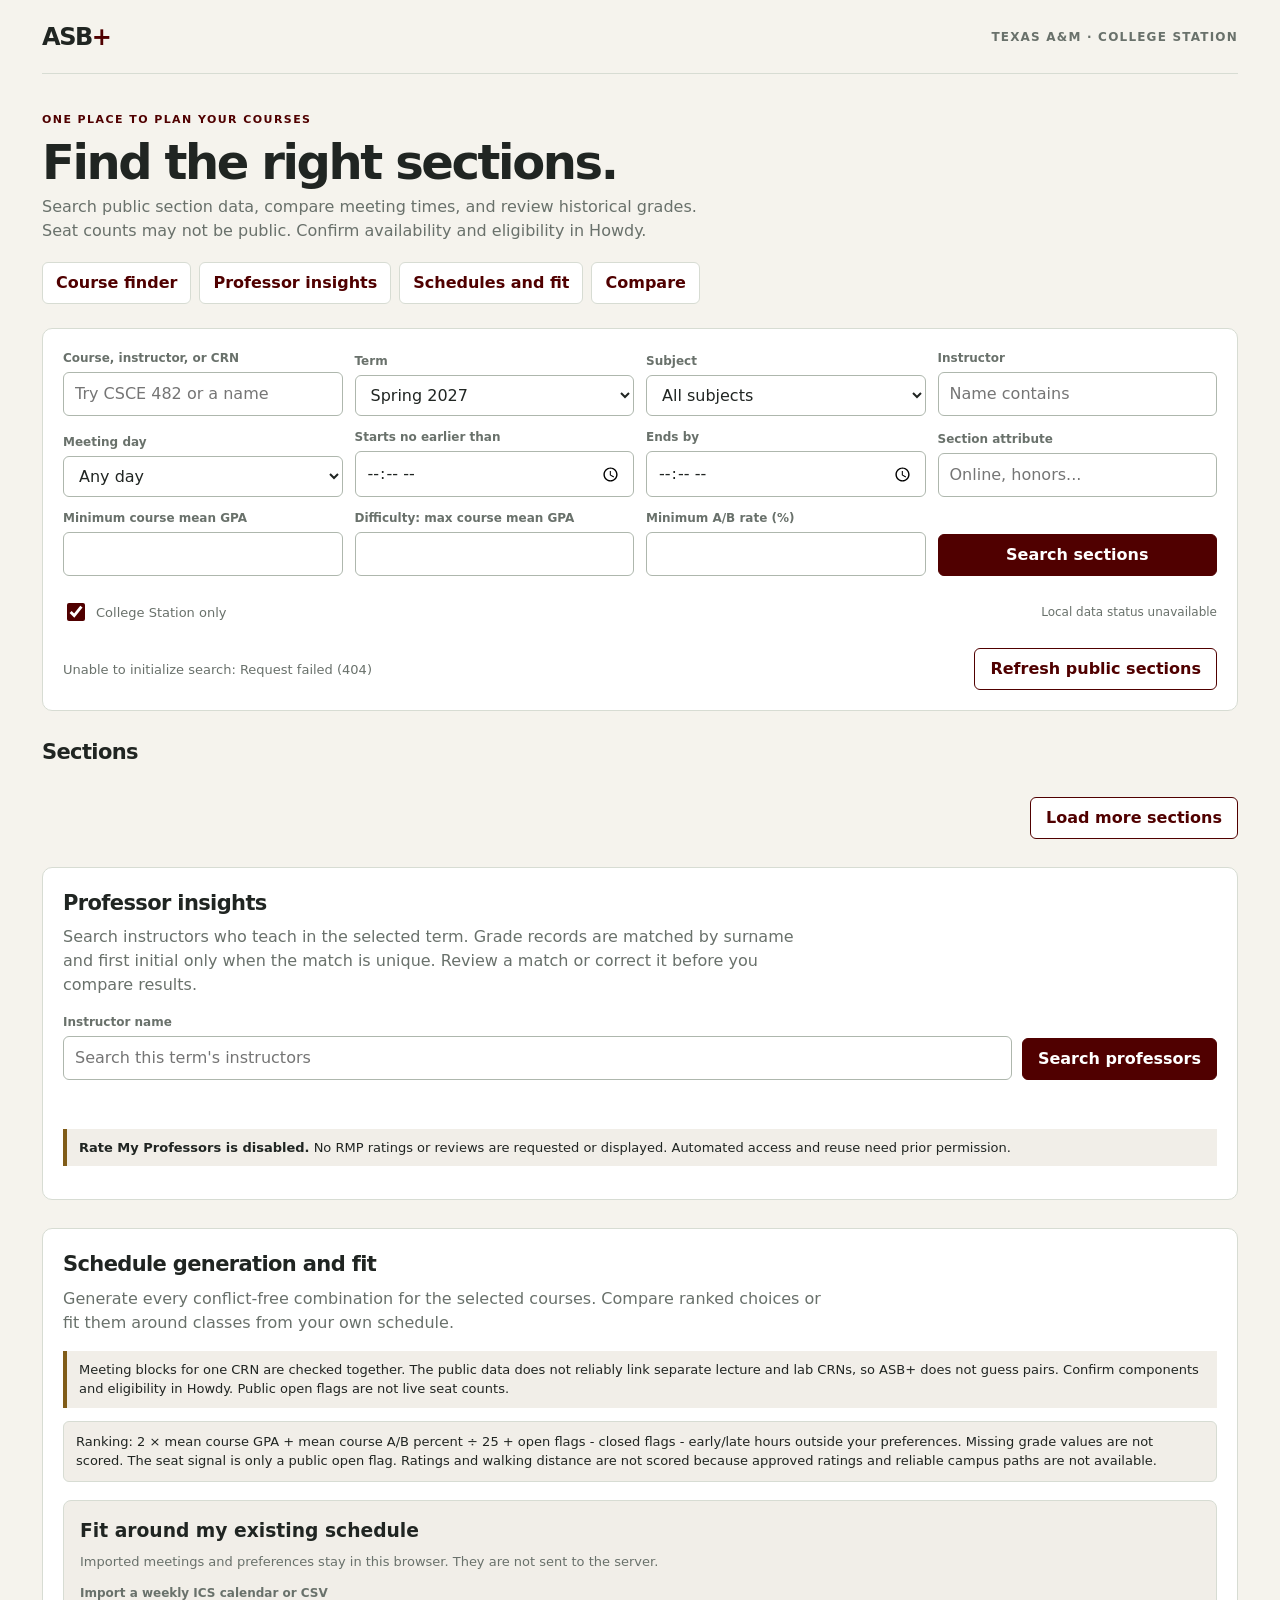
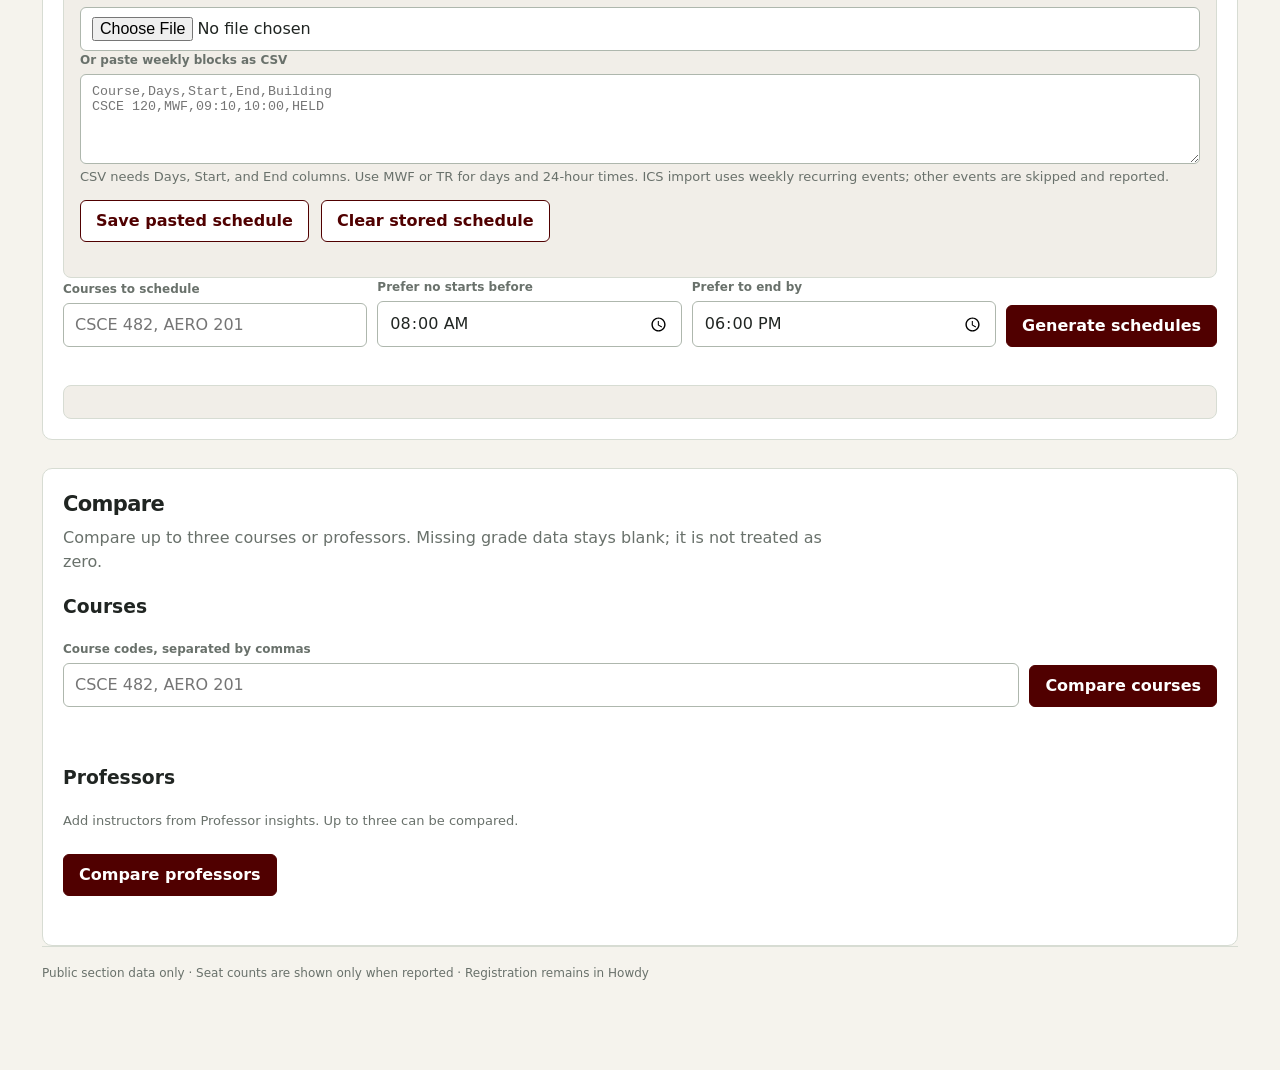
==== commit 98de97ea: "Build Phase C schedule generation and fit" ====
--- a/static/index.html
+++ b/static/index.html
@@ -10,6 +10,7 @@
 .filters{grid-template-columns:repeat(4,minmax(0,1fr))}@media(max-width:820px){.filters{grid-template-columns:repeat(2,minmax(0,1fr))}}@media(max-width:560px){.filters{grid-template-columns:1fr}}
 .navtabs{display:flex;gap:8px;flex-wrap:wrap;margin:-7px 0 24px}.navtabs a{border:1px solid var(--line);border-radius:6px;background:var(--surface);padding:8px 13px;text-decoration:none;font-weight:700}.tool-panel{margin-top:28px}.tool-panel>h2{margin-bottom:6px}.tool-panel .intro{max-width:75ch;color:var(--muted);margin:0 0 16px}.search-row{display:flex;gap:10px;align-items:end;flex-wrap:wrap}.search-row .field{flex:1 1 260px}.result-list{display:grid;gap:9px;margin-top:16px}.professor-card{display:grid;grid-template-columns:minmax(200px,1fr) auto;gap:10px;align-items:center;border:1px solid var(--line);border-radius:7px;padding:13px}.professor-card h3{margin:0;font-size:16px}.professor-card p{margin:3px 0 0;font-size:13px;color:var(--muted)}.card-actions{display:flex;gap:12px;align-items:center}.profile-box,.compare-box{margin-top:18px;padding:16px;border:1px solid var(--line);border-radius:8px;background:var(--soft)}.profile-box h3,.compare-box h3{margin:0 0 7px}.inline-fields{display:flex;align-items:end;gap:9px;flex-wrap:wrap;margin:12px 0}.inline-fields .field{flex:1 1 220px}.warning-note{border-inline-start:4px solid var(--amber);padding:9px 12px;background:var(--soft);font-size:13px}.compare-table{margin-top:14px}.compare-table th:first-child{min-width:140px}.compare-table td{vertical-align:top}.chosen-list{display:flex;gap:8px;flex-wrap:wrap;margin:10px 0}.chosen-item{display:flex;gap:8px;align-items:center;border:1px solid var(--line);background:var(--surface);padding:5px 9px;border-radius:6px;font-size:13px}.chosen-item button{min-height:30px}.match-label{font-size:12px;font-weight:700;color:var(--muted)}.table-status{margin-top:10px}@media(max-width:560px){.professor-card{grid-template-columns:1fr}.card-actions{flex-wrap:wrap}.search-row>.button{width:100%}}
 @media(max-width:560px){.actions{grid-column:auto;flex-direction:column;align-items:flex-start;gap:6px}}
+.field textarea{width:100%;min-height:90px;border:1px solid #aeb7ad;border-radius:6px;padding:9px 11px;background:var(--surface);color:var(--ink);resize:vertical}.schedule-note{margin:10px 0;padding:10px 12px;border:1px solid var(--line);border-radius:6px;background:var(--soft);font-size:13px}.schedule-option{margin-top:12px;padding:15px;border:1px solid var(--line);border-radius:8px;background:var(--surface)}.schedule-option-head{display:flex;justify-content:space-between;align-items:center;gap:12px}.schedule-option h3{font-size:17px;margin:0}.schedule-option .grade-table-wrap{margin-top:10px}
 </style>
 </head>
 <body>
@@ -17,7 +18,7 @@
 <div class="wrap">
 <header class="topbar"><div class="brand">ASB<span>+</span></div><div class="campus">TEXAS A&amp;M · COLLEGE STATION</div></header>
 <section class="hero"><div class="eyebrow">One place to plan your courses</div><h1>Find the right sections.</h1><p class="subtitle">Search public section data, compare meeting times, and review historical grades. Seat counts may not be public. Confirm availability and eligibility in Howdy.</p></section>
-<nav class="navtabs" aria-label="Main screens"><a href="#main">Course finder</a><a href="#professor-tools">Professor insights</a><a href="#compare-tools">Compare</a></nav>
+<nav class="navtabs" aria-label="Main screens"><a href="#main">Course finder</a><a href="#professor-tools">Professor insights</a><a href="#schedule-tools">Schedules and fit</a><a href="#compare-tools">Compare</a></nav>
 <main id="main" class="main">
 <section class="panel" aria-label="Course search">
 <form id="filters" class="filters">
@@ -50,6 +51,34 @@
 <div id="professor-profile" class="profile-box hidden" aria-live="polite"></div>
 <p class="warning-note"><strong>Rate My Professors is disabled.</strong> No RMP ratings or reviews are requested or displayed. Automated access and reuse need prior permission.</p>
 </section>
+<section id="schedule-tools" class="panel tool-panel" aria-labelledby="schedule-heading">
+<h2 id="schedule-heading">Schedule generation and fit</h2>
+<p class="intro">Generate every conflict-free combination for the selected courses. Compare ranked choices or fit them around classes from your own schedule.</p>
+<p class="warning-note">Meeting blocks for one CRN are checked together. The public data does not reliably link separate lecture and lab CRNs, so ASB+ does not guess pairs. Confirm components and eligibility in Howdy. Public open flags are not live seat counts.</p>
+<p class="schedule-note">Ranking: 2 × mean course GPA + mean course A/B percent ÷ 25 + open flags - closed flags - early/late hours outside your preferences. Missing grade values are not scored. The seat signal is only a public open flag. Ratings and walking distance are not scored because approved ratings and reliable campus paths are not available.</p>
+<div class="profile-box">
+<h3>Fit around my existing schedule</h3>
+<p class="subtext">Imported meetings and preferences stay in this browser. They are not sent to the server.</p>
+<div class="field"><label for="schedule-file">Import a weekly ICS calendar or CSV</label><input id="schedule-file" type="file" accept=".ics,.csv,text/calendar,text/csv"></div>
+<div class="field"><label for="typed-schedule">Or paste weekly blocks as CSV</label><textarea id="typed-schedule" rows="4" placeholder="Course,Days,Start,End,Building&#10;CSCE 120,MWF,09:10,10:00,HELD"></textarea></div>
+<p class="subtext">CSV needs Days, Start, and End columns. Use MWF or TR for days and 24-hour times. ICS import uses weekly recurring events; other events are skipped and reported.</p>
+<div class="card-actions"><button class="button secondary" id="save-typed-schedule" type="button">Save pasted schedule</button><button class="button secondary" id="clear-existing-schedule" type="button">Clear stored schedule</button></div>
+<div id="existing-schedule-status" class="status" role="status" aria-live="polite"></div>
+<div id="existing-schedule"></div>
+</div>
+<div class="search-row">
+<div class="field"><label for="schedule-courses">Courses to schedule</label><input id="schedule-courses" type="text" placeholder="CSCE 482, AERO 201"></div>
+<div class="field"><label for="preferred-start">Prefer no starts before</label><input id="preferred-start" type="time" value="08:00"></div>
+<div class="field"><label for="preferred-end">Prefer to end by</label><input id="preferred-end" type="time" value="18:00"></div>
+<button class="button" id="generate-schedules" type="button">Generate schedules</button>
+<button class="button secondary" id="cancel-schedules" type="button" hidden>Cancel generation</button>
+</div>
+<div id="schedule-status" class="status" role="status" aria-live="polite"></div>
+<div id="schedule-result-count" class="count" aria-live="polite"></div>
+<div id="schedule-results" aria-busy="false"></div>
+<button class="button secondary" id="schedule-more" type="button" hidden>Load more schedules</button>
+<div id="schedule-comparison" class="profile-box"></div>
+</section>
 <section id="compare-tools" class="panel tool-panel" aria-labelledby="compare-heading">
 <h2 id="compare-heading">Compare</h2>
 <p class="intro">Compare up to three courses or professors. Missing grade data stays blank; it is not treated as zero.</p>
@@ -71,6 +100,7 @@
 </main>
 </div>
 <dialog id="grade-dialog" aria-labelledby="grade-title"><div class="dialog-head"><h2 id="grade-title">Historical grade distributions</h2><button class="iconbutton" type="button" id="close-dialog">Close</button></div><div class="dialog-body"><p class="subtext" id="grade-course"></p><div id="grade-status" class="status" role="status" aria-live="polite"></div><div id="grade-content"></div></div></dialog>
+<script src="/schedule.js"></script>
 <script>
 const $ = selector => document.querySelector(selector);
 const state = { offset: 0, limit: 100, request: 0, gradeRequest: 0 };
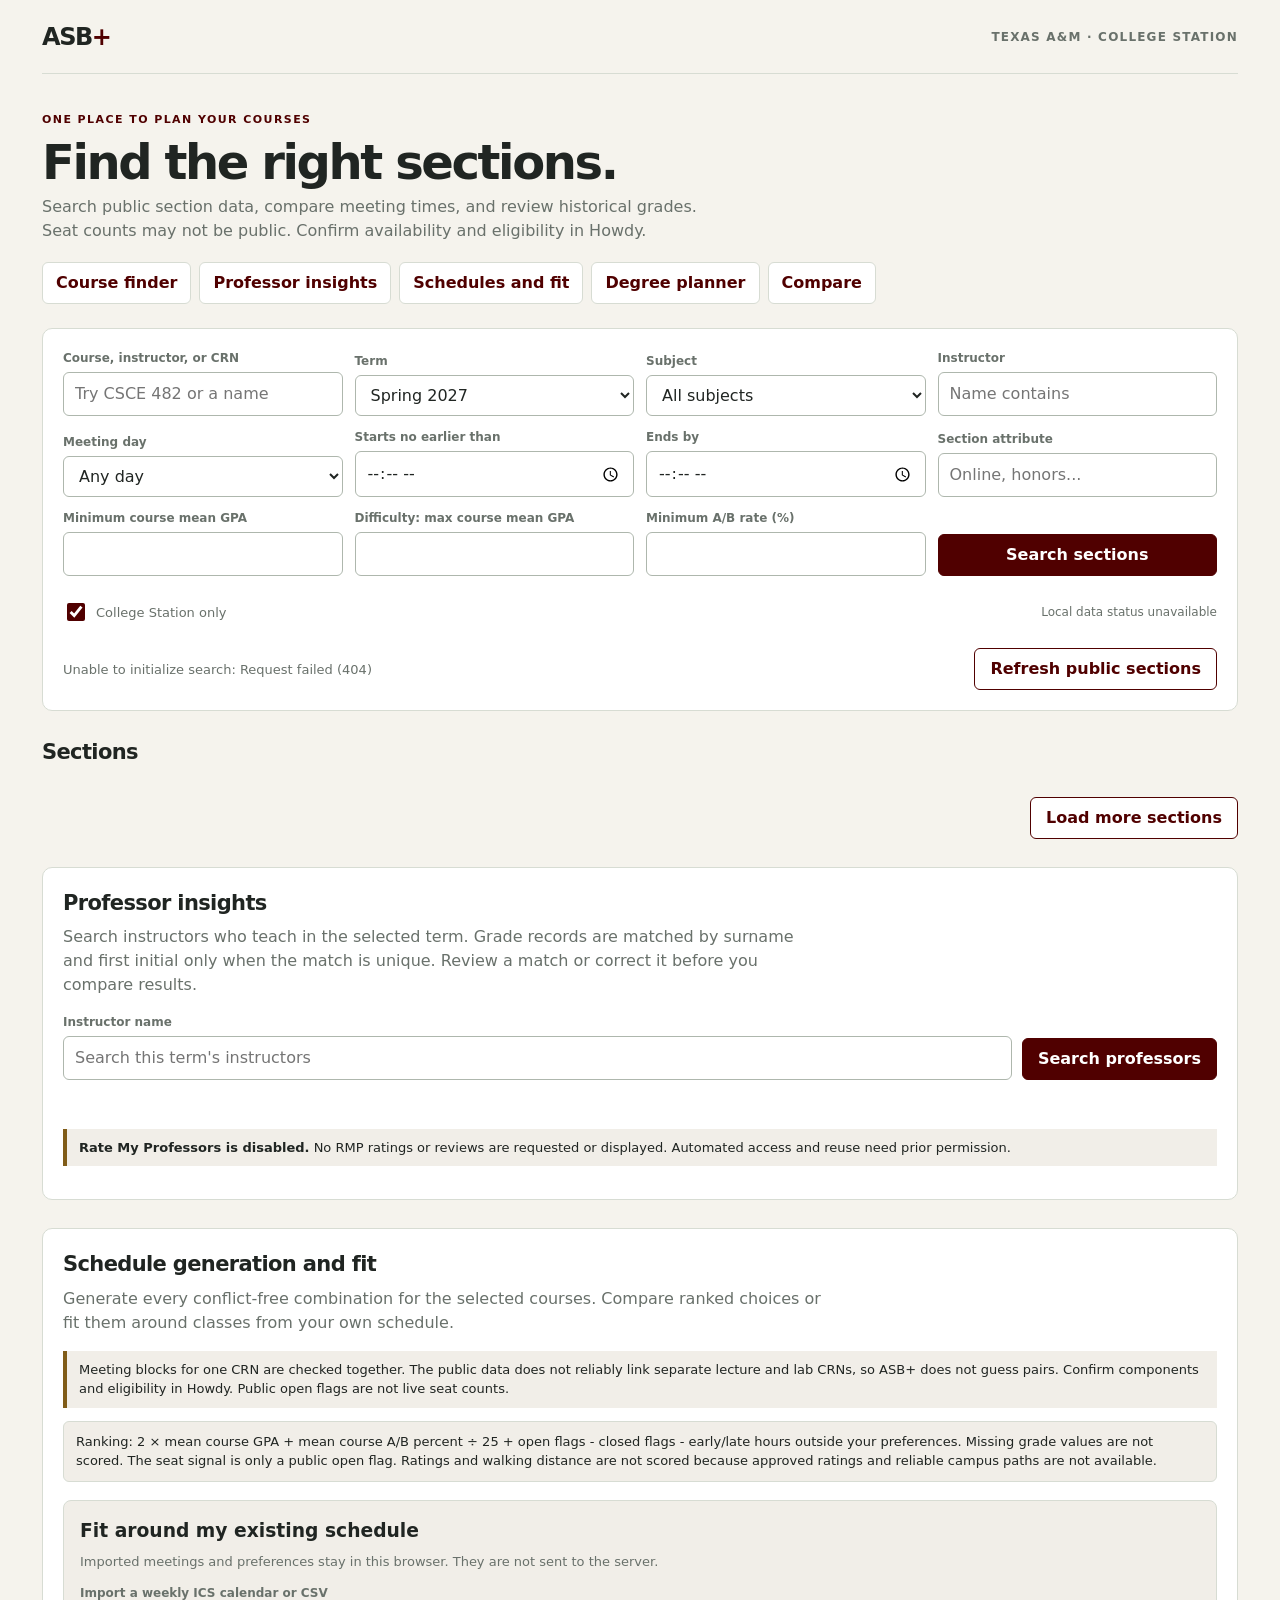
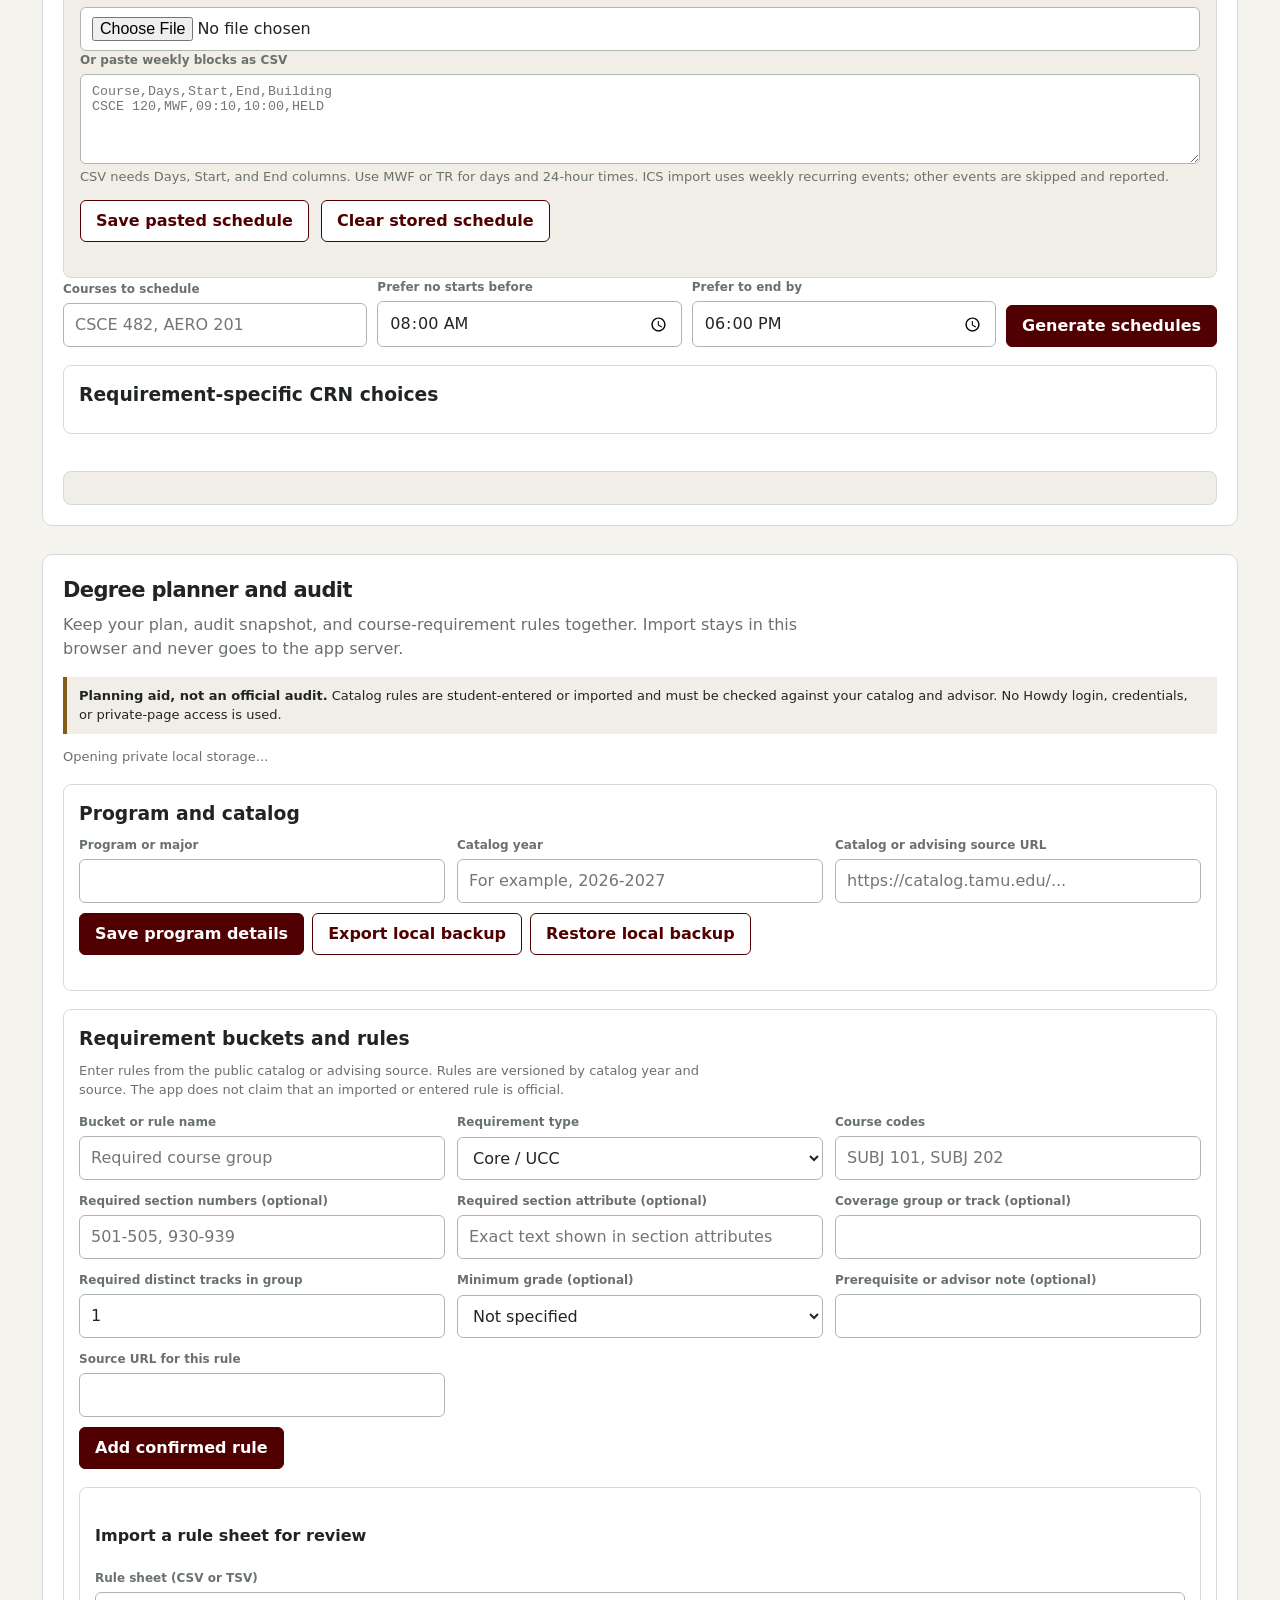
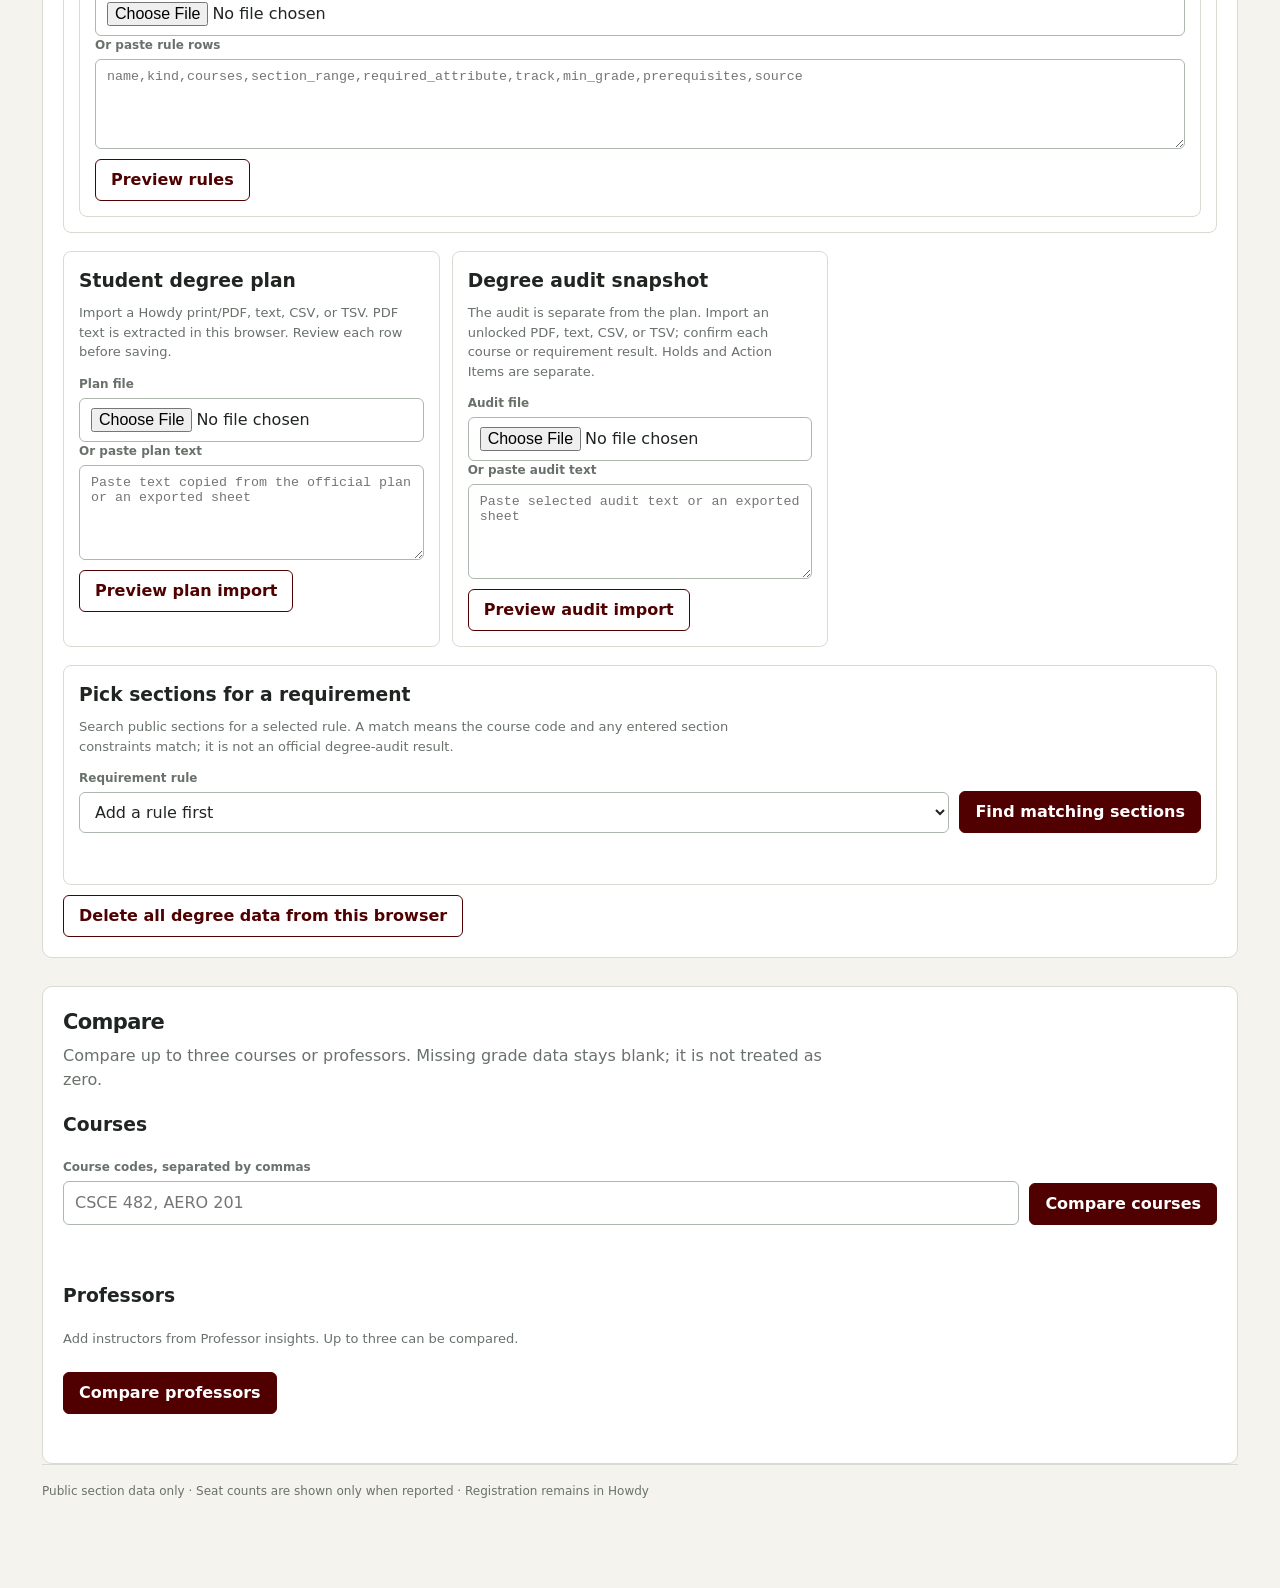
==== commit f64b487c: "Add browser-local degree planner" ====
--- a/static/index.html
+++ b/static/index.html
@@ -11,6 +11,7 @@
 .navtabs{display:flex;gap:8px;flex-wrap:wrap;margin:-7px 0 24px}.navtabs a{border:1px solid var(--line);border-radius:6px;background:var(--surface);padding:8px 13px;text-decoration:none;font-weight:700}.tool-panel{margin-top:28px}.tool-panel>h2{margin-bottom:6px}.tool-panel .intro{max-width:75ch;color:var(--muted);margin:0 0 16px}.search-row{display:flex;gap:10px;align-items:end;flex-wrap:wrap}.search-row .field{flex:1 1 260px}.result-list{display:grid;gap:9px;margin-top:16px}.professor-card{display:grid;grid-template-columns:minmax(200px,1fr) auto;gap:10px;align-items:center;border:1px solid var(--line);border-radius:7px;padding:13px}.professor-card h3{margin:0;font-size:16px}.professor-card p{margin:3px 0 0;font-size:13px;color:var(--muted)}.card-actions{display:flex;gap:12px;align-items:center}.profile-box,.compare-box{margin-top:18px;padding:16px;border:1px solid var(--line);border-radius:8px;background:var(--soft)}.profile-box h3,.compare-box h3{margin:0 0 7px}.inline-fields{display:flex;align-items:end;gap:9px;flex-wrap:wrap;margin:12px 0}.inline-fields .field{flex:1 1 220px}.warning-note{border-inline-start:4px solid var(--amber);padding:9px 12px;background:var(--soft);font-size:13px}.compare-table{margin-top:14px}.compare-table th:first-child{min-width:140px}.compare-table td{vertical-align:top}.chosen-list{display:flex;gap:8px;flex-wrap:wrap;margin:10px 0}.chosen-item{display:flex;gap:8px;align-items:center;border:1px solid var(--line);background:var(--surface);padding:5px 9px;border-radius:6px;font-size:13px}.chosen-item button{min-height:30px}.match-label{font-size:12px;font-weight:700;color:var(--muted)}.table-status{margin-top:10px}@media(max-width:560px){.professor-card{grid-template-columns:1fr}.card-actions{flex-wrap:wrap}.search-row>.button{width:100%}}
 @media(max-width:560px){.actions{grid-column:auto;flex-direction:column;align-items:flex-start;gap:6px}}
 .field textarea{width:100%;min-height:90px;border:1px solid #aeb7ad;border-radius:6px;padding:9px 11px;background:var(--surface);color:var(--ink);resize:vertical}.schedule-note{margin:10px 0;padding:10px 12px;border:1px solid var(--line);border-radius:6px;background:var(--soft);font-size:13px}.schedule-option{margin-top:12px;padding:15px;border:1px solid var(--line);border-radius:8px;background:var(--surface)}.schedule-option-head{display:flex;justify-content:space-between;align-items:center;gap:12px}.schedule-option h3{font-size:17px;margin:0}.schedule-option .grade-table-wrap{margin-top:10px}
+ .degree-grid{display:grid;grid-template-columns:repeat(3,minmax(0,1fr));gap:12px}.degree-subpanel{margin-top:18px;padding:15px;border:1px solid var(--line);border-radius:8px;background:var(--surface)}.degree-subpanel h3{margin:0 0 8px}.degree-subpanel .subtext{max-width:80ch}.degree-rule-card,.degree-import-row,.degree-section-card{margin-top:10px;padding:13px;border:1px solid var(--line);border-radius:7px;background:var(--surface)}.degree-rule-card h4,.degree-import-row h4{margin:0 0 5px}.degree-import-row{display:grid;gap:8px}.degree-import-row label.check{align-items:flex-start}.degree-rule-summary{color:var(--muted);font-size:13px}.degree-badge{display:inline-block;padding:2px 7px;border:1px solid var(--line);border-radius:999px;font-size:12px;font-weight:700}.degree-actions{display:flex;gap:8px;flex-wrap:wrap;margin-top:10px}.degree-inline{display:flex;align-items:center;gap:8px;flex-wrap:wrap}.degree-danger{color:var(--danger)}@media(max-width:760px){.degree-grid{grid-template-columns:repeat(2,minmax(0,1fr))}}@media(max-width:560px){.degree-grid{grid-template-columns:1fr}.degree-subpanel{padding:12px}}
 </style>
 </head>
 <body>
@@ -18,7 +19,7 @@
 <div class="wrap">
 <header class="topbar"><div class="brand">ASB<span>+</span></div><div class="campus">TEXAS A&amp;M · COLLEGE STATION</div></header>
 <section class="hero"><div class="eyebrow">One place to plan your courses</div><h1>Find the right sections.</h1><p class="subtitle">Search public section data, compare meeting times, and review historical grades. Seat counts may not be public. Confirm availability and eligibility in Howdy.</p></section>
-<nav class="navtabs" aria-label="Main screens"><a href="#main">Course finder</a><a href="#professor-tools">Professor insights</a><a href="#schedule-tools">Schedules and fit</a><a href="#compare-tools">Compare</a></nav>
+<nav class="navtabs" aria-label="Main screens"><a href="#main">Course finder</a><a href="#professor-tools">Professor insights</a><a href="#schedule-tools">Schedules and fit</a><a href="#degree-tools">Degree planner</a><a href="#compare-tools">Compare</a></nav>
 <main id="main" class="main">
 <section class="panel" aria-label="Course search">
 <form id="filters" class="filters">
@@ -73,11 +74,85 @@
 <button class="button" id="generate-schedules" type="button">Generate schedules</button>
 <button class="button secondary" id="cancel-schedules" type="button" hidden>Cancel generation</button>
 </div>
+<section class="degree-subpanel" aria-labelledby="schedule-degree-heading">
+<h3 id="schedule-degree-heading">Requirement-specific CRN choices</h3>
+<div id="schedule-degree-choices"></div>
+</section>
 <div id="schedule-status" class="status" role="status" aria-live="polite"></div>
 <div id="schedule-result-count" class="count" aria-live="polite"></div>
 <div id="schedule-results" aria-busy="false"></div>
 <button class="button secondary" id="schedule-more" type="button" hidden>Load more schedules</button>
 <div id="schedule-comparison" class="profile-box"></div>
+</section>
+<section id="degree-tools" class="panel tool-panel" aria-labelledby="degree-heading">
+<h2 id="degree-heading">Degree planner and audit</h2>
+<p class="intro">Keep your plan, audit snapshot, and course-requirement rules together. Import stays in this browser and never goes to the app server.</p>
+<p class="warning-note"><strong>Planning aid, not an official audit.</strong> Catalog rules are student-entered or imported and must be checked against your catalog and advisor. No Howdy login, credentials, or private-page access is used.</p>
+<div id="degree-status" class="status" role="status" aria-live="polite">Opening private local storage...</div>
+<section class="degree-subpanel" aria-labelledby="degree-profile-heading">
+<h3 id="degree-profile-heading">Program and catalog</h3>
+<div class="degree-grid">
+<div class="field"><label for="degree-program">Program or major</label><input id="degree-program" type="text" autocomplete="off"></div>
+<div class="field"><label for="degree-catalog-year">Catalog year</label><input id="degree-catalog-year" type="text" inputmode="numeric" placeholder="For example, 2026-2027"></div>
+<div class="field"><label for="degree-catalog-source">Catalog or advising source URL</label><input id="degree-catalog-source" type="url" placeholder="https://catalog.tamu.edu/..."></div>
+</div>
+<div class="degree-actions"><button class="button" id="save-degree-profile" type="button">Save program details</button><button class="button secondary" id="export-degree-data" type="button">Export local backup</button><label class="button secondary" for="restore-degree-data">Restore local backup</label><input id="restore-degree-data" type="file" accept="application/json,.json" hidden></div>
+<div id="degree-profile-status" class="status" role="status" aria-live="polite"></div>
+</section>
+<section class="degree-subpanel" aria-labelledby="degree-rules-heading">
+<h3 id="degree-rules-heading">Requirement buckets and rules</h3>
+<p class="subtext">Enter rules from the public catalog or advising source. Rules are versioned by catalog year and source. The app does not claim that an imported or entered rule is official.</p>
+<div class="degree-grid">
+<div class="field"><label for="degree-rule-name">Bucket or rule name</label><input id="degree-rule-name" type="text" placeholder="Required course group"></div>
+<div class="field"><label for="degree-rule-kind">Requirement type</label><select id="degree-rule-kind"><option>Core / UCC</option><option>Major</option><option>Tracked elective</option><option>Track coverage</option><option>Writing / UCRT</option><option>High-impact</option><option>Emphasis / minor</option><option>Prerequisite</option><option>Minimum grade</option><option>Other</option></select></div>
+<div class="field"><label for="degree-rule-codes">Course codes</label><input id="degree-rule-codes" type="text" placeholder="SUBJ 101, SUBJ 202"></div>
+<div class="field"><label for="degree-rule-section-range">Required section numbers (optional)</label><input id="degree-rule-section-range" type="text" placeholder="501-505, 930-939"></div>
+<div class="field"><label for="degree-rule-attribute">Required section attribute (optional)</label><input id="degree-rule-attribute" type="text" placeholder="Exact text shown in section attributes"></div>
+<div class="field"><label for="degree-rule-track">Coverage group or track (optional)</label><input id="degree-rule-track" type="text"></div>
+<div class="field"><label for="degree-rule-target">Required distinct tracks in group</label><input id="degree-rule-target" type="number" min="1" max="50" value="1"></div>
+<div class="field"><label for="degree-rule-min-grade">Minimum grade (optional)</label><select id="degree-rule-min-grade"><option value="">Not specified</option><option>A</option><option>B</option><option>C</option><option>D</option></select></div>
+<div class="field"><label for="degree-rule-prerequisite">Prerequisite or advisor note (optional)</label><input id="degree-rule-prerequisite" type="text"></div>
+<div class="field"><label for="degree-rule-source">Source URL for this rule</label><input id="degree-rule-source" type="url"></div>
+</div>
+<div class="degree-actions"><button class="button" id="add-degree-rule" type="button">Add confirmed rule</button></div>
+<div class="degree-subpanel">
+<h4>Import a rule sheet for review</h4>
+<div class="field"><label for="degree-rules-file">Rule sheet (CSV or TSV)</label><input id="degree-rules-file" type="file" accept=".csv,.tsv,text/csv,text/tab-separated-values"></div>
+<div class="field"><label for="degree-rules-text">Or paste rule rows</label><textarea id="degree-rules-text" rows="4" placeholder="name,kind,courses,section_range,required_attribute,track,min_grade,prerequisites,source"></textarea></div>
+<div class="degree-actions"><button class="button secondary" id="preview-degree-rules" type="button">Preview rules</button><button class="button" id="confirm-degree-rules" type="button" hidden>Save selected rules</button></div>
+<div id="degree-rules-preview"></div>
+</div>
+<div id="degree-rules"></div>
+</section>
+<div class="degree-grid">
+<section class="degree-subpanel" aria-labelledby="degree-plan-heading">
+<h3 id="degree-plan-heading">Student degree plan</h3>
+<p class="subtext">Import a Howdy print/PDF, text, CSV, or TSV. PDF text is extracted in this browser. Review each row before saving.</p>
+<div class="field"><label for="degree-plan-file">Plan file</label><input id="degree-plan-file" type="file" accept=".pdf,.txt,.csv,.tsv,application/pdf,text/plain,text/csv"></div>
+<div class="field"><label for="degree-plan-text">Or paste plan text</label><textarea id="degree-plan-text" rows="5" placeholder="Paste text copied from the official plan or an exported sheet"></textarea></div>
+<div class="degree-actions"><button class="button secondary" id="preview-degree-plan" type="button">Preview plan import</button><button class="button" id="confirm-degree-plan" type="button" hidden>Save confirmed plan rows</button></div>
+<div id="degree-plan-preview"></div>
+<div id="degree-plan-controls"></div>
+<div id="degree-plan-courses"></div>
+</section>
+<section class="degree-subpanel" aria-labelledby="degree-audit-heading">
+<h3 id="degree-audit-heading">Degree audit snapshot</h3>
+<p class="subtext">The audit is separate from the plan. Import an unlocked PDF, text, CSV, or TSV; confirm each course or requirement result. Holds and Action Items are separate.</p>
+<div class="field"><label for="degree-audit-file">Audit file</label><input id="degree-audit-file" type="file" accept=".pdf,.txt,.csv,.tsv,application/pdf,text/plain,text/csv"></div>
+<div class="field"><label for="degree-audit-text">Or paste audit text</label><textarea id="degree-audit-text" rows="5" placeholder="Paste selected audit text or an exported sheet"></textarea></div>
+<div class="degree-actions"><button class="button secondary" id="preview-degree-audit" type="button">Preview audit import</button><button class="button" id="confirm-degree-audit" type="button" hidden>Save confirmed audit rows</button></div>
+<div id="degree-audit-preview"></div>
+<div id="degree-audit-state"></div>
+</section>
+</div>
+<section class="degree-subpanel" aria-labelledby="degree-picker-heading">
+<h3 id="degree-picker-heading">Pick sections for a requirement</h3>
+<p class="subtext">Search public sections for a selected rule. A match means the course code and any entered section constraints match; it is not an official degree-audit result.</p>
+<div class="search-row"><div class="field"><label for="degree-picker-rule">Requirement rule</label><select id="degree-picker-rule"><option value="">Add a rule first</option></select></div><button class="button" id="find-degree-sections" type="button">Find matching sections</button></div>
+<div id="degree-picker-status" class="status" role="status" aria-live="polite"></div>
+<div id="degree-picker-results" class="result-list"></div>
+</section>
+<div class="degree-actions"><button class="button secondary degree-danger" id="delete-degree-data" type="button">Delete all degree data from this browser</button></div>
 </section>
 <section id="compare-tools" class="panel tool-panel" aria-labelledby="compare-heading">
 <h2 id="compare-heading">Compare</h2>
@@ -101,6 +176,7 @@
 </div>
 <dialog id="grade-dialog" aria-labelledby="grade-title"><div class="dialog-head"><h2 id="grade-title">Historical grade distributions</h2><button class="iconbutton" type="button" id="close-dialog">Close</button></div><div class="dialog-body"><p class="subtext" id="grade-course"></p><div id="grade-status" class="status" role="status" aria-live="polite"></div><div id="grade-content"></div></div></dialog>
 <script src="/schedule.js"></script>
+<script src="/degree.js"></script>
 <script>
 const $ = selector => document.querySelector(selector);
 const state = { offset: 0, limit: 100, request: 0, gradeRequest: 0 };
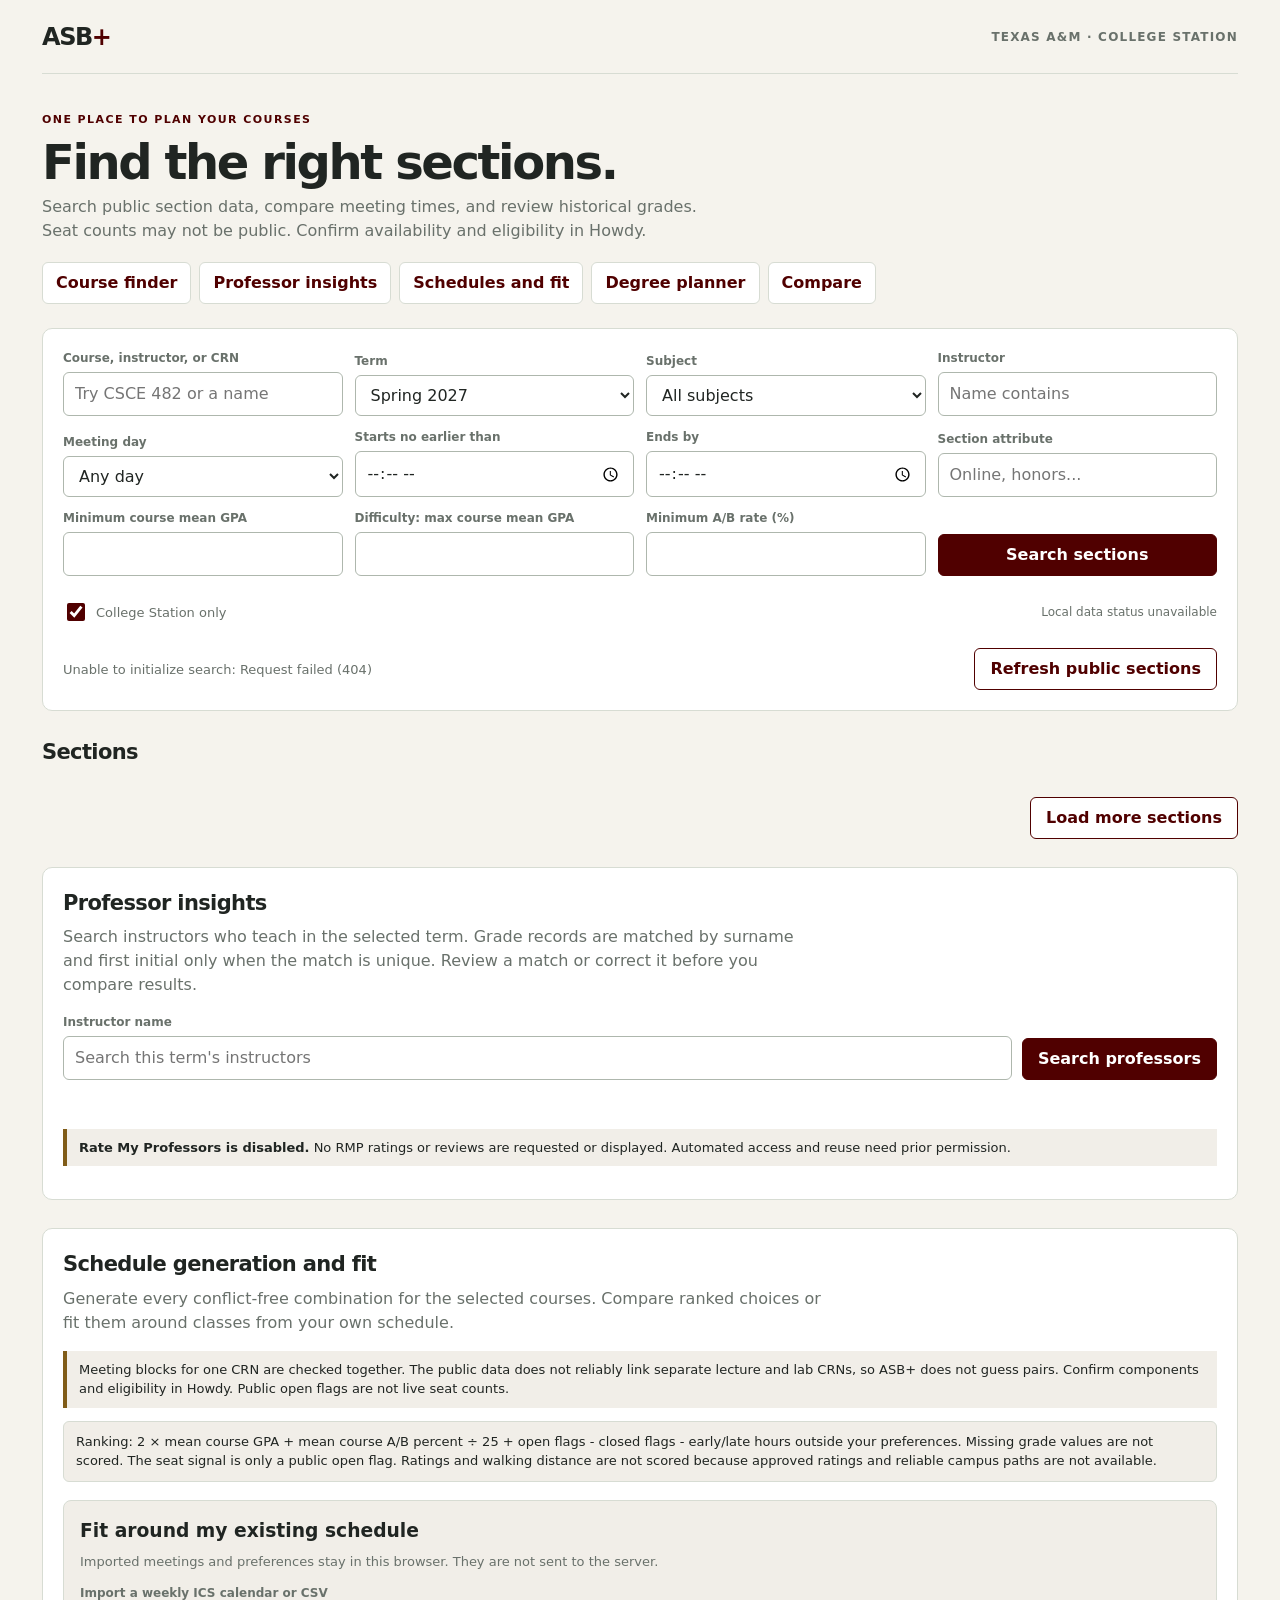
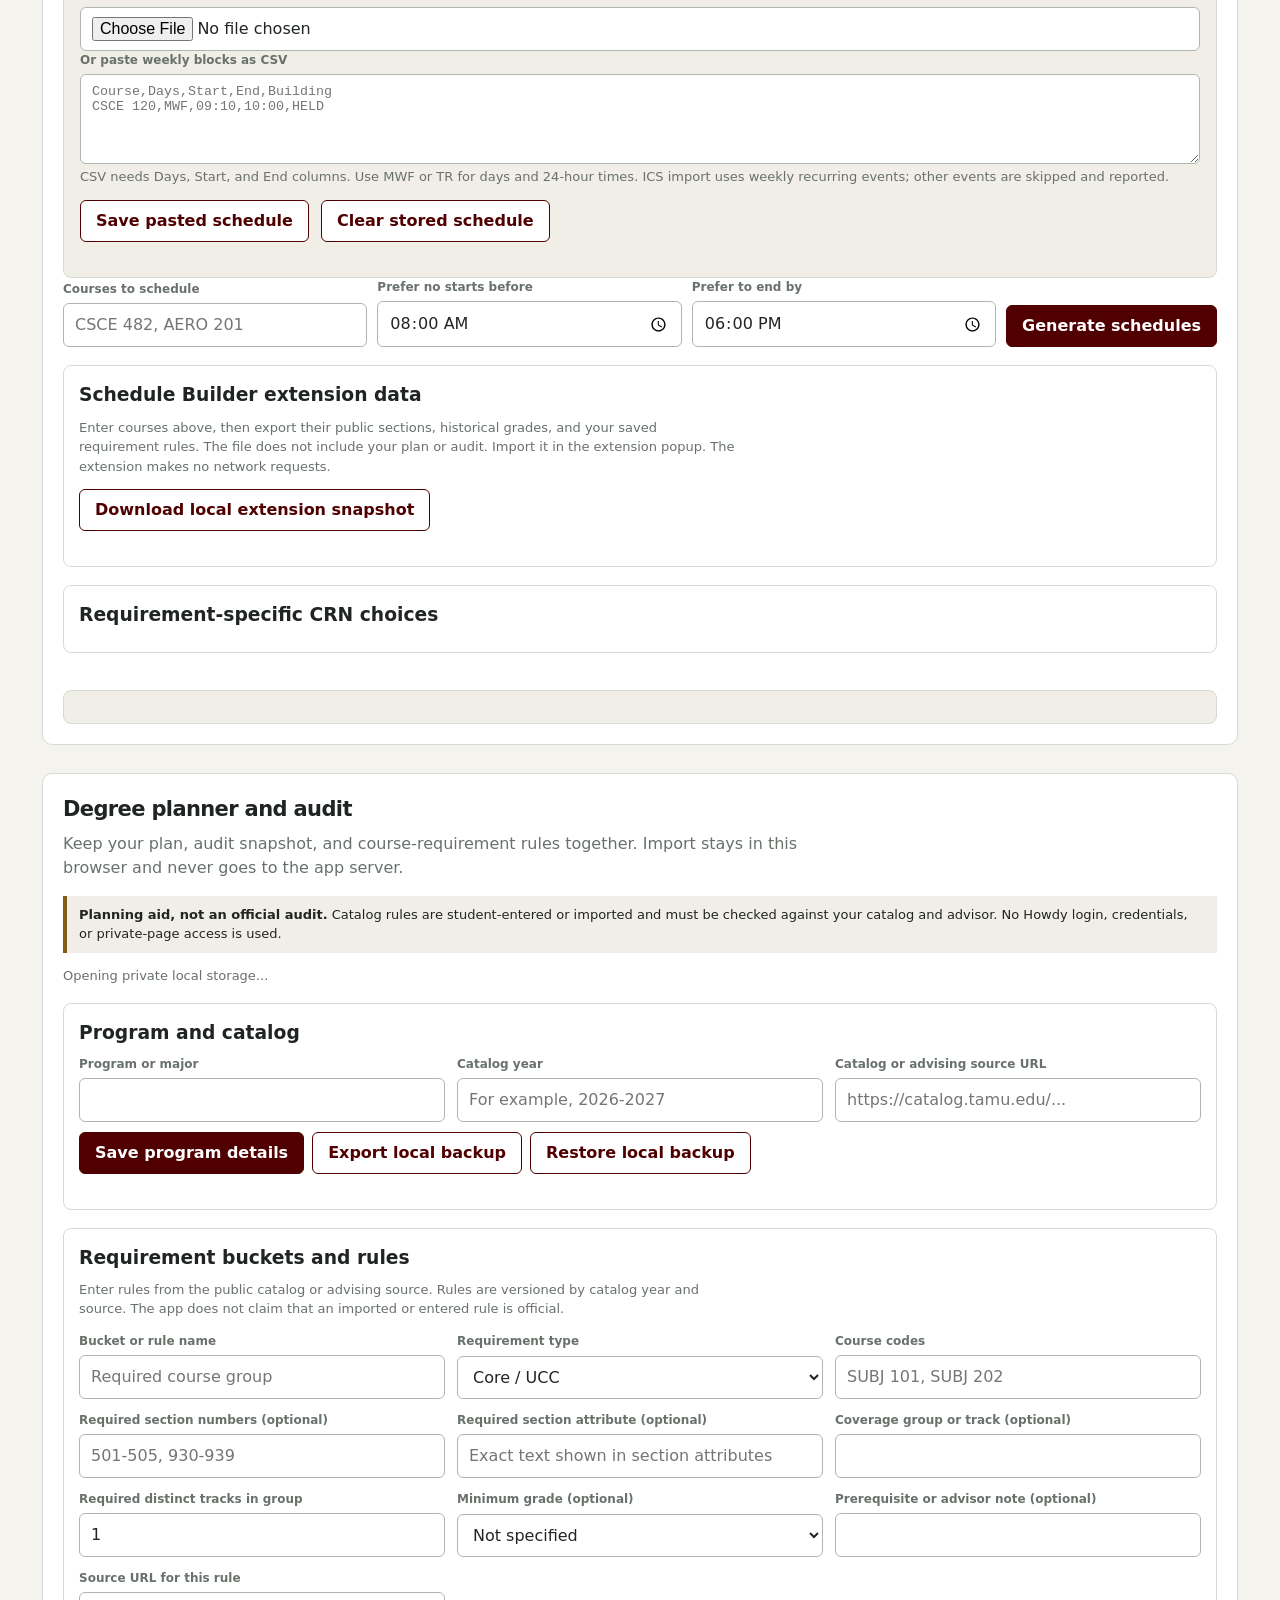
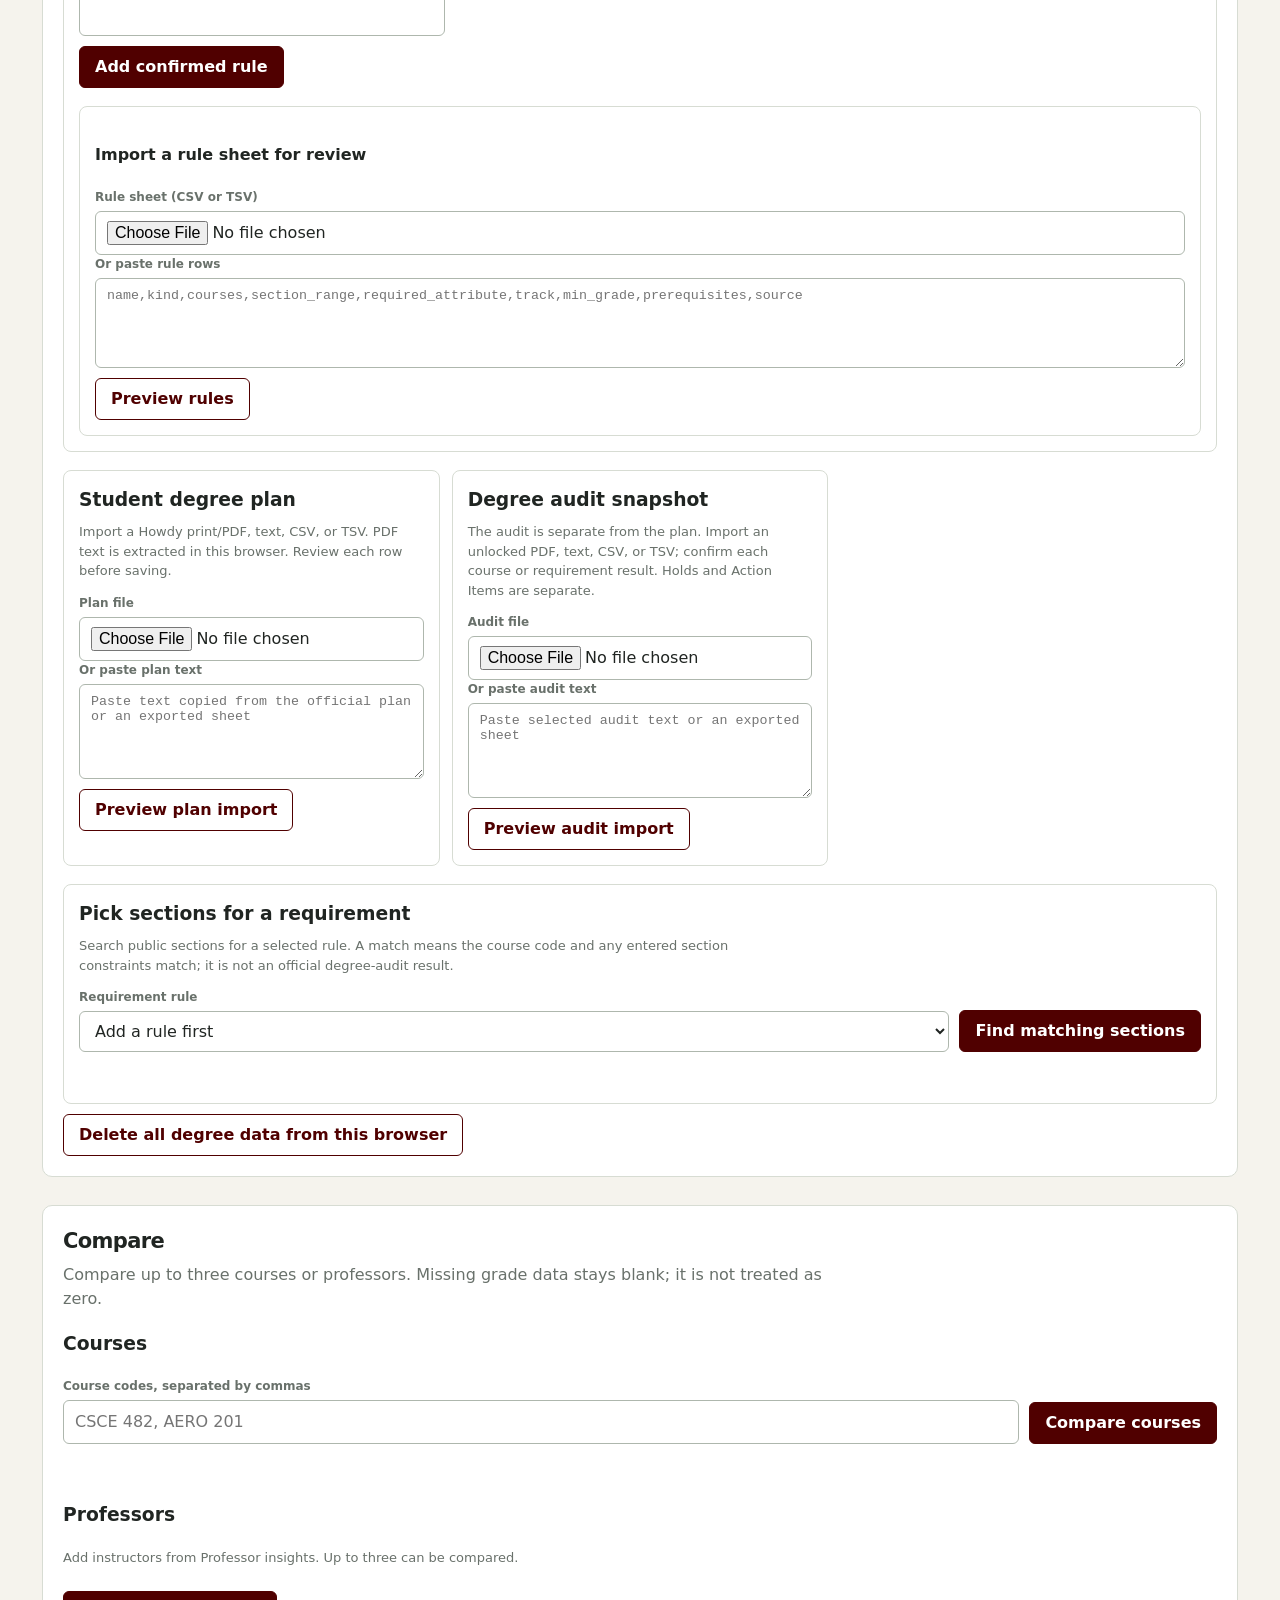
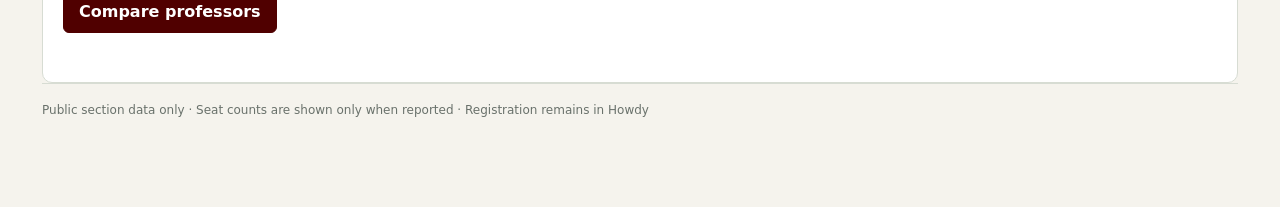
==== commit 695a91cb: "Add local Schedule Builder overlay" ====
--- a/static/index.html
+++ b/static/index.html
@@ -74,6 +74,12 @@
 <button class="button" id="generate-schedules" type="button">Generate schedules</button>
 <button class="button secondary" id="cancel-schedules" type="button" hidden>Cancel generation</button>
 </div>
+<section class="degree-subpanel" aria-labelledby="extension-export-heading">
+<h3 id="extension-export-heading">Schedule Builder extension data</h3>
+<p class="subtext">Enter courses above, then export their public sections, historical grades, and your saved requirement rules. The file does not include your plan or audit. Import it in the extension popup. The extension makes no network requests.</p>
+<div class="degree-actions"><button class="button secondary" id="export-extension-snapshot" type="button">Download local extension snapshot</button></div>
+<div id="extension-export-status" class="status" role="status" aria-live="polite"></div>
+</section>
 <section class="degree-subpanel" aria-labelledby="schedule-degree-heading">
 <h3 id="schedule-degree-heading">Requirement-specific CRN choices</h3>
 <div id="schedule-degree-choices"></div>
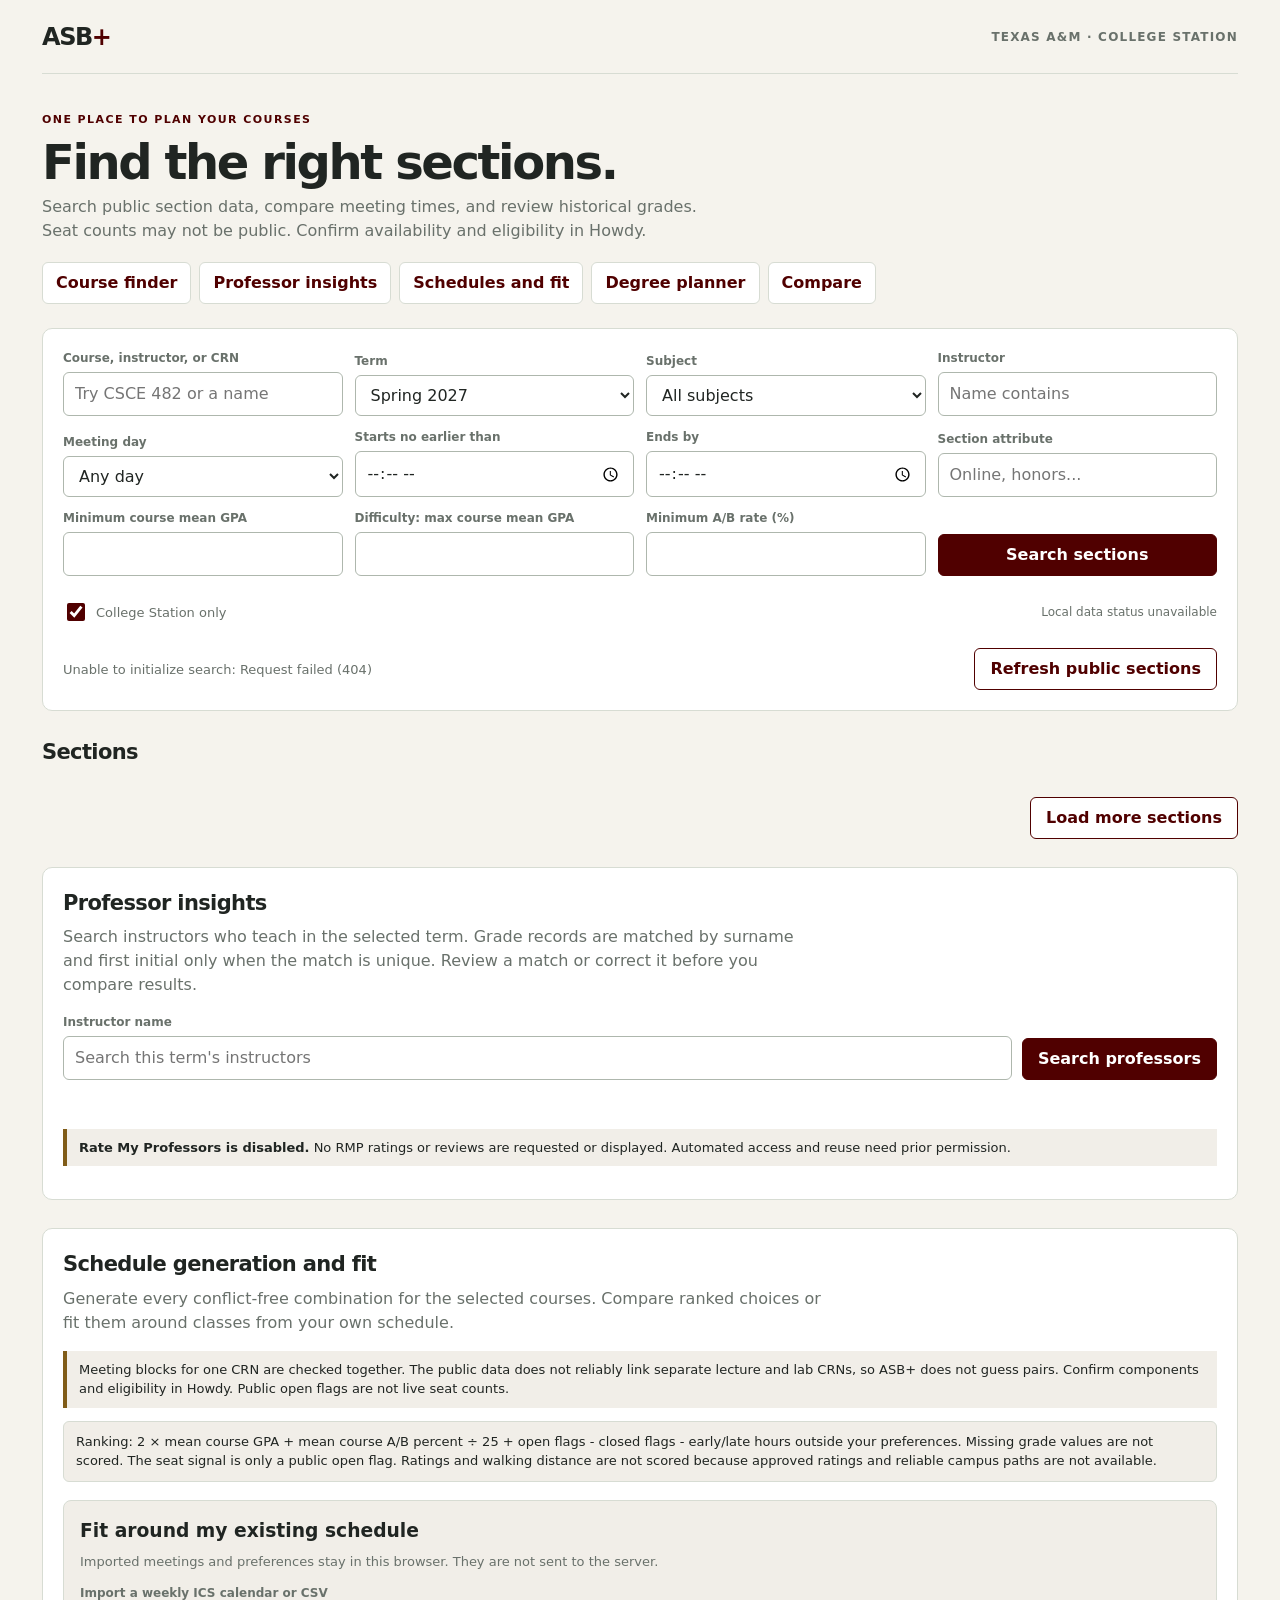
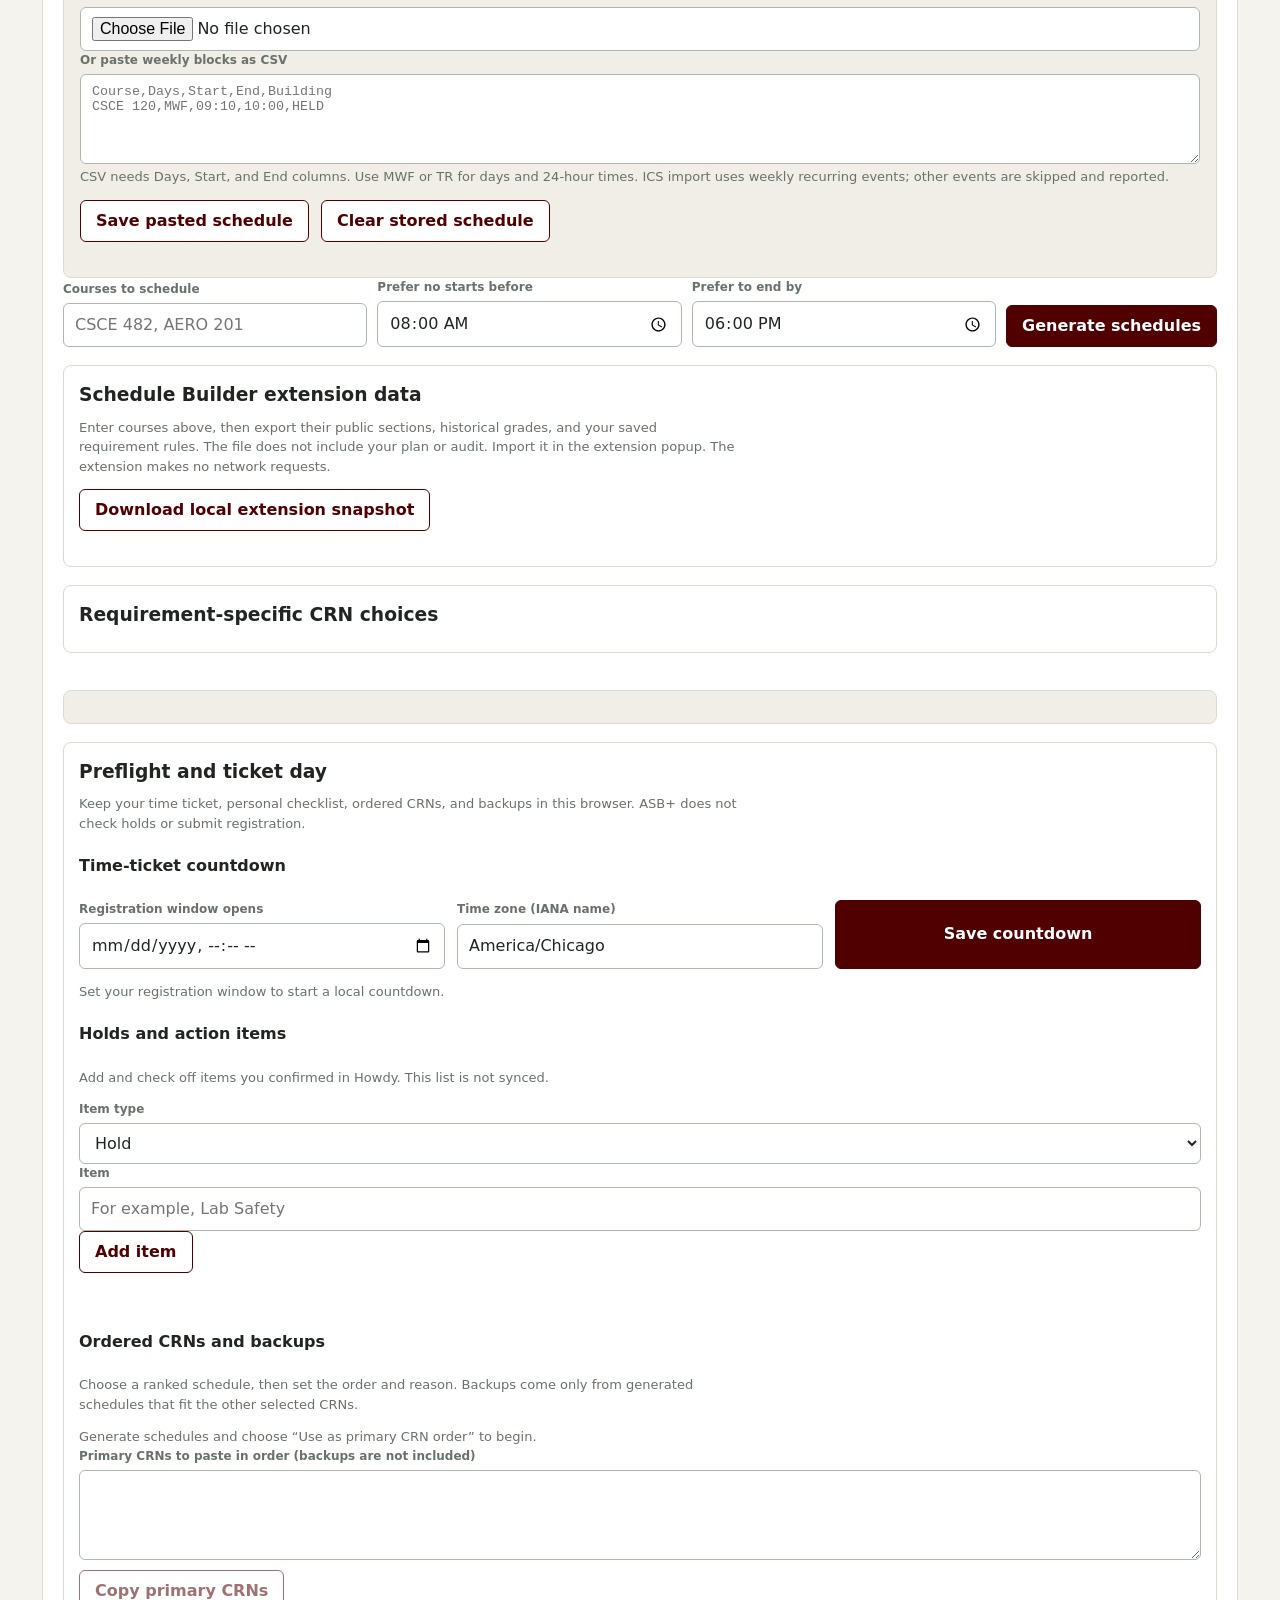
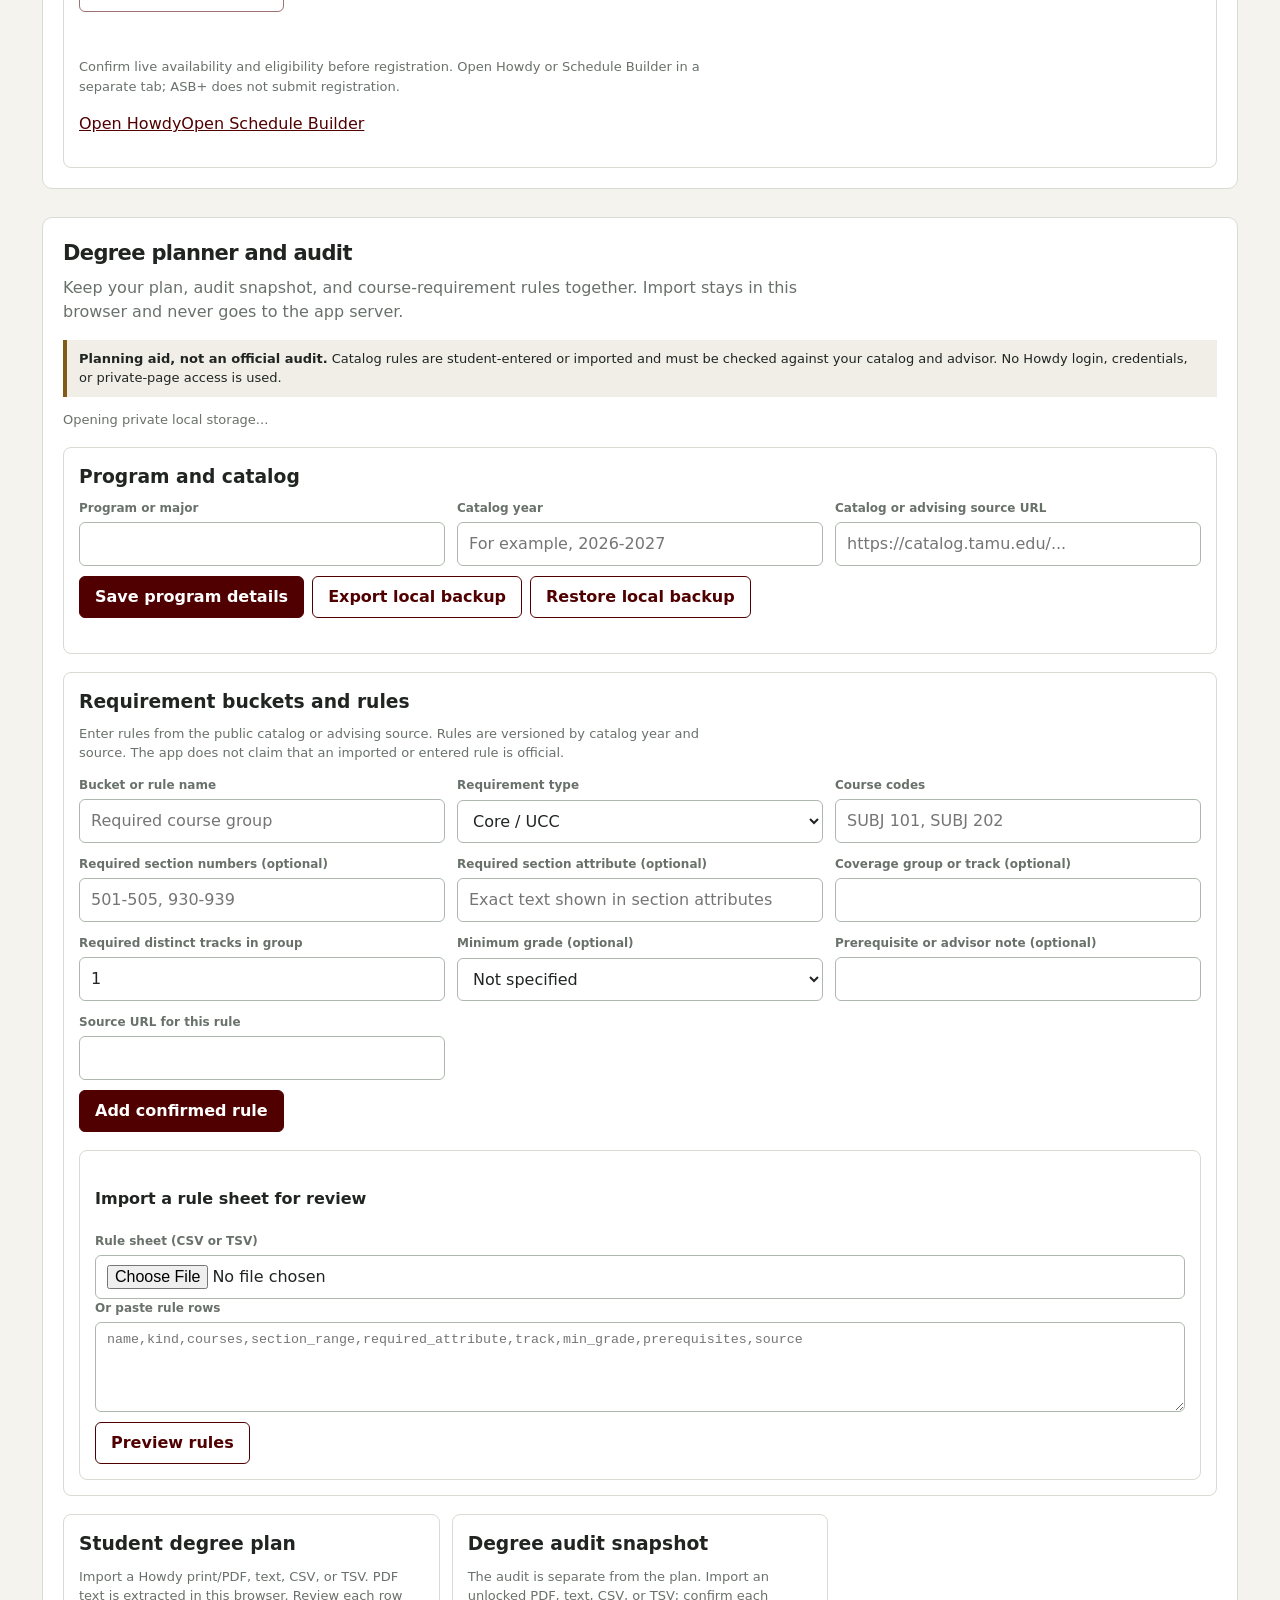
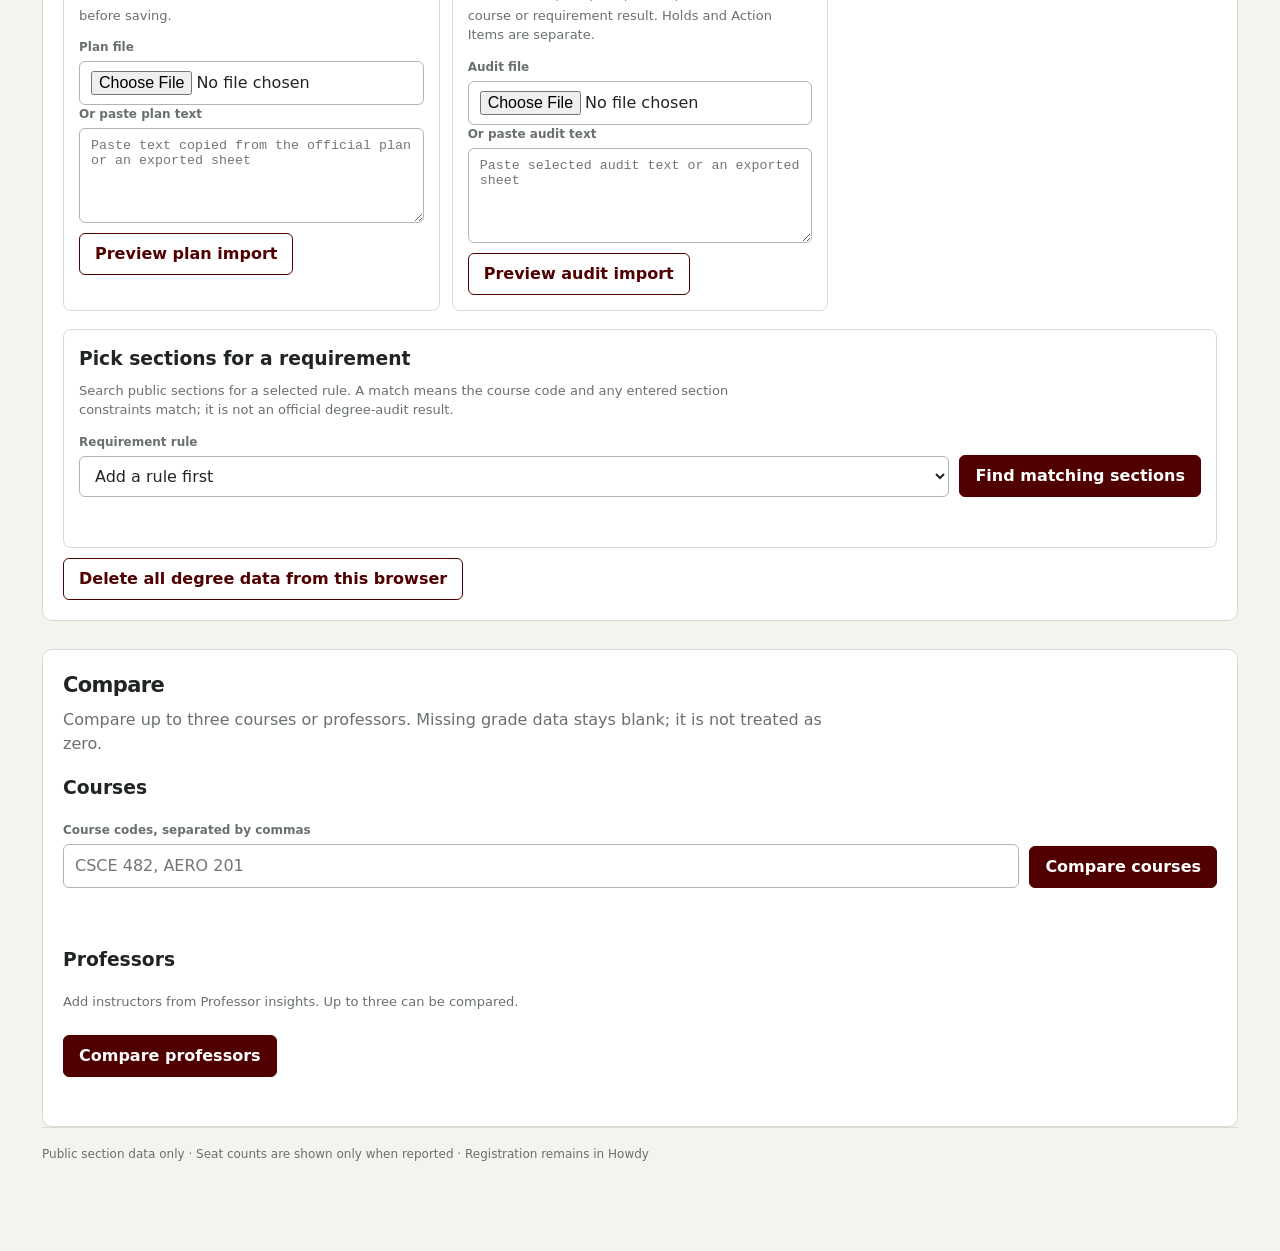
==== commit 6584a1e8: "Add local registration preflight tools" ====
--- a/static/index.html
+++ b/static/index.html
@@ -5,6 +5,7 @@
 <meta name="viewport" content="width=device-width, initial-scale=1">
 <meta name="theme-color" content="#f5f3ed">
 <title>ASB+ | Course finder</title>
+<link rel="stylesheet" href="/preflight.css">
 <style>
 :root{color-scheme:light;--paper:#f5f3ed;--surface:#fff;--ink:#202522;--muted:#69716b;--line:#d7dcd3;--maroon:#500000;--maroon-2:#741d26;--soft:#f1eee8;--green:#286248;--amber:#805c18;--danger:#943e32;--focus:#b46a20}*{box-sizing:border-box}body{margin:0;background:var(--paper);color:var(--ink);font:16px/1.5 Inter,ui-sans-serif,system-ui,-apple-system,"Segoe UI",sans-serif}button,input,select{font:inherit}button,a,select,input{min-height:40px}button:focus-visible,a:focus-visible,input:focus-visible,select:focus-visible,summary:focus-visible{outline:3px solid var(--focus);outline-offset:3px}a{color:var(--maroon)}.skip{position:absolute;inset-block-start:-100px;inset-inline-start:16px;background:var(--surface);padding:10px;z-index:5}.skip:focus{inset-block-start:12px}.wrap{max-width:1260px;margin:auto;padding:0 32px}.topbar{height:74px;border-bottom:1px solid var(--line);display:flex;align-items:center;justify-content:space-between}.brand{font-weight:850;letter-spacing:-.06em;font-size:24px}.brand span{color:var(--maroon)}.campus{font-size:12px;letter-spacing:.1em;color:var(--muted);font-weight:700}.hero{padding:38px 0 26px}.eyebrow{text-transform:uppercase;letter-spacing:.13em;color:var(--maroon);font-weight:750;font-size:11px}h1{font-size:clamp(32px,5vw,48px);letter-spacing:-.05em;line-height:1.06;margin:8px 0}.subtitle{color:var(--muted);margin:0;max-width:65ch}.main{padding-bottom:64px}.panel{background:var(--surface);border:1px solid var(--line);border-radius:10px;padding:20px}.filters{display:grid;grid-template-columns:minmax(220px,1fr) minmax(150px,200px) minmax(160px,220px) auto;gap:12px;align-items:end}.field{display:grid;gap:5px}.field label,.filter-title{font-size:12px;color:var(--muted);font-weight:700}.field input,.field select{width:100%;border:1px solid #aeb7ad;border-radius:6px;padding:9px 11px;background:var(--surface);color:var(--ink)}.button{background:var(--maroon);color:#fff;border:1px solid var(--maroon);border-radius:6px;padding:8px 15px;font-weight:700;cursor:pointer}.button.secondary{background:var(--surface);color:var(--maroon)}.button:disabled{opacity:.55;cursor:wait}.toolrow{display:flex;justify-content:space-between;gap:12px;align-items:center;margin-top:13px}.check{display:flex;align-items:center;gap:8px;font-size:13px;color:var(--muted)}.check input{width:18px;height:18px;accent-color:var(--maroon)}.source{font-size:12px;color:var(--muted)}.source strong{color:var(--ink)}.results-head{display:flex;justify-content:space-between;align-items:baseline;gap:12px;margin:26px 0 12px}h2{font-size:21px;letter-spacing:-.03em;margin:0}.count{font-size:13px;color:var(--muted)}.cards{display:grid;gap:10px}.section{background:var(--surface);border:1px solid var(--line);border-radius:8px;padding:16px;display:grid;grid-template-columns:minmax(180px,1.1fr) minmax(180px,1.2fr) minmax(160px,1fr) minmax(145px,.8fr);gap:16px;align-items:start}.course{font-weight:800;color:var(--maroon)}.section-title{font-weight:650;margin-top:3px}.subtext{font-size:13px;color:var(--muted);margin-top:3px}.label{font-size:10px;text-transform:uppercase;letter-spacing:.1em;color:var(--muted);font-weight:750}.availability{font-size:13px;font-weight:750}.availability.open{color:var(--green)}.availability.closed{color:var(--danger)}.availability.unknown{color:var(--amber)}.mini{font-size:12px;color:var(--muted)}.linkbutton{border:0;background:transparent;color:var(--maroon);font-weight:750;text-decoration:underline;text-underline-offset:3px;padding:4px 0;cursor:pointer}.actions{display:flex;flex-direction:column;align-items:flex-start}.pages{display:flex;justify-content:space-between;align-items:center;margin-top:16px}.empty,.error{padding:20px;background:var(--surface);border:1px solid var(--line);border-radius:8px}.error{border-inline-start:4px solid var(--danger)}.empty p,.error p{margin:4px 0}.hidden{display:none!important}dialog{width:min(760px,calc(100% - 24px));max-height:85vh;border:1px solid var(--line);border-radius:10px;padding:0;color:var(--ink);box-shadow:0 18px 50px #0003}dialog::backdrop{background:#17191880}.dialog-head{display:flex;justify-content:space-between;align-items:center;padding:17px 20px;border-bottom:1px solid var(--line)}.dialog-body{padding:20px;overflow:auto}.iconbutton{border:1px solid var(--line);border-radius:5px;background:var(--surface);color:var(--ink);padding:6px 10px;cursor:pointer}.grade-table-wrap{overflow:auto}table{width:100%;border-collapse:collapse;min-width:540px;text-align:left}th,td{padding:9px;border-bottom:1px solid var(--line);font-size:13px}th{font-size:11px;color:var(--muted);text-transform:uppercase;letter-spacing:.06em}footer{border-top:1px solid var(--line);padding:17px 0 24px;color:var(--muted);font-size:12px}.status{min-height:1.5em;color:var(--muted);font-size:13px}@media(max-width:820px){.filters{grid-template-columns:1fr 1fr}.section{grid-template-columns:1fr 1fr}.actions{grid-column:1/-1;flex-direction:row;gap:16px;align-items:center}}@media(max-width:560px){.wrap{padding-inline:16px}.topbar{height:62px}.campus{font-size:10px}.hero{padding:29px 0 21px}.panel{padding:15px}.filters{grid-template-columns:1fr}.toolrow,.results-head{align-items:flex-start;flex-direction:column}.section{grid-template-columns:1fr;gap:10px}.actions{grid-column:auto}.pages{gap:10px}.button{min-height:44px}}@media(prefers-reduced-motion:reduce){*,*::before,*::after{scroll-behavior:auto!important}}
 .filters{grid-template-columns:repeat(4,minmax(0,1fr))}@media(max-width:820px){.filters{grid-template-columns:repeat(2,minmax(0,1fr))}}@media(max-width:560px){.filters{grid-template-columns:1fr}}
@@ -89,6 +90,43 @@
 <div id="schedule-results" aria-busy="false"></div>
 <button class="button secondary" id="schedule-more" type="button" hidden>Load more schedules</button>
 <div id="schedule-comparison" class="profile-box"></div>
+<section id="preflight-tools" class="degree-subpanel" aria-labelledby="preflight-heading">
+<h3 id="preflight-heading">Preflight and ticket day</h3>
+<p class="subtext">Keep your time ticket, personal checklist, ordered CRNs, and backups in this browser. ASB+ does not check holds or submit registration.</p>
+<div class="preflight-ticket">
+<h4>Time-ticket countdown</h4>
+<form id="preflight-ticket-form" class="degree-grid">
+<div class="field"><label for="preflight-ticket-time">Registration window opens</label><input id="preflight-ticket-time" type="datetime-local" required></div>
+<div class="field"><label for="preflight-ticket-zone">Time zone (IANA name)</label><input id="preflight-ticket-zone" value="America/Chicago" required autocomplete="off" placeholder="America/Chicago"></div>
+<div class="field preflight-ticket-submit"><button class="button" type="submit">Save countdown</button></div>
+</form>
+<p id="preflight-countdown" class="status" role="status" aria-live="polite">Set your registration window to start a local countdown.</p>
+</div>
+<div class="preflight-grid">
+<section aria-labelledby="preflight-checklist-heading">
+<h4 id="preflight-checklist-heading">Holds and action items</h4>
+<p class="subtext">Add and check off items you confirmed in Howdy. This list is not synced.</p>
+<form id="preflight-item-form" class="preflight-add">
+<div class="field"><label for="preflight-item-kind">Item type</label><select id="preflight-item-kind"><option>Hold</option><option>Action item</option></select></div>
+<div class="field"><label for="preflight-item-text">Item</label><input id="preflight-item-text" maxlength="240" required placeholder="For example, Lab Safety"></div>
+<button class="button secondary" type="submit">Add item</button>
+</form>
+<ul id="preflight-checklist" class="preflight-list"></ul>
+<p id="preflight-checklist-status" class="status" role="status" aria-live="polite"></p>
+</section>
+<section aria-labelledby="preflight-order-heading">
+<h4 id="preflight-order-heading">Ordered CRNs and backups</h4>
+<p class="subtext">Choose a ranked schedule, then set the order and reason. Backups come only from generated schedules that fit the other selected CRNs.</p>
+<div id="preflight-order-status" class="status" role="status" aria-live="polite">Generate schedules and choose “Use as primary CRN order” to begin.</div>
+<div id="preflight-order"></div>
+<div class="field"><label for="preflight-crn-list">Primary CRNs to paste in order (backups are not included)</label><textarea id="preflight-crn-list" rows="4" readonly></textarea></div>
+<div class="degree-actions"><button class="button secondary" id="preflight-copy-crns" type="button" disabled>Copy primary CRNs</button></div>
+<p id="preflight-copy-status" class="status" role="status" aria-live="polite"></p>
+<p class="subtext">Confirm live availability and eligibility before registration. Open Howdy or Schedule Builder in a separate tab; ASB+ does not submit registration.</p>
+<p class="preflight-links"><a href="https://howdy.tamu.edu/" target="_blank" rel="noopener noreferrer">Open Howdy</a><a href="https://tamu.collegescheduler.com/" target="_blank" rel="noopener noreferrer">Open Schedule Builder</a></p>
+</section>
+</div>
+</section>
 </section>
 <section id="degree-tools" class="panel tool-panel" aria-labelledby="degree-heading">
 <h2 id="degree-heading">Degree planner and audit</h2>
@@ -183,6 +221,7 @@
 <dialog id="grade-dialog" aria-labelledby="grade-title"><div class="dialog-head"><h2 id="grade-title">Historical grade distributions</h2><button class="iconbutton" type="button" id="close-dialog">Close</button></div><div class="dialog-body"><p class="subtext" id="grade-course"></p><div id="grade-status" class="status" role="status" aria-live="polite"></div><div id="grade-content"></div></div></dialog>
 <script src="/schedule.js"></script>
 <script src="/degree.js"></script>
+<script src="/preflight.js"></script>
 <script>
 const $ = selector => document.querySelector(selector);
 const state = { offset: 0, limit: 100, request: 0, gradeRequest: 0 };
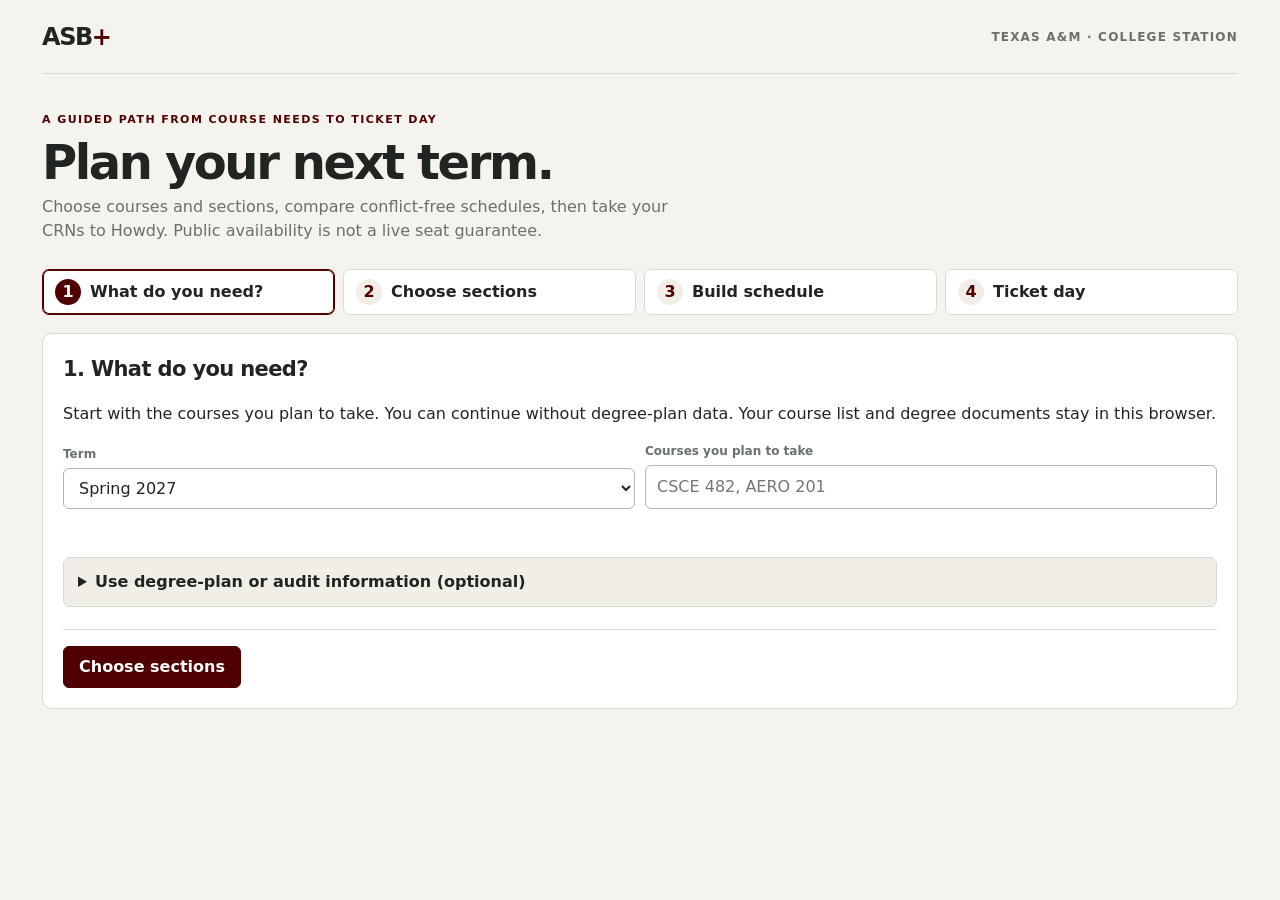
==== commit d135fb5d: "Improve guided planning flow" ====
--- a/static/index.html
+++ b/static/index.html
@@ -4,7 +4,7 @@
 <meta charset="utf-8">
 <meta name="viewport" content="width=device-width, initial-scale=1">
 <meta name="theme-color" content="#f5f3ed">
-<title>ASB+ | Course finder</title>
+<title>ASB+ | Guided schedule planning</title>
 <link rel="stylesheet" href="/preflight.css">
 <style>
 :root{color-scheme:light;--paper:#f5f3ed;--surface:#fff;--ink:#202522;--muted:#69716b;--line:#d7dcd3;--maroon:#500000;--maroon-2:#741d26;--soft:#f1eee8;--green:#286248;--amber:#805c18;--danger:#943e32;--focus:#b46a20}*{box-sizing:border-box}body{margin:0;background:var(--paper);color:var(--ink);font:16px/1.5 Inter,ui-sans-serif,system-ui,-apple-system,"Segoe UI",sans-serif}button,input,select{font:inherit}button,a,select,input{min-height:40px}button:focus-visible,a:focus-visible,input:focus-visible,select:focus-visible,summary:focus-visible{outline:3px solid var(--focus);outline-offset:3px}a{color:var(--maroon)}.skip{position:absolute;inset-block-start:-100px;inset-inline-start:16px;background:var(--surface);padding:10px;z-index:5}.skip:focus{inset-block-start:12px}.wrap{max-width:1260px;margin:auto;padding:0 32px}.topbar{height:74px;border-bottom:1px solid var(--line);display:flex;align-items:center;justify-content:space-between}.brand{font-weight:850;letter-spacing:-.06em;font-size:24px}.brand span{color:var(--maroon)}.campus{font-size:12px;letter-spacing:.1em;color:var(--muted);font-weight:700}.hero{padding:38px 0 26px}.eyebrow{text-transform:uppercase;letter-spacing:.13em;color:var(--maroon);font-weight:750;font-size:11px}h1{font-size:clamp(32px,5vw,48px);letter-spacing:-.05em;line-height:1.06;margin:8px 0}.subtitle{color:var(--muted);margin:0;max-width:65ch}.main{padding-bottom:64px}.panel{background:var(--surface);border:1px solid var(--line);border-radius:10px;padding:20px}.filters{display:grid;grid-template-columns:minmax(220px,1fr) minmax(150px,200px) minmax(160px,220px) auto;gap:12px;align-items:end}.field{display:grid;gap:5px}.field label,.filter-title{font-size:12px;color:var(--muted);font-weight:700}.field input,.field select{width:100%;border:1px solid #aeb7ad;border-radius:6px;padding:9px 11px;background:var(--surface);color:var(--ink)}.button{background:var(--maroon);color:#fff;border:1px solid var(--maroon);border-radius:6px;padding:8px 15px;font-weight:700;cursor:pointer}.button.secondary{background:var(--surface);color:var(--maroon)}.button:disabled{opacity:.55;cursor:wait}.toolrow{display:flex;justify-content:space-between;gap:12px;align-items:center;margin-top:13px}.check{display:flex;align-items:center;gap:8px;font-size:13px;color:var(--muted)}.check input{width:18px;height:18px;accent-color:var(--maroon)}.source{font-size:12px;color:var(--muted)}.source strong{color:var(--ink)}.results-head{display:flex;justify-content:space-between;align-items:baseline;gap:12px;margin:26px 0 12px}h2{font-size:21px;letter-spacing:-.03em;margin:0}.count{font-size:13px;color:var(--muted)}.cards{display:grid;gap:10px}.section{background:var(--surface);border:1px solid var(--line);border-radius:8px;padding:16px;display:grid;grid-template-columns:minmax(180px,1.1fr) minmax(180px,1.2fr) minmax(160px,1fr) minmax(145px,.8fr);gap:16px;align-items:start}.course{font-weight:800;color:var(--maroon)}.section-title{font-weight:650;margin-top:3px}.subtext{font-size:13px;color:var(--muted);margin-top:3px}.label{font-size:10px;text-transform:uppercase;letter-spacing:.1em;color:var(--muted);font-weight:750}.availability{font-size:13px;font-weight:750}.availability.open{color:var(--green)}.availability.closed{color:var(--danger)}.availability.unknown{color:var(--amber)}.mini{font-size:12px;color:var(--muted)}.linkbutton{border:0;background:transparent;color:var(--maroon);font-weight:750;text-decoration:underline;text-underline-offset:3px;padding:4px 0;cursor:pointer}.actions{display:flex;flex-direction:column;align-items:flex-start}.pages{display:flex;justify-content:space-between;align-items:center;margin-top:16px}.empty,.error{padding:20px;background:var(--surface);border:1px solid var(--line);border-radius:8px}.error{border-inline-start:4px solid var(--danger)}.empty p,.error p{margin:4px 0}.hidden{display:none!important}dialog{width:min(760px,calc(100% - 24px));max-height:85vh;border:1px solid var(--line);border-radius:10px;padding:0;color:var(--ink);box-shadow:0 18px 50px #0003}dialog::backdrop{background:#17191880}.dialog-head{display:flex;justify-content:space-between;align-items:center;padding:17px 20px;border-bottom:1px solid var(--line)}.dialog-body{padding:20px;overflow:auto}.iconbutton{border:1px solid var(--line);border-radius:5px;background:var(--surface);color:var(--ink);padding:6px 10px;cursor:pointer}.grade-table-wrap{overflow:auto}table{width:100%;border-collapse:collapse;min-width:540px;text-align:left}th,td{padding:9px;border-bottom:1px solid var(--line);font-size:13px}th{font-size:11px;color:var(--muted);text-transform:uppercase;letter-spacing:.06em}footer{border-top:1px solid var(--line);padding:17px 0 24px;color:var(--muted);font-size:12px}.status{min-height:1.5em;color:var(--muted);font-size:13px}@media(max-width:820px){.filters{grid-template-columns:1fr 1fr}.section{grid-template-columns:1fr 1fr}.actions{grid-column:1/-1;flex-direction:row;gap:16px;align-items:center}}@media(max-width:560px){.wrap{padding-inline:16px}.topbar{height:62px}.campus{font-size:10px}.hero{padding:29px 0 21px}.panel{padding:15px}.filters{grid-template-columns:1fr}.toolrow,.results-head{align-items:flex-start;flex-direction:column}.section{grid-template-columns:1fr;gap:10px}.actions{grid-column:auto}.pages{gap:10px}.button{min-height:44px}}@media(prefers-reduced-motion:reduce){*,*::before,*::after{scroll-behavior:auto!important}}
@@ -14,17 +14,74 @@
 .field textarea{width:100%;min-height:90px;border:1px solid #aeb7ad;border-radius:6px;padding:9px 11px;background:var(--surface);color:var(--ink);resize:vertical}.schedule-note{margin:10px 0;padding:10px 12px;border:1px solid var(--line);border-radius:6px;background:var(--soft);font-size:13px}.schedule-option{margin-top:12px;padding:15px;border:1px solid var(--line);border-radius:8px;background:var(--surface)}.schedule-option-head{display:flex;justify-content:space-between;align-items:center;gap:12px}.schedule-option h3{font-size:17px;margin:0}.schedule-option .grade-table-wrap{margin-top:10px}
  .degree-grid{display:grid;grid-template-columns:repeat(3,minmax(0,1fr));gap:12px}.degree-subpanel{margin-top:18px;padding:15px;border:1px solid var(--line);border-radius:8px;background:var(--surface)}.degree-subpanel h3{margin:0 0 8px}.degree-subpanel .subtext{max-width:80ch}.degree-rule-card,.degree-import-row,.degree-section-card{margin-top:10px;padding:13px;border:1px solid var(--line);border-radius:7px;background:var(--surface)}.degree-rule-card h4,.degree-import-row h4{margin:0 0 5px}.degree-import-row{display:grid;gap:8px}.degree-import-row label.check{align-items:flex-start}.degree-rule-summary{color:var(--muted);font-size:13px}.degree-badge{display:inline-block;padding:2px 7px;border:1px solid var(--line);border-radius:999px;font-size:12px;font-weight:700}.degree-actions{display:flex;gap:8px;flex-wrap:wrap;margin-top:10px}.degree-inline{display:flex;align-items:center;gap:8px;flex-wrap:wrap}.degree-danger{color:var(--danger)}@media(max-width:760px){.degree-grid{grid-template-columns:repeat(2,minmax(0,1fr))}}@media(max-width:560px){.degree-grid{grid-template-columns:1fr}.degree-subpanel{padding:12px}}
 </style>
+<style>
+.flow-progress{display:grid;grid-template-columns:repeat(4,minmax(0,1fr));gap:8px;margin:0 0 18px}.flow-progress button{display:flex;align-items:center;gap:9px;justify-content:flex-start;border:1px solid var(--line);border-radius:7px;background:var(--surface);color:var(--ink);padding:9px 12px;font-weight:700;text-align:left}.flow-progress button span{display:grid;place-items:center;width:26px;height:26px;min-height:26px;border-radius:50%;background:var(--soft);color:var(--maroon)}.flow-progress button[aria-current=step]{border-color:var(--maroon);box-shadow:inset 0 0 0 1px var(--maroon)}.flow-progress button[aria-current=step] span{background:var(--maroon);color:white}.flow-step[hidden]{display:none}.flow-step>.panel{margin:0}.flow-step h2{margin-top:0}.flow-actions{display:flex;justify-content:space-between;gap:10px;flex-wrap:wrap;margin-top:22px;padding-top:16px;border-top:1px solid var(--line)}.flow-optional{margin-top:16px;padding:12px 14px;border:1px solid var(--line);border-radius:7px;background:var(--soft)}.flow-optional>summary{font-weight:700;cursor:pointer}.flow-course-choices{display:flex;flex-wrap:wrap;gap:8px;margin:12px 0}.flow-course-choices button[aria-pressed=true]{background:var(--maroon);color:#fff;border-color:var(--maroon)}.section-search-form{display:grid;grid-template-columns:minmax(200px,1fr) auto;gap:10px;align-items:end}.section-search-form .field{margin:0}.section-search-form>details{grid-column:1/-1}.section-search-form>details>summary{cursor:pointer;color:var(--maroon);font-weight:700}.section-search-form .filters{margin-top:12px}.inline-history{margin-top:7px}.inline-history summary{cursor:pointer;color:var(--maroon);font-size:14px}.inline-history-result{margin-top:8px}.inline-history-result .grade-table-wrap{max-height:300px}.flow-step #degree-tools{margin:12px 0}.flow-step #degree-tools>h2{font-size:1.25rem}.flow-step #schedule-tools{margin:0}.flow-step #compare-tools{margin:12px 0}.flow-step #preflight-tools{margin:0}.flow-step .results-head{margin-top:20px}.flow-step .source{color:var(--muted)}@media(max-width:640px){.flow-progress{grid-template-columns:repeat(2,minmax(0,1fr))}.flow-progress button{padding:8px;font-size:14px}.section-search-form{grid-template-columns:1fr}.section-search-form>details{grid-column:auto}.flow-actions button{flex:1 1 100%}}
+</style>
+<style>.flow-step #schedule-comparison:empty{display:none}</style>
 </head>
 <body>
-<a class="skip" href="#main">Skip to course results</a>
+<a class="skip" href="#flow-step-needs">Skip to course planning</a>
 <div class="wrap">
 <header class="topbar"><div class="brand">ASB<span>+</span></div><div class="campus">TEXAS A&amp;M · COLLEGE STATION</div></header>
-<section class="hero"><div class="eyebrow">One place to plan your courses</div><h1>Find the right sections.</h1><p class="subtitle">Search public section data, compare meeting times, and review historical grades. Seat counts may not be public. Confirm availability and eligibility in Howdy.</p></section>
-<nav class="navtabs" aria-label="Main screens"><a href="#main">Course finder</a><a href="#professor-tools">Professor insights</a><a href="#schedule-tools">Schedules and fit</a><a href="#degree-tools">Degree planner</a><a href="#compare-tools">Compare</a></nav>
+<section class="hero"><div class="eyebrow">A guided path from course needs to ticket day</div><h1>Plan your next term.</h1><p class="subtitle">Choose courses and sections, compare conflict-free schedules, then take your CRNs to Howdy. Public availability is not a live seat guarantee.</p></section>
 <main id="main" class="main">
+<nav id="flow-progress" class="flow-progress" aria-label="Planning steps">
+<button type="button" data-flow-step="needs"><span>1</span> What do you need?</button>
+<button type="button" data-flow-step="sections"><span>2</span> Choose sections</button>
+<button type="button" data-flow-step="schedule"><span>3</span> Build schedule</button>
+<button type="button" data-flow-step="ticket"><span>4</span> Ticket day</button>
+</nav>
+<section id="flow-step-needs" class="flow-step" aria-labelledby="flow-needs-heading">
+<div class="panel">
+<h2 id="flow-needs-heading" tabindex="-1">1. What do you need?</h2>
+<p class="intro">Start with the courses you plan to take. You can continue without degree-plan data. Your course list and degree documents stay in this browser.</p>
+<div id="flow-needs-controls" class="search-row"></div>
+<p id="flow-course-status" class="status" role="status" aria-live="polite"></p>
+<details class="flow-optional"><summary>Use degree-plan or audit information (optional)</summary><p class="subtext">Import or review your own plan, audit, or confirmed rules. This is a planning aid, not an official audit. Degree data stays in this browser.</p><div id="flow-degree-slot"></div><div class="degree-actions"><button class="button secondary" id="flow-add-plan-courses" type="button">Add planned courses to my list</button></div><p id="flow-plan-courses-status" class="status" role="status" aria-live="polite"></p></details>
+<div class="flow-actions"><button class="button" id="continue-sections" type="button">Choose sections</button></div>
+</div>
+</section>
+<section id="flow-step-sections" class="flow-step" aria-labelledby="flow-sections-heading" hidden>
+<div class="panel">
+<h2 id="flow-sections-heading" tabindex="-1">2. Choose sections</h2>
+<p class="intro">Review meeting times, public availability, grade history, instructor history, and saved requirement matches. Add sections to carry their CRNs, the section IDs Howdy uses, into your schedule.</p>
+<div id="flow-course-choices" class="flow-course-choices" aria-label="Courses to review"></div>
+<p id="flow-choice-status" class="status" role="status" aria-live="polite">No sections selected yet.</p>
+<div id="flow-search-slot"></div>
+<div id="flow-results-slot"></div>
+<section class="degree-subpanel" aria-labelledby="flow-chosen-heading">
+<h3 id="flow-chosen-heading">Your chosen sections</h3>
+<p class="subtext">These choices carry into schedule building. They stay in this browser.</p>
+<div id="flow-chosen-sections"></div>
+</section>
+<details class="flow-optional"><summary>Check sections against a saved requirement rule (optional)</summary><div id="flow-requirement-slot"></div></details>
+<details class="flow-optional"><summary>Search all instructors (optional)</summary><div id="flow-professor-slot"></div></details>
+<div class="flow-actions"><button class="button secondary" id="back-needs" type="button">Back to course needs</button><button class="button" id="continue-schedule" type="button">Build schedule</button></div>
+</div>
+</section>
+<section id="flow-step-schedule" class="flow-step" aria-labelledby="flow-schedule-heading" hidden>
+<div class="panel">
+<h2 id="flow-schedule-heading" tabindex="-1">3. Build a schedule</h2>
+<p class="intro">Use your chosen courses and section IDs (CRNs). Generate conflict-free combinations, then choose the schedule to prepare for ticket day.</p>
+<div id="flow-schedule-summary" class="profile-box" aria-live="polite"></div>
+<div id="flow-schedule-slot"></div>
+<details class="flow-optional"><summary>Compare courses or professors (optional)</summary><div id="flow-compare-slot"></div></details>
+<div class="flow-actions"><button class="button secondary" id="back-sections" type="button">Back to section choices</button><button class="button" id="continue-ticket" type="button">Prepare for ticket day</button></div>
+</div>
+</section>
+<section id="flow-step-ticket" class="flow-step" aria-labelledby="flow-ticket-heading" hidden>
+<div class="panel">
+<h2 id="flow-ticket-heading" tabindex="-1">4. Ticket day</h2>
+<p class="intro">Review your local checklist and primary section IDs. Confirm live availability, holds, and eligibility in Howdy. ASB+ does not register you.</p>
+<div id="flow-ticket-slot"></div>
+<div class="flow-actions"><button class="button secondary" id="back-schedule" type="button">Back to schedules</button></div>
+</div>
+</section>
+</main>
+<div id="flow-content-source" hidden>
 <section class="panel" aria-label="Course search">
 <form id="filters" class="filters">
-<div class="field"><label for="query">Course, instructor, or CRN</label><input id="query" name="q" type="search" autocomplete="off" placeholder="Try CSCE 482 or a name"></div>
+<div class="field"><label for="query">Course, instructor, or section ID</label><input id="query" name="q" type="search" autocomplete="off" placeholder="Try CSCE 482 or a name"></div>
 <div class="field"><label for="term">Term</label><select id="term"><option value="202711">Spring 2027</option></select></div>
 <div class="field"><label for="subject">Subject</label><select id="subject"><option value="">All subjects</option></select></div>
 <div class="field"><label for="instructor">Instructor</label><input id="instructor" type="search" autocomplete="off" placeholder="Name contains"></div>
@@ -54,11 +111,11 @@
 <p class="warning-note"><strong>Rate My Professors is disabled.</strong> No RMP ratings or reviews are requested or displayed. Automated access and reuse need prior permission.</p>
 </section>
 <section id="schedule-tools" class="panel tool-panel" aria-labelledby="schedule-heading">
-<h2 id="schedule-heading">Schedule generation and fit</h2>
-<p class="intro">Generate every conflict-free combination for the selected courses. Compare ranked choices or fit them around classes from your own schedule.</p>
-<p class="warning-note">Meeting blocks for one CRN are checked together. The public data does not reliably link separate lecture and lab CRNs, so ASB+ does not guess pairs. Confirm components and eligibility in Howdy. Public open flags are not live seat counts.</p>
-<p class="schedule-note">Ranking: 2 × mean course GPA + mean course A/B percent ÷ 25 + open flags - closed flags - early/late hours outside your preferences. Missing grade values are not scored. The seat signal is only a public open flag. Ratings and walking distance are not scored because approved ratings and reliable campus paths are not available.</p>
-<div class="profile-box">
+<h2 id="schedule-heading">Schedule options</h2>
+<p class="intro">Each option lists meeting times, historical course data, and public availability.</p>
+<p class="warning-note">We check meeting-time conflicts within each listed section. Public data may not pair separate lecture and lab sections. Confirm class components, live availability, and eligibility in Howdy.</p>
+<p id="schedule-ranking-note" class="schedule-note">Ranking uses historical course GPA and A/B share, public open/closed flags, and how well meeting times fit your preferences. These are signals, not predictions. Exact score: 2 × mean GPA + mean A/B percent ÷ 25 + open flags - closed flags - early/late hours outside your preferences. Missing grade values are not scored.</p>
+<div id="existing-schedule-panel" class="profile-box">
 <h3>Fit around my existing schedule</h3>
 <p class="subtext">Imported meetings and preferences stay in this browser. They are not sent to the server.</p>
 <div class="field"><label for="schedule-file">Import a weekly ICS calendar or CSV</label><input id="schedule-file" type="file" accept=".ics,.csv,text/calendar,text/csv"></div>
@@ -69,7 +126,7 @@
 <div id="existing-schedule"></div>
 </div>
 <div class="search-row">
-<div class="field"><label for="schedule-courses">Courses to schedule</label><input id="schedule-courses" type="text" placeholder="CSCE 482, AERO 201"></div>
+<div class="field"><label for="schedule-courses">Courses you plan to take</label><input id="schedule-courses" type="text" placeholder="CSCE 482, AERO 201" autocomplete="off"></div>
 <div class="field"><label for="preferred-start">Prefer no starts before</label><input id="preferred-start" type="time" value="08:00"></div>
 <div class="field"><label for="preferred-end">Prefer to end by</label><input id="preferred-end" type="time" value="18:00"></div>
 <button class="button" id="generate-schedules" type="button">Generate schedules</button>
@@ -82,7 +139,7 @@
 <div id="extension-export-status" class="status" role="status" aria-live="polite"></div>
 </section>
 <section class="degree-subpanel" aria-labelledby="schedule-degree-heading">
-<h3 id="schedule-degree-heading">Requirement-specific CRN choices</h3>
+<h3 id="schedule-degree-heading">Chosen section CRNs</h3>
 <div id="schedule-degree-choices"></div>
 </section>
 <div id="schedule-status" class="status" role="status" aria-live="polite"></div>
@@ -91,13 +148,13 @@
 <button class="button secondary" id="schedule-more" type="button" hidden>Load more schedules</button>
 <div id="schedule-comparison" class="profile-box"></div>
 <section id="preflight-tools" class="degree-subpanel" aria-labelledby="preflight-heading">
-<h3 id="preflight-heading">Preflight and ticket day</h3>
-<p class="subtext">Keep your time ticket, personal checklist, ordered CRNs, and backups in this browser. ASB+ does not check holds or submit registration.</p>
+<h3 id="preflight-heading">Your registration checklist</h3>
+<p class="subtext">Keep your time ticket, personal checklist, section IDs, and backups in this browser. ASB+ does not check holds or submit registration.</p>
 <div class="preflight-ticket">
-<h4>Time-ticket countdown</h4>
+<h4>Registration time</h4>
 <form id="preflight-ticket-form" class="degree-grid">
 <div class="field"><label for="preflight-ticket-time">Registration window opens</label><input id="preflight-ticket-time" type="datetime-local" required></div>
-<div class="field"><label for="preflight-ticket-zone">Time zone (IANA name)</label><input id="preflight-ticket-zone" value="America/Chicago" required autocomplete="off" placeholder="America/Chicago"></div>
+<div class="field"><label for="preflight-ticket-zone">Time zone</label><input id="preflight-ticket-zone" value="America/Chicago" required autocomplete="off" placeholder="America/Chicago"></div>
 <div class="field preflight-ticket-submit"><button class="button" type="submit">Save countdown</button></div>
 </form>
 <p id="preflight-countdown" class="status" role="status" aria-live="polite">Set your registration window to start a local countdown.</p>
@@ -115,12 +172,12 @@
 <p id="preflight-checklist-status" class="status" role="status" aria-live="polite"></p>
 </section>
 <section aria-labelledby="preflight-order-heading">
-<h4 id="preflight-order-heading">Ordered CRNs and backups</h4>
-<p class="subtext">Choose a ranked schedule, then set the order and reason. Backups come only from generated schedules that fit the other selected CRNs.</p>
-<div id="preflight-order-status" class="status" role="status" aria-live="polite">Generate schedules and choose “Use as primary CRN order” to begin.</div>
+<h4 id="preflight-order-heading">Primary section IDs and backups</h4>
+<p class="subtext">Choose a ranked schedule, then set the section order and reason. Backups come only from generated schedules that fit the other selected sections.</p>
+<div id="preflight-order-status" class="status" role="status" aria-live="polite">Generate schedules and choose “Use as primary order” to begin.</div>
 <div id="preflight-order"></div>
-<div class="field"><label for="preflight-crn-list">Primary CRNs to paste in order (backups are not included)</label><textarea id="preflight-crn-list" rows="4" readonly></textarea></div>
-<div class="degree-actions"><button class="button secondary" id="preflight-copy-crns" type="button" disabled>Copy primary CRNs</button></div>
+<div class="field"><label for="preflight-crn-list">Primary section IDs to paste in order (backups are separate)</label><textarea id="preflight-crn-list" rows="4" readonly></textarea></div>
+<div class="degree-actions"><button class="button secondary" id="preflight-copy-crns" type="button" disabled>Copy primary section IDs</button></div>
 <p id="preflight-copy-status" class="status" role="status" aria-live="polite"></p>
 <p class="subtext">Confirm live availability and eligibility before registration. Open Howdy or Schedule Builder in a separate tab; ASB+ does not submit registration.</p>
 <p class="preflight-links"><a href="https://howdy.tamu.edu/" target="_blank" rel="noopener noreferrer">Open Howdy</a><a href="https://tamu.collegescheduler.com/" target="_blank" rel="noopener noreferrer">Open Schedule Builder</a></p>
@@ -189,7 +246,7 @@
 <div id="degree-audit-state"></div>
 </section>
 </div>
-<section class="degree-subpanel" aria-labelledby="degree-picker-heading">
+<section id="degree-picker-panel" class="degree-subpanel" aria-labelledby="degree-picker-heading">
 <h3 id="degree-picker-heading">Pick sections for a requirement</h3>
 <p class="subtext">Search public sections for a selected rule. A match means the course code and any entered section constraints match; it is not an official degree-audit result.</p>
 <div class="search-row"><div class="field"><label for="degree-picker-rule">Requirement rule</label><select id="degree-picker-rule"><option value="">Add a rule first</option></select></div><button class="button" id="find-degree-sections" type="button">Find matching sections</button></div>
@@ -216,7 +273,7 @@
 </section>
 </section>
 <footer>Public section data only · Seat counts are shown only when reported · Registration remains in Howdy</footer>
-</main>
+</div>
 </div>
 <dialog id="grade-dialog" aria-labelledby="grade-title"><div class="dialog-head"><h2 id="grade-title">Historical grade distributions</h2><button class="iconbutton" type="button" id="close-dialog">Close</button></div><div class="dialog-body"><p class="subtext" id="grade-course"></p><div id="grade-status" class="status" role="status" aria-live="polite"></div><div id="grade-content"></div></div></dialog>
 <script src="/schedule.js"></script>
@@ -275,23 +332,33 @@
     const place = [meeting.building, meeting.room].filter(Boolean).map(escapeHtml).join(' ');
     return `${days} · ${time}${place ? ` · ${place}` : ''}${meeting.type ? ` · ${escapeHtml(meeting.type)}` : ''}`;
   }).join('<br>') || 'Meeting details not listed';
+  const code = `${section.subject} ${section.course}`;
+  const instructors = section.instructors || [];
+  const selected = window.asbHasScheduleCrn?.(code, section.crn) || false;
+  const instructorHistory = instructors.map(name => `<details class="inline-history">
+    <summary>Grade history for ${escapeHtml(name)}</summary>
+    <button class="linkbutton section-professor-history" type="button" data-name="${escapeHtml(name)}">Load matched grade history</button>
+    <div class="inline-history-result subtext">Grade records may not identify the instructor. Review the match before relying on these results.</div>
+  </details>`).join('') || '<div class="subtext">Instructor history is not available for this section.</div>';
   const status = section.open_flag === 'Y' ? 'open' : section.open_flag === 'N' ? 'closed' : 'unknown';
   const history = section.grade_sections
     ? `Historical mean GPA: ${section.average_gpa == null ? 'not reported' : Number(section.average_gpa).toFixed(2)} · A/B rate: ${section.ab_rate == null ? 'not reported' : `${Number(section.ab_rate).toFixed(1)}%`} across ${section.grade_sections} records`
     : 'No historical grade data loaded';
   return `<article class="section">
-    <div><div class="label">${escapeHtml(section.subject)} ${escapeHtml(section.course)} · Section ${escapeHtml(section.section)}</div>
+    <div><div class="label">${escapeHtml(code)} · Section ${escapeHtml(section.section)}</div>
       <div class="course">CRN ${escapeHtml(section.crn)}</div><div class="section-title">${escapeHtml(section.title)}</div>
       <div class="subtext">${escapeHtml(section.hours ?? 'Hours not listed')} credit hours</div>
       <div class="subtext">Attributes: ${escapeHtml(section.attributes || 'None listed')}</div>
       <div class="subtext">${escapeHtml(history)}</div></div>
     <div><div class="label">Meeting time and room</div><div class="subtext">${times}</div></div>
-    <div><div class="label">Instructor</div><div>${escapeHtml((section.instructors || []).join(', ') || 'Not listed')}</div>
-      <div class="subtext">${escapeHtml(section.site || 'Campus not listed')} · ${escapeHtml(section.source)}</div></div>
+    <div><div class="label">Instructor</div><div>${escapeHtml(instructors.join(', ') || 'Not listed')}</div>
+      <div class="subtext">${escapeHtml(section.site || 'Campus not listed')} · ${escapeHtml(section.source)}</div>${instructorHistory}</div>
     <div class="actions"><div class="label">Public availability</div>
       <div class="availability ${status}">${availability(section)}</div>
+      <button class="button secondary section-choice" type="button" data-course="${escapeHtml(code)}"
+        data-crn="${escapeHtml(section.crn)}" aria-pressed="${selected}">${selected ? 'Remove section' : 'Add section'}</button>
       <button class="linkbutton grades" type="button" data-subject="${escapeHtml(section.subject)}"
-        data-course="${escapeHtml(section.course)}" data-title="${escapeHtml(`${section.subject} ${section.course} · ${section.title}`)}">View grade data</button>
+        data-course="${escapeHtml(section.course)}" data-title="${escapeHtml(`${code} · ${section.title}`)}">View course grade records</button>
     </div>
   </article>`;
 }
@@ -609,6 +676,307 @@
   }
 }
 
+const flowCourseStorageKey = 'asb-flow-courses';
+const flowStepStorageKey = 'asb-flow-step';
+const flowState = { step: 'needs', activeCourse: '' };
+const flowSteps = ['needs', 'sections', 'schedule', 'ticket'];
+
+function normalizedFlowCourses() {
+  return [...new Set($('#schedule-courses').value.split(/[,\n]/)
+    .map(code => code.trim().toUpperCase().replace(/\s+/g, ' ')).filter(Boolean))];
+}
+
+function renderFlowCourseChoices() {
+  const codes = normalizedFlowCourses();
+  if (!codes.includes(flowState.activeCourse)) flowState.activeCourse = codes[0] || '';
+  $('#flow-course-choices').innerHTML = codes.length
+    ? codes.map(code => `<button class="button secondary" type="button" data-flow-course="${escapeHtml(code)}" aria-pressed="${code === flowState.activeCourse}">Sections for ${escapeHtml(code)}</button>`).join('')
+    : '<p class="subtext">No course list yet. Search by course, instructor, or CRN below, or add course codes on the first step.</p>';
+}
+function renderFlowScheduleSummary() {
+  const codes = normalizedFlowCourses();
+  let choices = {};
+  try { choices = JSON.parse(localStorage.getItem('asb-degree-section-choices') || '{}'); } catch { }
+  const selections = Object.entries(choices).flatMap(([code, choice]) => {
+    const crns = [...new Set((Array.isArray(choice) ? choice : choice?.crns || []).map(String).filter(Boolean))];
+    return crns.length ? [{ code, crns }] : [];
+  });
+  const selected = selections.map(({ code, crns }) => `${code}: ${crns.join(', ')}`);
+  const selectedCount = selections.reduce((count, choice) => count + choice.crns.length, 0);
+  $('#flow-choice-status').textContent = selectedCount
+    ? `${selectedCount} section ID${selectedCount === 1 ? '' : 's'} chosen across ${selections.length} course${selections.length === 1 ? '' : 's'}. See Your chosen sections below.`
+    : 'No sections selected yet.';
+  $('#flow-schedule-summary').innerHTML = `<p><strong>Courses:</strong> ${escapeHtml(codes.join(', ') || 'No courses added')}</p><p><strong>Chosen section IDs:</strong> ${escapeHtml(selected.join(' · ') || 'None. The generator will consider all public sections for your courses.')}</p>`;
+}
+function showFlowStep(step, focus = true) {
+  if (!flowSteps.includes(step)) return;
+  flowState.step = step;
+  localStorage.setItem(flowStepStorageKey, step);
+  for (const name of flowSteps) {
+    const panel = $(`#flow-step-${name}`);
+    panel.hidden = name !== step;
+    const button = $(`#flow-progress [data-flow-step="${name}"]`);
+    if (name === step) button.setAttribute('aria-current', 'step');
+    else button.removeAttribute('aria-current');
+  }
+if (step === 'schedule') renderFlowScheduleSummary();
+if (focus) $(`#flow-step-${step} h2`).focus();
+}
+
+function clearSectionFilters() {
+  for (const id of ['subject', 'instructor', 'day', 'starts-after', 'ends-before', 'attribute', 'min-gpa', 'max-gpa', 'min-ab-rate']) {
+    $(`#${id}`).value = '';
+  }
+}
+
+function searchForFlowCourse(code) {
+  flowState.activeCourse = code || '';
+  renderFlowCourseChoices();
+  $('#query').value = code || '';
+  clearSectionFilters();
+  if (code) loadSections();
+  else {
+    $('#results').innerHTML = '<div class="empty"><strong>Search for sections.</strong><p>Enter a course, instructor, or CRN above.</p></div>';
+    $('#results').setAttribute('aria-busy', 'false');
+    $('#count').textContent = '';
+    $('#page-label').textContent = '';
+    $('#more').hidden = true;
+  }
+}
+
+function prepareGuidedFlow() {
+  const source = $('#flow-content-source');
+  const termField = $('#term').closest('.field');
+  const courseField = $('#schedule-courses').closest('.field');
+  $('#flow-needs-controls').append(termField, courseField);
+  const storedCourses = localStorage.getItem(flowCourseStorageKey);
+  if (storedCourses != null) $('#schedule-courses').value = storedCourses;
+
+  const searchPanel = source.querySelector('.panel[aria-label="Course search"]');
+  const form = $('#filters');
+  const queryField = $('#query').closest('.field');
+  const submitButton = form.querySelector('button[type="submit"]');
+  const advanced = document.createElement('details');
+  advanced.innerHTML = '<summary>More section filters</summary>';
+  const advancedFields = document.createElement('div');
+  advancedFields.className = 'filters';
+  for (const field of [...form.querySelectorAll(':scope > .field')]) {
+    if (field !== queryField) advancedFields.append(field);
+  }
+  advanced.append(advancedFields);
+  form.replaceChildren(queryField, submitButton, advanced);
+  form.className = 'section-search-form';
+  $('#flow-search-slot').append(searchPanel);
+
+  for (const selector of ['.results-head', '#error', '#results', '.pages']) {
+    const element = source.querySelector(selector);
+    if (element) $('#flow-results-slot').append(element);
+  }
+  const professorTools = $('#professor-tools');
+  $('#flow-professor-slot').append(professorTools);
+
+  const degreeTools = $('#degree-tools');
+  const degreePicker = $('#degree-picker-panel');
+  degreePicker.remove();
+  $('#flow-degree-slot').append(degreeTools);
+  $('#flow-requirement-slot').append(degreePicker);
+
+  const scheduleTools = $('#schedule-tools');
+  const sectionChoices = $('#schedule-degree-choices').closest('.degree-subpanel');
+  const preflight = $('#preflight-tools');
+  const scheduleRow = scheduleTools.querySelector('.search-row');
+  const preferenceFields = [...scheduleRow.querySelectorAll('.field')];
+  const generateButton = $('#generate-schedules');
+  const cancelButton = $('#cancel-schedules');
+  const extensionPanel = scheduleTools.querySelector('[aria-labelledby="extension-export-heading"]');
+  sectionChoices.querySelector('#schedule-degree-heading').remove();
+  sectionChoices.remove();
+  preflight.remove();
+  scheduleRow.remove();
+  extensionPanel.remove();
+  const scheduleOptional = document.createElement('details');
+  scheduleOptional.className = 'flow-optional';
+  scheduleOptional.innerHTML = '<summary>Time preferences, existing classes, and ranking (optional)</summary>';
+  scheduleOptional.append($('#schedule-ranking-note'), $('#existing-schedule-panel'), ...preferenceFields);
+  const extensionDetails = document.createElement('details');
+  extensionDetails.className = 'flow-optional';
+  extensionDetails.innerHTML = '<summary>Export data for the browser extension (optional)</summary>';
+  extensionDetails.append(extensionPanel);
+  const scheduleActions = document.createElement('div');
+  scheduleActions.className = 'degree-actions';
+  generateButton.textContent = 'Generate conflict-free schedules';
+  scheduleActions.append(generateButton, cancelButton);
+  const scheduleStatus = $('#schedule-status');
+  scheduleTools.insertBefore(scheduleActions, scheduleStatus);
+  scheduleTools.insertBefore(scheduleOptional, scheduleStatus);
+  scheduleTools.insertBefore(extensionDetails, scheduleStatus);
+  $('#flow-chosen-sections').append(sectionChoices);
+  $('#flow-schedule-slot').append(scheduleTools);
+  $('#flow-ticket-slot').append(preflight);
+  $('#flow-compare-slot').append($('#compare-tools'));
+  const footer = source.querySelector('footer');
+  if (footer) $('#flow-ticket-slot').append(footer);
+  source.remove();
+
+  const savedStep = localStorage.getItem(flowStepStorageKey);
+  if (flowSteps.includes(savedStep)) flowState.step = savedStep;
+  renderFlowCourseChoices();
+  $('#results').innerHTML = '<div class="empty"><strong>Search for sections.</strong><p>Enter a course, instructor, or CRN above.</p></div>';
+  $('#results').setAttribute('aria-busy', 'false');
+  showFlowStep(flowState.step, false);
+}
+
+async function showInlineProfessor(button) {
+  const details = button.closest('.inline-history');
+  const result = details.querySelector('.inline-history-result');
+  const name = button.dataset.name;
+  button.disabled = true;
+  button.textContent = 'Loading grade history...';
+  try {
+    const profile = await getProfessorProfile(name);
+    const match = profile.match_confidence === 'high' ? 'High-confidence name match' :
+      profile.match_confidence === 'manual' ? 'Manually confirmed name match' :
+      profile.match_confidence === 'ambiguous' ? 'Several possible grade-name matches' : 'No safe grade-name match';
+    const sources = [...new Set((profile.grades || []).map(row => row.source))].join(', ');
+    const candidates = [...new Set([...(profile.candidate_names || []), profile.grade_name].filter(Boolean))];
+    const surname = name.split('(')[0].trim().split(/\s+/).at(-1) || '';
+    const matchEditor = profile.match_confidence === 'ambiguous' || profile.match_confidence === 'unmatched'
+      ? `<div class="inline-fields">
+          <label class="field">Search grade-report names<input class="inline-grade-name-query" type="search" value="${escapeHtml(surname)}"></label>
+          <button class="button secondary inline-find-grade-names" type="button">Find names</button>
+          <label class="field">Confirm the instructor<select class="inline-grade-name-choice"><option value="">Choose a grade-report name</option>${candidates.map(option => `<option value="${escapeHtml(option)}">${escapeHtml(option)}</option>`).join('')}</select></label>
+          <button class="button inline-save-grade-name" type="button">Save this match</button>
+        </div><p class="inline-grade-name-status status" role="status" aria-live="polite">Confirm the exact instructor before using these grades. Your match stays in this browser.</p>`
+      : '';
+    result.innerHTML = `<p><strong>${escapeHtml(match)}${profile.grade_name ? `: ${escapeHtml(profile.grade_name)}` : ''}</strong>${sources ? ` · Source: ${escapeHtml(sources)}` : ''}</p>${professorGradeTable(profile.grades || [])}<p class="subtext">Check the instructor name before using these historical results. RMP ratings are not shown.</p>${matchEditor}`;
+    details.querySelector('.inline-find-grade-names')?.addEventListener('click', async event => {
+      const searchButton = event.currentTarget;
+      const query = details.querySelector('.inline-grade-name-query').value.trim();
+      const status = details.querySelector('.inline-grade-name-status');
+      if (!query) { status.textContent = 'Enter a name to search.'; return; }
+      searchButton.disabled = true;
+      status.textContent = 'Searching stored grade-report names...';
+      try {
+        const names = await responseJson(`/api/grade-instructors?q=${encodeURIComponent(query)}`);
+        const select = details.querySelector('.inline-grade-name-choice');
+        select.replaceChildren(new Option('Choose a grade-report name', ''));
+        for (const item of names.instructors) select.add(new Option(`${item.instructor} (${item.records} records)`, item.instructor));
+        status.textContent = `${names.instructors.length} names found. Confirm the exact instructor before saving.`;
+      } catch (error) {
+        status.textContent = `Unable to search grade-report names: ${error.message}`;
+      } finally {
+        searchButton.disabled = false;
+      }
+    });
+    details.querySelector('.inline-save-grade-name')?.addEventListener('click', async () => {
+      const value = details.querySelector('.inline-grade-name-choice').value;
+      if (!value) {
+        details.querySelector('.inline-grade-name-status').textContent = 'Choose a grade-report name before saving.';
+        return;
+      }
+      const matches = storedMatches();
+      matches[name] = value;
+      localStorage.setItem('asb-professor-matches', JSON.stringify(matches));
+      await showInlineProfessor(button);
+    });
+    button.textContent = 'Refresh grade history';
+  } catch (error) {
+    result.textContent = `Unable to load instructor history: ${error.message}`;
+    button.textContent = 'Try again';
+  } finally {
+    button.disabled = false;
+  }
+}
+
+prepareGuidedFlow();
+renderFlowCourseChoices();
+renderFlowScheduleSummary();
+$('#flow-progress').addEventListener('click', event => {
+  const button = event.target.closest('[data-flow-step]');
+  if (!button) return;
+  const step = button.dataset.flowStep;
+  showFlowStep(step);
+  if (step === 'sections' && !$('#query').value) searchForFlowCourse(normalizedFlowCourses()[0] || '');
+});
+$('#schedule-courses').addEventListener('input', () => {
+  localStorage.setItem(flowCourseStorageKey, $('#schedule-courses').value);
+  $('#flow-course-status').textContent = 'Your course list is saved in this browser.';
+  renderFlowCourseChoices();
+  renderFlowScheduleSummary();
+});
+$('#flow-course-choices').addEventListener('click', event => {
+  const button = event.target.closest('[data-flow-course]');
+  if (button) searchForFlowCourse(button.dataset.flowCourse);
+});
+$('#flow-add-plan-courses').addEventListener('click', () => {
+  const planned = window.asbGetPlannedDegreeCourses?.() || [];
+  if (!planned.length) {
+    $('#flow-plan-courses-status').textContent = 'No confirmed plan rows marked Planned were found. Import and confirm plan rows first.';
+    return;
+  }
+  const combined = [...new Set([...normalizedFlowCourses(), ...planned])];
+  $('#schedule-courses').value = combined.join(', ');
+  localStorage.setItem(flowCourseStorageKey, $('#schedule-courses').value);
+  $('#flow-plan-courses-status').textContent = `Added planned course codes: ${planned.join(', ')}. Review the list before continuing.`;
+  $('#flow-course-status').textContent = 'Your course list is saved in this browser.';
+  renderFlowCourseChoices();
+  renderFlowScheduleSummary();
+});
+$('#continue-sections').addEventListener('click', () => {
+  const codes = normalizedFlowCourses();
+  const invalid = codes.filter(code => !/^[A-Z]{2,8}\s+[A-Z0-9]+$/.test(code));
+  if (invalid.length) {
+    $('#flow-course-status').textContent = `Check these course codes: ${invalid.join(', ')}. Use a subject and course number, such as CSCE 482.`;
+    $('#schedule-courses').focus();
+    return;
+  }
+  $('#schedule-courses').value = codes.join(', ');
+  localStorage.setItem(flowCourseStorageKey, $('#schedule-courses').value);
+  flowState.activeCourse = codes[0] || '';
+  renderFlowCourseChoices();
+  showFlowStep('sections');
+  searchForFlowCourse(flowState.activeCourse);
+});
+$('#back-needs').addEventListener('click', () => showFlowStep('needs'));
+$('#continue-schedule').addEventListener('click', () => {
+  const codes = normalizedFlowCourses();
+  const invalid = codes.filter(code => !/^[A-Z]{2,8}\s+[A-Z0-9]+$/.test(code));
+  if (!codes.length || invalid.length) {
+    showFlowStep('needs');
+    $('#flow-course-status').textContent = invalid.length
+      ? `Check these course codes: ${invalid.join(', ')}. Use a subject and course number, such as CSCE 482.`
+      : 'Add at least one course before building a schedule.';
+    $('#schedule-courses').focus();
+    return;
+  }
+  showFlowStep('schedule');
+});
+$('#back-sections').addEventListener('click', () => showFlowStep('sections'));
+$('#continue-ticket').addEventListener('click', () => showFlowStep('ticket'));
+$('#back-schedule').addEventListener('click', () => showFlowStep('schedule'));
+$('#results').addEventListener('click', event => {
+  const choice = event.target.closest('.section-choice');
+  const professor = event.target.closest('.section-professor-history');
+  const grades = event.target.closest('.grades');
+  if (choice) {
+    window.asbToggleScheduleCrn(choice.dataset.course, choice.dataset.crn);
+    renderFlowCourseChoices();
+    for (const button of $('#results').querySelectorAll('.section-choice')) {
+      const selected = window.asbHasScheduleCrn(button.dataset.course, button.dataset.crn);
+      button.setAttribute('aria-pressed', String(selected));
+      button.textContent = selected ? 'Remove section' : 'Add section';
+    }
+  } else if (professor) showInlineProfessor(professor);
+  else if (grades) openGrades(grades.dataset.subject, grades.dataset.course, grades.dataset.title);
+});
+window.addEventListener('asb-schedule-section-choice-change', () => {
+  localStorage.setItem(flowCourseStorageKey, $('#schedule-courses').value);
+  renderFlowCourseChoices();
+  renderFlowScheduleSummary();
+
+});
+const restoredCourses = localStorage.getItem(flowCourseStorageKey);
+if (restoredCourses) $('#flow-course-status').textContent = 'Your course list was restored from this browser.';
 $('#find-professors').addEventListener('click', searchProfessors);
 $('#professor-query').addEventListener('keydown', event => {
   if (event.key === 'Enter') { event.preventDefault(); searchProfessors(); }
@@ -641,19 +1009,17 @@
 $('#term').addEventListener('change', async () => {
   try {
     await loadSubjects();
-    await loadSections();
+    if (flowState.step === 'sections' && $('#query').value.trim()) loadSections();
   } catch (error) {
     $('#feedback').textContent = `Unable to load subjects: ${error.message}`;
   }
 });
-$('#campus').addEventListener('change', () => loadSections());
+$('#campus').addEventListener('change', () => {
+  if (flowState.step === 'sections' && $('#query').value.trim()) loadSections();
+});
 $('#more').addEventListener('click', () => {
   state.offset += state.limit;
   loadSections(false);
-});
-$('#results').addEventListener('click', event => {
-  const button = event.target.closest('.grades');
-  if (button) openGrades(button.dataset.subject, button.dataset.course, button.dataset.title);
 });
 $('#close-dialog').addEventListener('click', () => $('#grade-dialog').close());
 $('#grade-dialog').addEventListener('click', event => {
@@ -683,7 +1049,7 @@
 async function initialize() {
   await Promise.all([loadSummary(), loadTerms()]);
   await loadSubjects();
-  await loadSections();
+  if (flowState.step === 'sections') searchForFlowCourse(normalizedFlowCourses()[0] || '');
 }
 initialize().catch(error => {
   $('#feedback').textContent = `Unable to initialize search: ${error.message}`;
